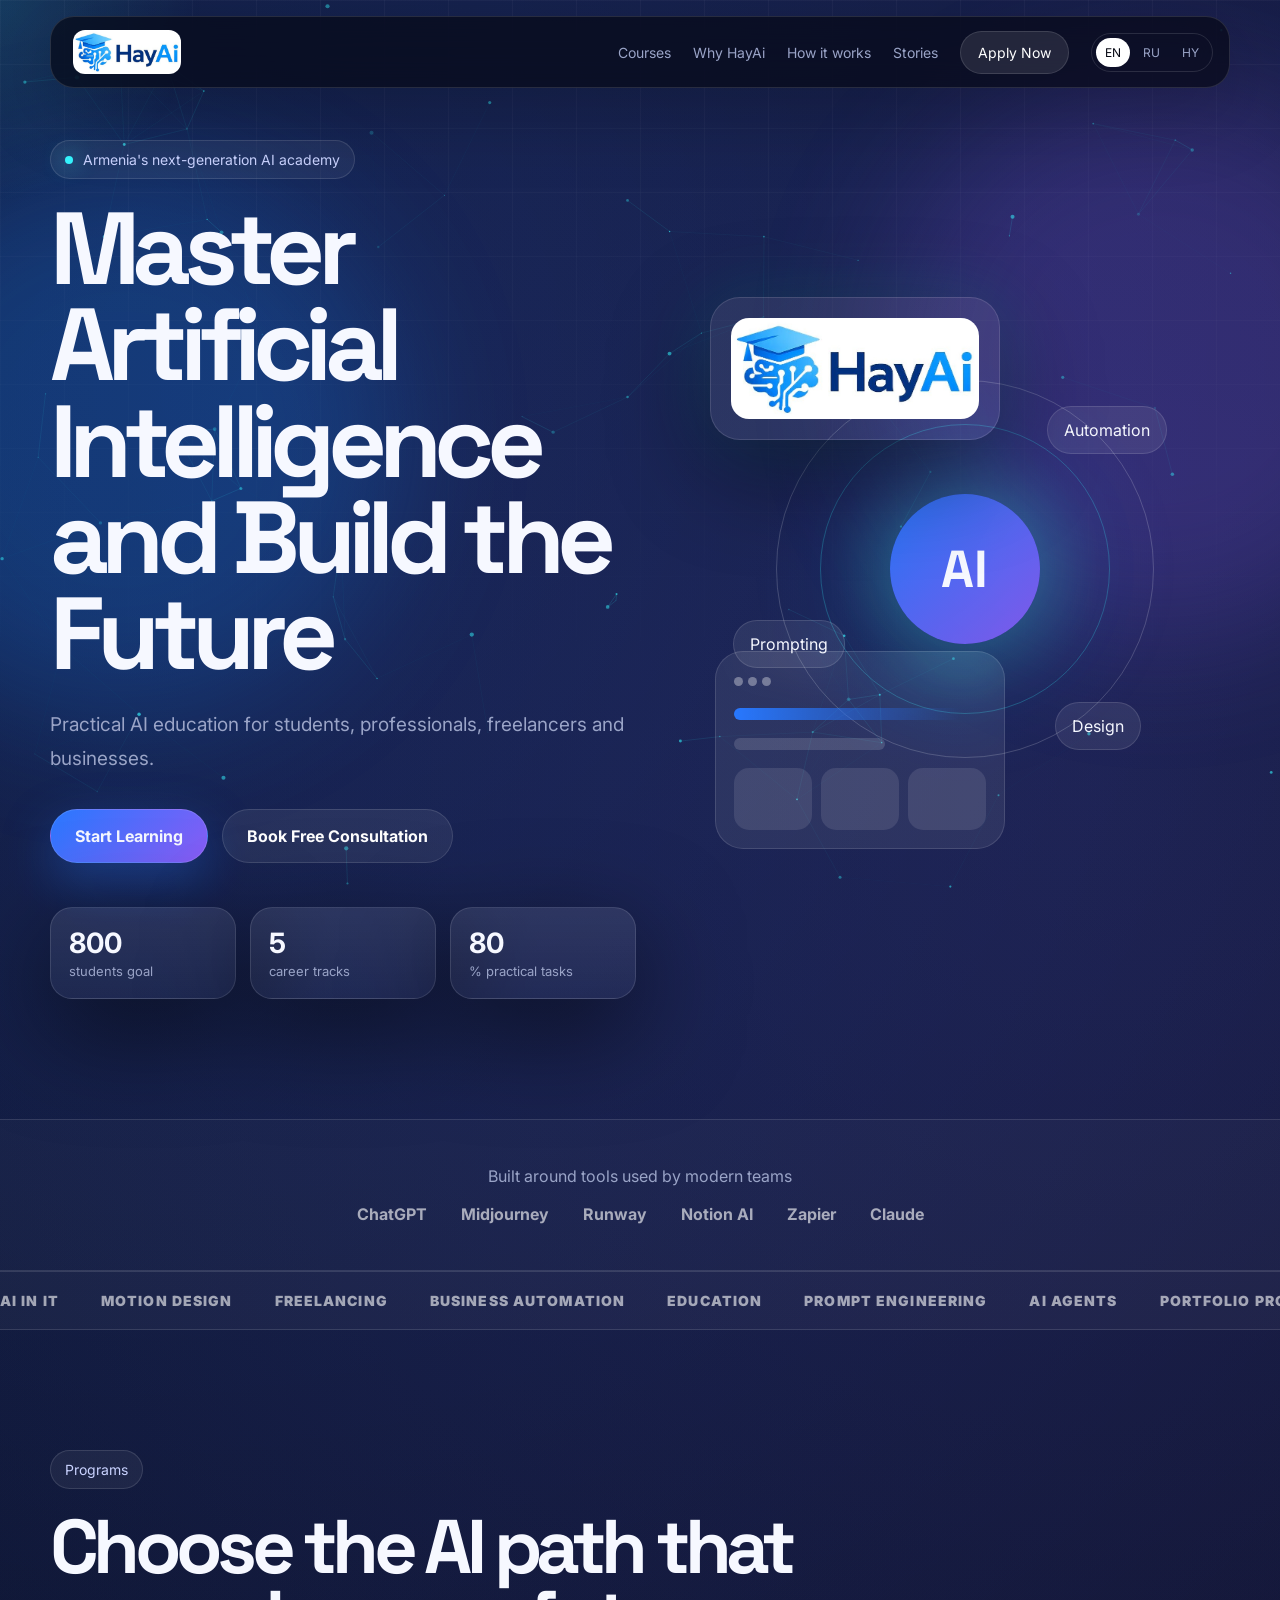
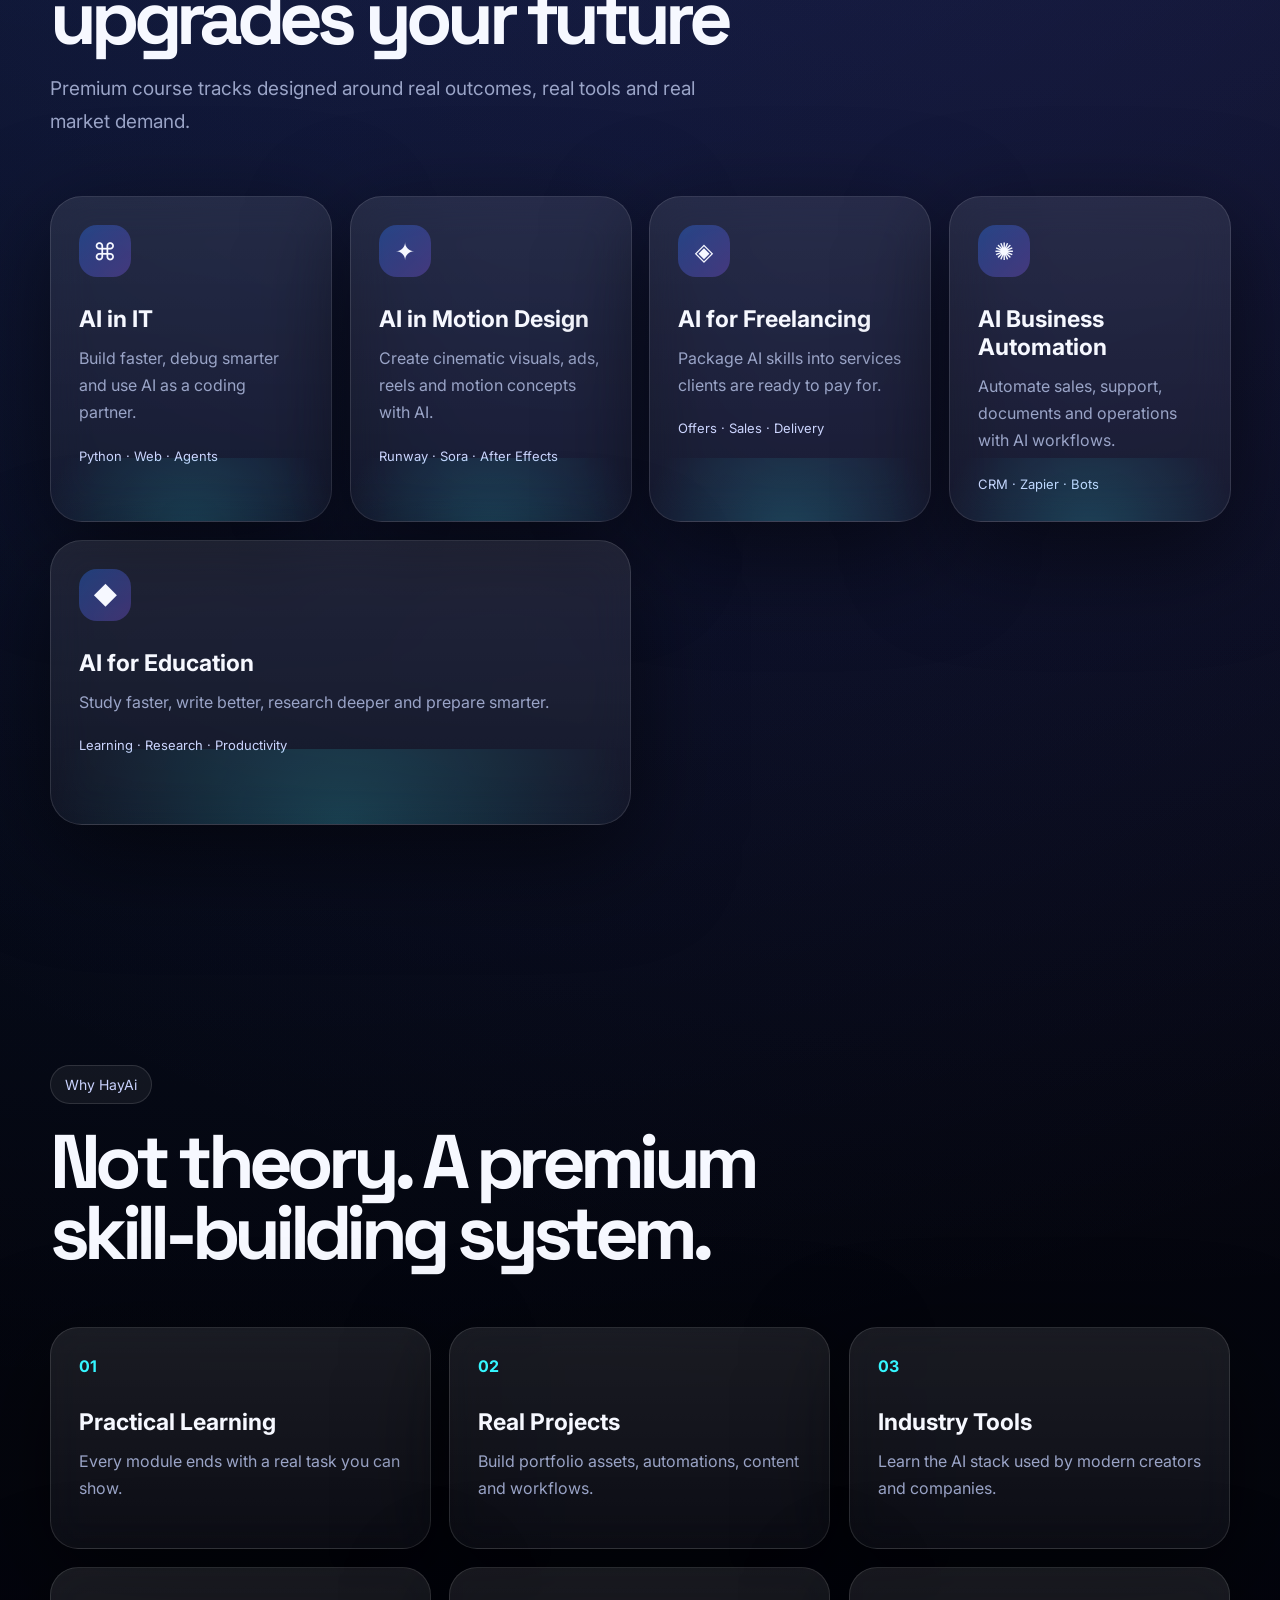
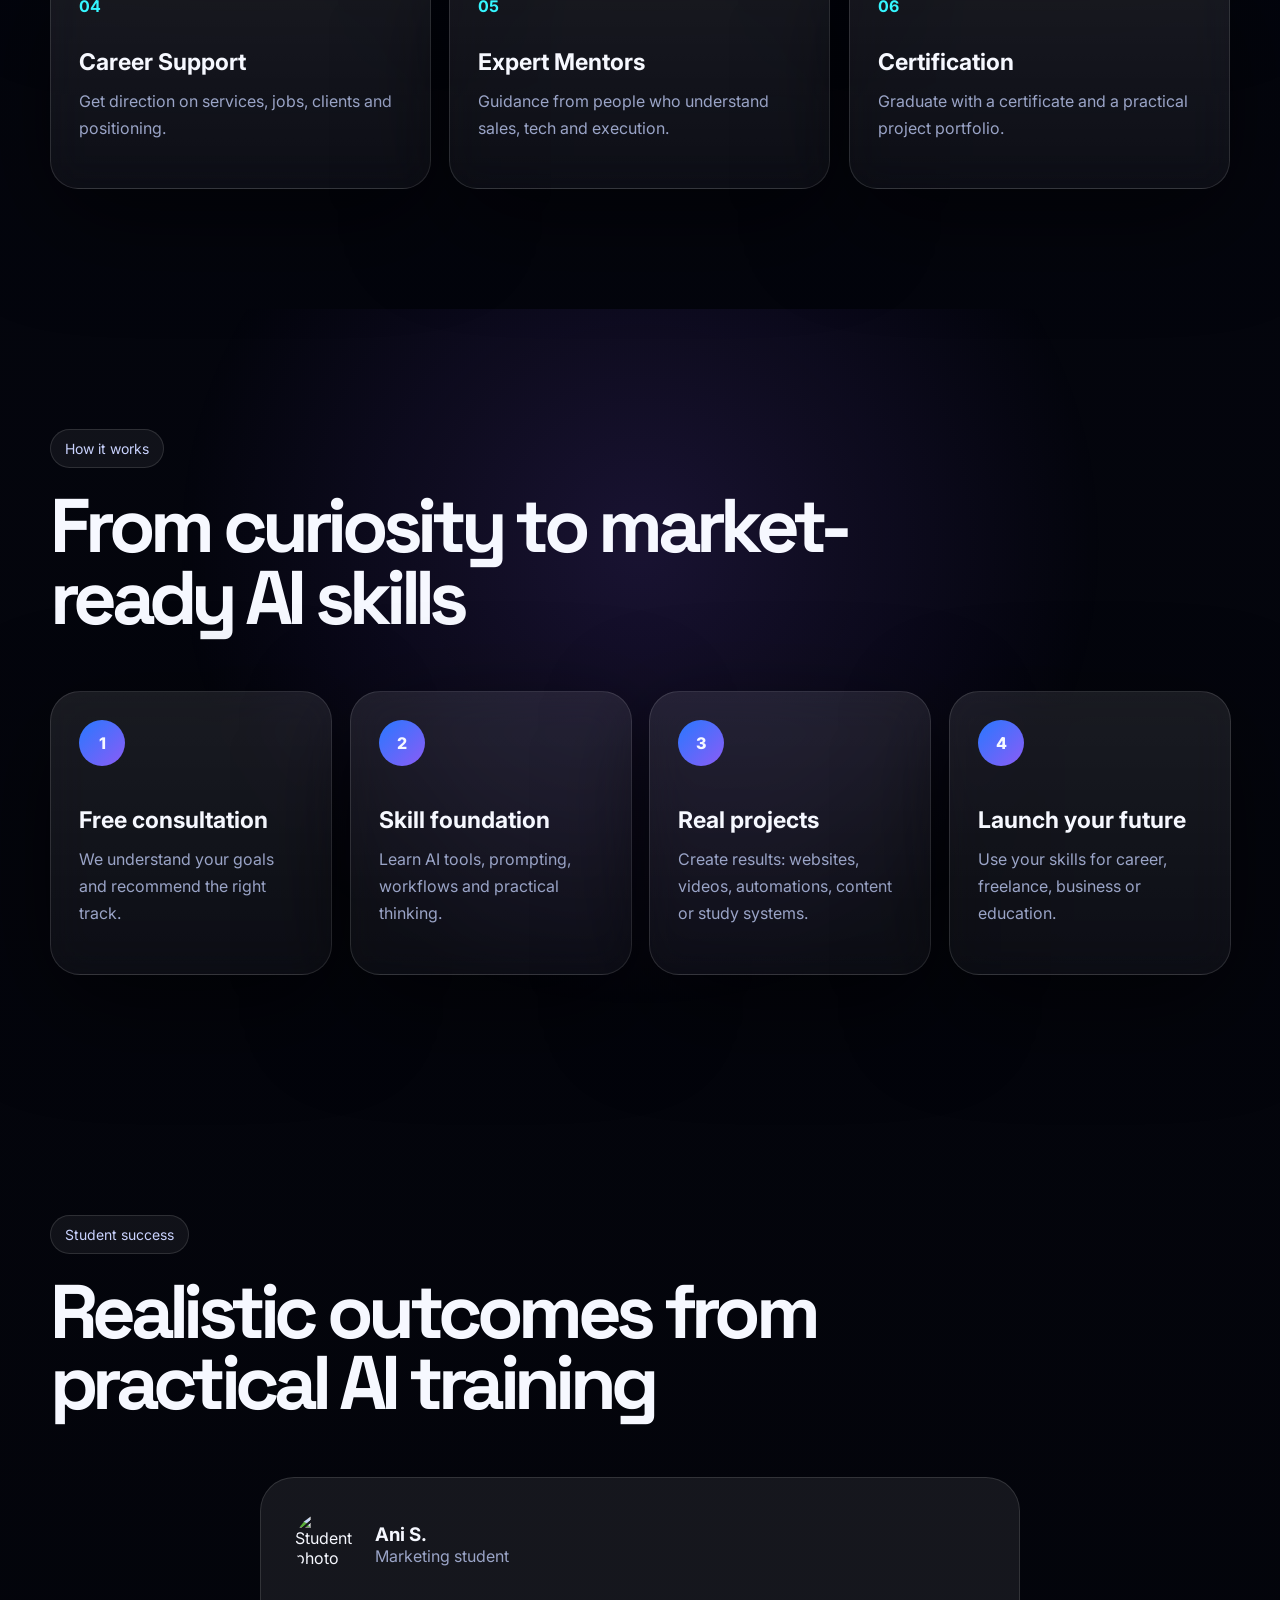
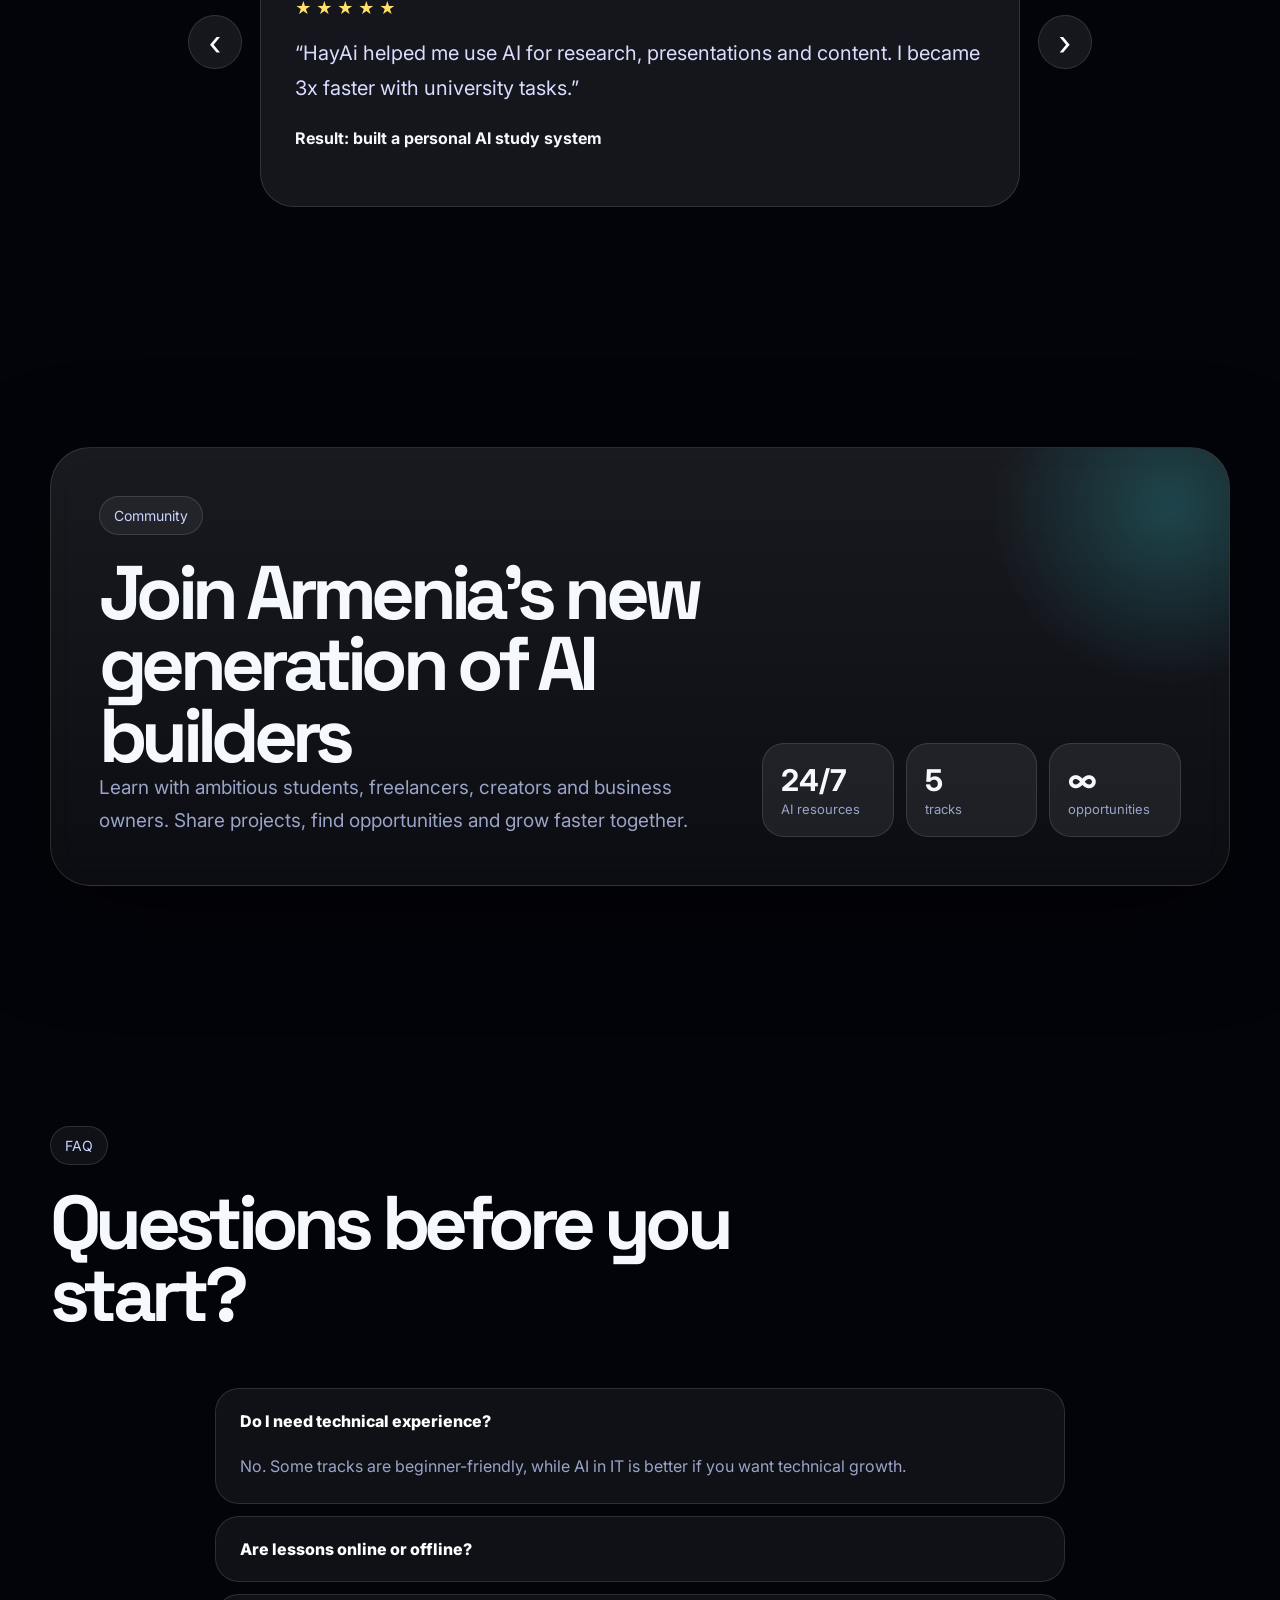
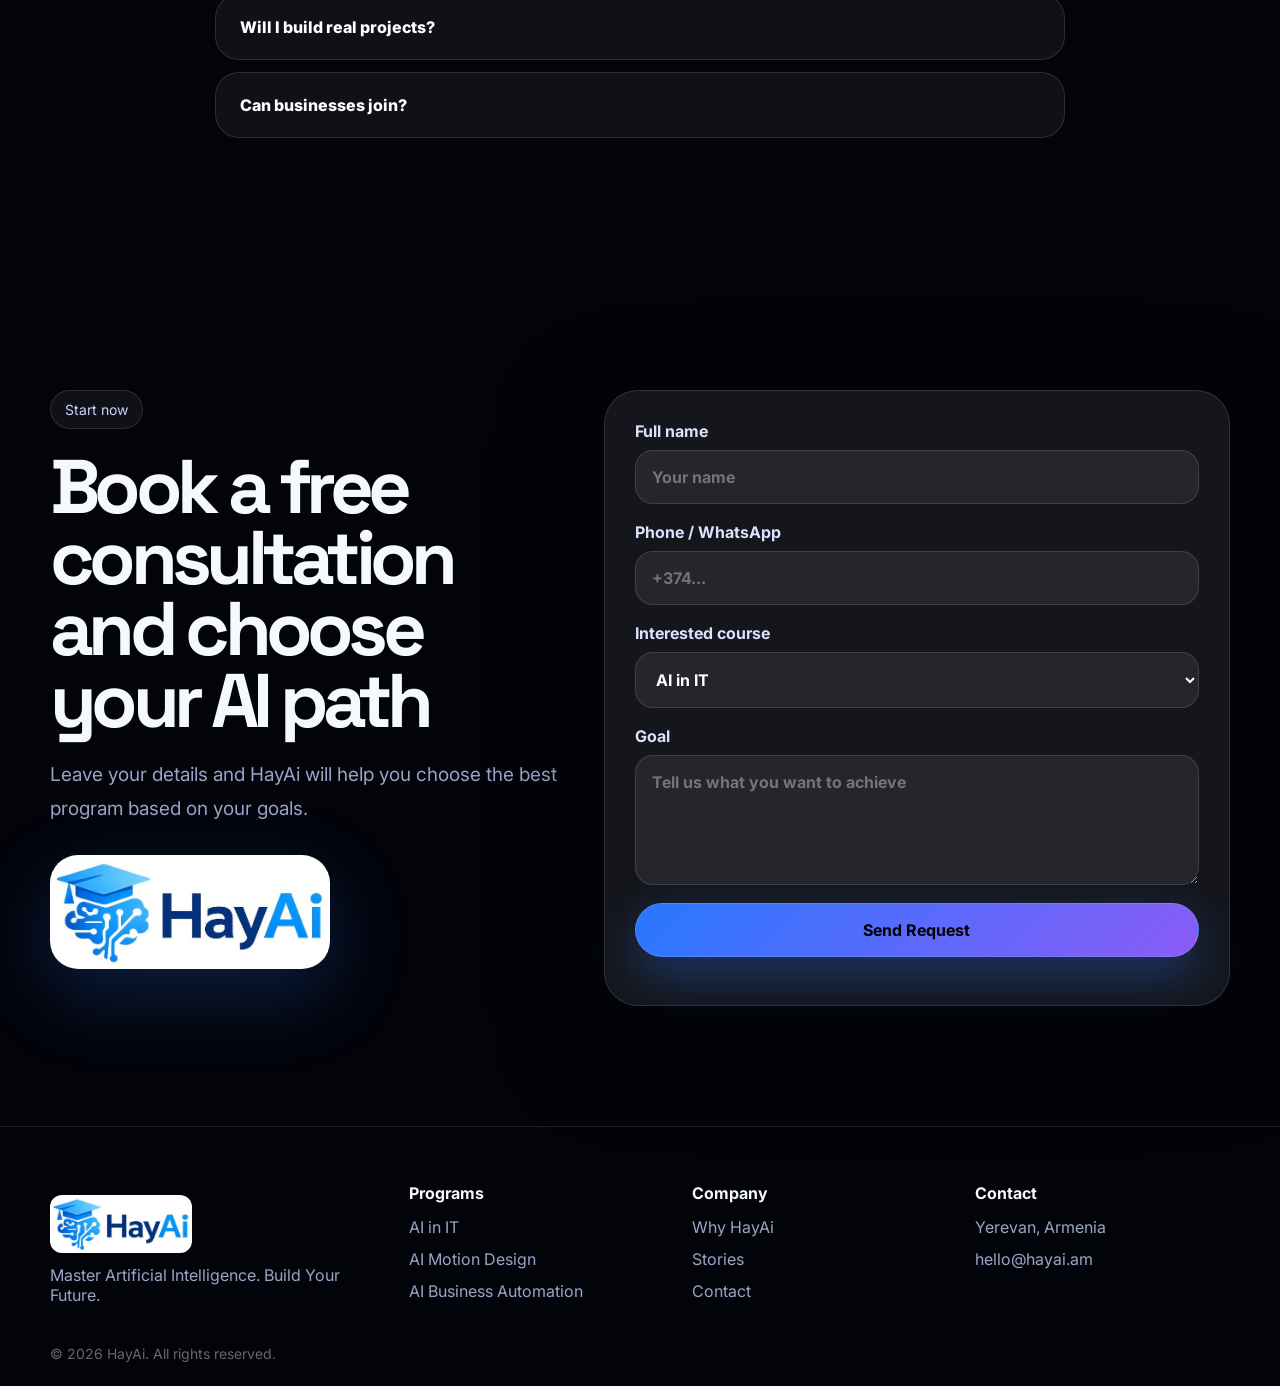
==== index.html @ 9a8b69d5 "Initial commit Created from https://vercel.com/new" ====
<!DOCTYPE html>
<html lang="en">
<head>
  <meta charset="UTF-8" />
  <meta name="viewport" content="width=device-width, initial-scale=1.0" />
  <title>HayAi — Master Artificial Intelligence. Build Your Future.</title>
  <meta name="description" content="HayAi is a premium AI Academy in Armenia teaching practical AI skills for IT, motion design, freelancing, business automation, and education." />
  <meta name="keywords" content="AI Academy Armenia, AI courses, HayAi, artificial intelligence education, AI for business, AI freelancing" />
  <meta name="theme-color" content="#050712" />

  <meta property="og:title" content="HayAi — Master Artificial Intelligence" />
  <meta property="og:description" content="Practical AI education for students, professionals, freelancers and businesses." />
  <meta property="og:type" content="website" />

  <link rel="preconnect" href="https://fonts.googleapis.com">
  <link rel="preconnect" href="https://fonts.gstatic.com" crossorigin>
  <link href="https://fonts.googleapis.com/css2?family=Inter:wght@400;500;600;700;800;900&family=Space+Grotesk:wght@500;600;700&display=swap" rel="stylesheet">
  <link rel="stylesheet" href="style.css" />
</head>

<body>
  <div class="loader" id="loader">
    <img class="loader-logo" src="assets/hayai-logo.jpg" alt="HayAi logo">
    <div class="loader-mark">Initializing AI Academy</div>
    <div class="loader-line"><span></span></div>
  </div>

  <div class="cursor-glow" id="cursorGlow"></div>
  <canvas id="particles"></canvas>
  <div class="aurora aurora-one"></div>
  <div class="aurora aurora-two"></div>

  <header class="site-header">
    <nav class="nav">
      <a href="#hero" class="brand">
        <img class="brand-logo" src="assets/hayai-logo.jpg" alt="HayAi logo">
      </a>

      <button class="nav-toggle" id="navToggle" aria-label="Open navigation">
        <span></span><span></span>
      </button>

      <div class="nav-links" id="navLinks">
        <a href="#courses" data-i18n="navCourses">Courses</a>
        <a href="#why" data-i18n="navWhy">Why HayAi</a>
        <a href="#process" data-i18n="navProcess">How it works</a>
        <a href="#stories" data-i18n="navStories">Stories</a>
        <a href="#contact" class="nav-cta" data-i18n="navApply">Apply Now</a>
        <div class="language-switcher">
          <button data-lang="en" class="active">EN</button>
          <button data-lang="ru">RU</button>
          <button data-lang="hy">HY</button>
        </div>
      </div>
    </nav>
  </header>

  <main>
    <section class="hero section" id="hero">
      <div class="hero-bg"></div>
      <div class="container hero-grid">
        <div class="hero-copy reveal">
          <div class="eyebrow">
            <span class="pulse-dot"></span>
            <span data-i18n="heroEyebrow">Armenia's next-generation AI academy</span>
          </div>
          <h1 data-i18n="heroTitle">Master Artificial Intelligence and Build the Future</h1>
          <p data-i18n="heroText">Practical AI education for students, professionals, freelancers and businesses.</p>
          <div class="hero-actions">
            <a href="#courses" class="btn btn-primary" data-i18n="startLearning">Start Learning</a>
            <a href="#contact" class="btn btn-secondary" data-i18n="bookConsultation">Book Free Consultation</a>
          </div>

          <div class="trust-row">
            <div><strong class="counter" data-target="1200">0</strong><span data-i18n="statStudents">students goal</span></div>
            <div><strong class="counter" data-target="5">0</strong><span data-i18n="statTracks">career tracks</span></div>
            <div><strong class="counter" data-target="94">0</strong><span data-i18n="statPractical">% practical tasks</span></div>
          </div>
        </div>

        <div class="hero-visual reveal" id="heroVisual">
          <div class="logo-hologram parallax" data-depth="0.16"><img src="assets/hayai-logo.jpg" alt="HayAi logo"></div>
          <div class="ai-orb">
            <div class="orb-ring ring-one"></div>
            <div class="orb-ring ring-two"></div>
            <div class="orb-core">AI</div>
            <div class="floating-chip chip-one">Automation</div>
            <div class="floating-chip chip-two">Prompting</div>
            <div class="floating-chip chip-three">Design</div>
          </div>
          <div class="dashboard-card glass">
            <div class="dash-top">
              <span></span><span></span><span></span>
            </div>
            <div class="dash-line wide"></div>
            <div class="dash-line"></div>
            <div class="dash-grid">
              <div></div><div></div><div></div>
            </div>
          </div>
        </div>
      </div>
    </section>

    <section class="logos section-sm">
      <div class="container">
        <p data-i18n="trustedBy">Built around tools used by modern teams</p>
        <div class="logo-strip">
          <span>ChatGPT</span><span>Midjourney</span><span>Runway</span><span>Notion AI</span><span>Zapier</span><span>Claude</span>
        </div>
      </div>
    </section>
    <section class="ticker-section">
      <div class="ticker-track">
        <span>AI in IT</span><span>Motion Design</span><span>Freelancing</span><span>Business Automation</span><span>Education</span><span>Prompt Engineering</span><span>AI Agents</span><span>Portfolio Projects</span>
        <span>AI in IT</span><span>Motion Design</span><span>Freelancing</span><span>Business Automation</span><span>Education</span><span>Prompt Engineering</span><span>AI Agents</span><span>Portfolio Projects</span>
      </div>
    </section>

    <section class="section" id="courses">
      <div class="container">
        <div class="section-heading reveal">
          <span class="section-kicker" data-i18n="coursesKicker">Programs</span>
          <h2 data-i18n="coursesTitle">Choose the AI path that upgrades your future</h2>
          <p data-i18n="coursesText">Premium course tracks designed around real outcomes, real tools and real market demand.</p>
        </div>

        <div class="course-grid">
          <article class="course-card reveal">
            <div class="icon">⌘</div>
            <h3>AI in IT</h3>
            <p data-i18n="courseIt">Build faster, debug smarter and use AI as a coding partner.</p>
            <span>Python · Web · Agents</span>
          </article>
          <article class="course-card reveal">
            <div class="icon">✦</div>
            <h3>AI in Motion Design</h3>
            <p data-i18n="courseMotion">Create cinematic visuals, ads, reels and motion concepts with AI.</p>
            <span>Runway · Sora · After Effects</span>
          </article>
          <article class="course-card reveal">
            <div class="icon">◈</div>
            <h3>AI for Freelancing</h3>
            <p data-i18n="courseFreelance">Package AI skills into services clients are ready to pay for.</p>
            <span>Offers · Sales · Delivery</span>
          </article>
          <article class="course-card reveal">
            <div class="icon">✺</div>
            <h3>AI Business Automation</h3>
            <p data-i18n="courseBusiness">Automate sales, support, documents and operations with AI workflows.</p>
            <span>CRM · Zapier · Bots</span>
          </article>
          <article class="course-card reveal course-wide">
            <div class="icon">◆</div>
            <h3>AI for Education</h3>
            <p data-i18n="courseEducation">Study faster, write better, research deeper and prepare smarter.</p>
            <span>Learning · Research · Productivity</span>
          </article>
        </div>
      </div>
    </section>

    <section class="section why" id="why">
      <div class="container">
        <div class="section-heading reveal">
          <span class="section-kicker" data-i18n="whyKicker">Why HayAi</span>
          <h2 data-i18n="whyTitle">Not theory. A premium skill-building system.</h2>
        </div>

        <div class="feature-grid">
          <div class="feature reveal"><b>01</b><h3 data-i18n="practical">Practical Learning</h3><p data-i18n="practicalText">Every module ends with a real task you can show.</p></div>
          <div class="feature reveal"><b>02</b><h3 data-i18n="projects">Real Projects</h3><p data-i18n="projectsText">Build portfolio assets, automations, content and workflows.</p></div>
          <div class="feature reveal"><b>03</b><h3 data-i18n="tools">Industry Tools</h3><p data-i18n="toolsText">Learn the AI stack used by modern creators and companies.</p></div>
          <div class="feature reveal"><b>04</b><h3 data-i18n="career">Career Support</h3><p data-i18n="careerText">Get direction on services, jobs, clients and positioning.</p></div>
          <div class="feature reveal"><b>05</b><h3 data-i18n="mentors">Expert Mentors</h3><p data-i18n="mentorsText">Guidance from people who understand sales, tech and execution.</p></div>
          <div class="feature reveal"><b>06</b><h3 data-i18n="cert">Certification</h3><p data-i18n="certText">Graduate with a certificate and a practical project portfolio.</p></div>
        </div>
      </div>
    </section>

    <section class="section process" id="process">
      <div class="container">
        <div class="section-heading reveal">
          <span class="section-kicker" data-i18n="processKicker">How it works</span>
          <h2 data-i18n="processTitle">From curiosity to market-ready AI skills</h2>
        </div>

        <div class="timeline">
          <div class="step reveal"><span>1</span><h3 data-i18n="step1">Free consultation</h3><p data-i18n="step1Text">We understand your goals and recommend the right track.</p></div>
          <div class="step reveal"><span>2</span><h3 data-i18n="step2">Skill foundation</h3><p data-i18n="step2Text">Learn AI tools, prompting, workflows and practical thinking.</p></div>
          <div class="step reveal"><span>3</span><h3 data-i18n="step3">Real projects</h3><p data-i18n="step3Text">Create results: websites, videos, automations, content or study systems.</p></div>
          <div class="step reveal"><span>4</span><h3 data-i18n="step4">Launch your future</h3><p data-i18n="step4Text">Use your skills for career, freelance, business or education.</p></div>
        </div>
      </div>
    </section>

    <section class="section stories" id="stories">
      <div class="container">
        <div class="section-heading reveal">
          <span class="section-kicker" data-i18n="storiesKicker">Student success</span>
          <h2 data-i18n="storiesTitle">Realistic outcomes from practical AI training</h2>
        </div>

        <div class="testimonial-slider reveal">
          <button class="slider-btn" id="prevTestimonial">‹</button>
          <div class="testimonial-card glass" id="testimonialCard">
            <div class="person">
              <img id="testimonialImg" src="https://images.unsplash.com/photo-1494790108377-be9c29b29330?auto=format&fit=crop&w=160&q=80" alt="Student photo">
              <div>
                <h3 id="testimonialName">Ani S.</h3>
                <span id="testimonialRole">Marketing student</span>
              </div>
            </div>
            <div class="stars">★★★★★</div>
            <p id="testimonialText">“HayAi helped me use AI for research, presentations and content. I became 3x faster with university tasks.”</p>
            <strong id="testimonialResult">Result: built a personal AI study system</strong>
          </div>
          <button class="slider-btn" id="nextTestimonial">›</button>
        </div>
      </div>
    </section>

    <section class="section community">
      <div class="container community-card reveal">
        <div>
          <span class="section-kicker" data-i18n="communityKicker">Community</span>
          <h2 data-i18n="communityTitle">Join Armenia's new generation of AI builders</h2>
          <p data-i18n="communityText">Learn with ambitious students, freelancers, creators and business owners. Share projects, find opportunities and grow faster together.</p>
        </div>
        <div class="community-stats">
          <div><strong>24/7</strong><span>AI resources</span></div>
          <div><strong>5</strong><span>tracks</span></div>
          <div><strong>∞</strong><span>opportunities</span></div>
        </div>
      </div>
    </section>

    <section class="section faq">
      <div class="container">
        <div class="section-heading reveal">
          <span class="section-kicker">FAQ</span>
          <h2 data-i18n="faqTitle">Questions before you start?</h2>
        </div>

        <div class="accordion reveal">
          <div class="faq-item active">
            <button data-i18n="faq1">Do I need technical experience?</button>
            <p data-i18n="faq1Text">No. Some tracks are beginner-friendly, while AI in IT is better if you want technical growth.</p>
          </div>
          <div class="faq-item">
            <button data-i18n="faq2">Are lessons online or offline?</button>
            <p data-i18n="faq2Text">HayAi can run online sessions, consultations and practical assignments depending on the group format.</p>
          </div>
          <div class="faq-item">
            <button data-i18n="faq3">Will I build real projects?</button>
            <p data-i18n="faq3Text">Yes. The main goal is to graduate with practical assets, not just theory.</p>
          </div>
          <div class="faq-item">
            <button data-i18n="faq4">Can businesses join?</button>
            <p data-i18n="faq4Text">Yes. AI Business Automation is designed for owners and teams that want workflows and productivity gains.</p>
          </div>
        </div>
      </div>
    </section>

    <section class="section contact" id="contact">
      <div class="container contact-grid">
        <div class="contact-copy reveal">
          <span class="section-kicker" data-i18n="contactKicker">Start now</span>
          <h2 data-i18n="contactTitle">Book a free consultation and choose your AI path</h2>
          <p data-i18n="contactText">Leave your details and HayAi will help you choose the best program based on your goals.</p>
          <img class="contact-logo" src="assets/hayai-logo.jpg" alt="HayAi logo">
        </div>

        <form class="lead-form glass reveal" id="leadForm">
          <label>
            <span data-i18n="nameLabel">Full name</span>
            <input type="text" name="name" placeholder="Your name" required />
          </label>
          <label>
            <span data-i18n="phoneLabel">Phone / WhatsApp</span>
            <input type="tel" name="phone" placeholder="+374..." required />
          </label>
          <label>
            <span data-i18n="courseLabel">Interested course</span>
            <select name="course">
              <option>AI in IT</option>
              <option>AI in Motion Design</option>
              <option>AI for Freelancing</option>
              <option>AI Business Automation</option>
              <option>AI for Education</option>
            </select>
          </label>
          <label>
            <span data-i18n="messageLabel">Goal</span>
            <textarea name="message" placeholder="Tell us what you want to achieve"></textarea>
          </label>
          <button type="submit" class="btn btn-primary" data-i18n="sendRequest">Send Request</button>
          <p class="form-note" id="formNote"></p>
        </form>
      </div>
    </section>
  </main>

  <footer class="footer">
    <div class="container footer-grid">
      <div>
        <a href="#hero" class="brand"><img class="brand-logo" src="assets/hayai-logo.jpg" alt="HayAi logo"></a>
        <p data-i18n="footerText">Master Artificial Intelligence. Build Your Future.</p>
      </div>
      <div>
        <h4>Programs</h4>
        <a href="#courses">AI in IT</a>
        <a href="#courses">AI Motion Design</a>
        <a href="#courses">AI Business Automation</a>
      </div>
      <div>
        <h4>Company</h4>
        <a href="#why">Why HayAi</a>
        <a href="#stories">Stories</a>
        <a href="#contact">Contact</a>
      </div>
      <div>
        <h4>Contact</h4>
        <p>Yerevan, Armenia</p>
        <p>hello@hayai.am</p>
      </div>
    </div>
    <div class="container copyright">© 2026 HayAi. All rights reserved.</div>
  </footer>

  <script src="script.js"></script>
</body>
</html>
---- style.css ----
:root {
  --bg: #050712;
  --bg-2: #080b1d;
  --text: #f6f8ff;
  --muted: #9aa4c7;
  --line: rgba(255,255,255,.12);
  --blue: #2878ff;
  --purple: #8b5cf6;
  --cyan: #35f6ff;
  --glass: rgba(255,255,255,.075);
  --shadow: 0 30px 100px rgba(0,0,0,.55);
}

* { box-sizing: border-box; margin: 0; padding: 0; }
html { scroll-behavior: smooth; }
body {
  font-family: Inter, system-ui, sans-serif;
  background:
    radial-gradient(circle at 20% 5%, rgba(40,120,255,.22), transparent 35%),
    radial-gradient(circle at 85% 10%, rgba(139,92,246,.18), transparent 30%),
    linear-gradient(180deg, var(--bg), #03040a 70%);
  color: var(--text);
  overflow-x: hidden;
}

body::before {
  content: "";
  position: fixed;
  inset: 0;
  background-image:
    linear-gradient(rgba(255,255,255,.035) 1px, transparent 1px),
    linear-gradient(90deg, rgba(255,255,255,.035) 1px, transparent 1px);
  background-size: 64px 64px;
  mask-image: linear-gradient(to bottom, black, transparent 85%);
  pointer-events: none;
  z-index: -2;
}

a { color: inherit; text-decoration: none; }
button, input, select, textarea { font: inherit; }
.container { width: min(1180px, calc(100% - 32px)); margin: 0 auto; }
.section { padding: 120px 0; position: relative; }
.section-sm { padding: 46px 0; }

.loader {
  position: fixed;
  inset: 0;
  z-index: 999;
  display: grid;
  place-items: center;
  background: #03040a;
  transition: opacity .6s ease, visibility .6s ease;
}
.loader.hidden { opacity: 0; visibility: hidden; }
.loader-mark {
  font-family: "Space Grotesk", sans-serif;
  font-size: clamp(34px, 7vw, 80px);
  font-weight: 700;
  letter-spacing: -0.07em;
}
.loader-line {
  position: absolute;
  bottom: 30%;
  width: 180px;
  height: 2px;
  background: rgba(255,255,255,.1);
  overflow: hidden;
}
.loader-line span {
  display: block;
  height: 100%;
  width: 45%;
  background: linear-gradient(90deg, var(--blue), var(--cyan));
  animation: load 1.2s infinite ease-in-out;
}
@keyframes load { 0% { transform: translateX(-100%); } 100% { transform: translateX(250%); } }

.cursor-glow {
  position: fixed;
  width: 440px;
  height: 440px;
  border-radius: 50%;
  background: radial-gradient(circle, rgba(53,246,255,.13), transparent 65%);
  pointer-events: none;
  transform: translate(-50%, -50%);
  z-index: -1;
}
#particles {
  position: fixed;
  inset: 0;
  z-index: -1;
  pointer-events: none;
}

.site-header {
  position: fixed;
  top: 16px;
  left: 0;
  right: 0;
  z-index: 100;
}
.nav {
  width: min(1180px, calc(100% - 32px));
  margin: 0 auto;
  height: 72px;
  padding: 0 16px 0 22px;
  display: flex;
  align-items: center;
  justify-content: space-between;
  border: 1px solid var(--line);
  border-radius: 24px;
  background: rgba(5,7,18,.68);
  backdrop-filter: blur(22px);
  box-shadow: 0 20px 80px rgba(0,0,0,.24);
}
.brand {
  display: inline-flex;
  align-items: center;
  gap: 11px;
  font-weight: 800;
  letter-spacing: -.04em;
}
.brand-icon {
  width: 34px;
  height: 34px;
  display: grid;
  place-items: center;
  border-radius: 12px;
  background: linear-gradient(135deg, var(--blue), var(--purple));
  box-shadow: 0 0 28px rgba(40,120,255,.45);
}
.nav-links { display: flex; align-items: center; gap: 22px; color: var(--muted); font-size: 14px; }
.nav-links a:hover { color: white; }
.nav-cta {
  padding: 12px 17px;
  border-radius: 999px;
  background: rgba(255,255,255,.1);
  color: white !important;
  border: 1px solid var(--line);
}
.language-switcher {
  display: flex;
  gap: 4px;
  padding: 4px;
  border: 1px solid var(--line);
  border-radius: 999px;
}
.language-switcher button {
  border: 0;
  color: var(--muted);
  background: transparent;
  padding: 7px 9px;
  border-radius: 999px;
  cursor: pointer;
  font-size: 12px;
}
.language-switcher button.active { background: white; color: #050712; }
.nav-toggle { display: none; background: transparent; border: 0; width: 38px; height: 38px; }
.nav-toggle span { display: block; height: 2px; background: white; margin: 7px 0; }

.hero { min-height: 100vh; display: flex; align-items: center; padding-top: 140px; }
.hero-grid { display: grid; grid-template-columns: 1.05fr .95fr; gap: 64px; align-items: center; }
.eyebrow, .section-kicker {
  display: inline-flex;
  align-items: center;
  gap: 10px;
  padding: 10px 14px;
  border: 1px solid var(--line);
  border-radius: 999px;
  background: rgba(255,255,255,.055);
  color: #cad3ff;
  font-size: 14px;
  margin-bottom: 22px;
}
.pulse-dot {
  width: 8px; height: 8px; border-radius: 50%;
  background: var(--cyan);
  box-shadow: 0 0 22px var(--cyan);
}
h1, h2 {
  font-family: "Space Grotesk", Inter, sans-serif;
  letter-spacing: -.075em;
  line-height: .94;
}
h1 { font-size: clamp(54px, 8vw, 105px); max-width: 880px; }
h2 { font-size: clamp(42px, 6vw, 76px); }
.hero-copy p, .section-heading p, .contact-copy p, .community-card p {
  color: var(--muted);
  font-size: 19px;
  line-height: 1.75;
}
.hero-copy > p { max-width: 620px; margin: 26px 0 34px; }

.btn {
  display: inline-flex;
  justify-content: center;
  align-items: center;
  min-height: 54px;
  padding: 0 24px;
  border-radius: 999px;
  font-weight: 700;
  border: 1px solid var(--line);
  transition: transform .25s ease, box-shadow .25s ease, background .25s ease;
}
.btn:hover { transform: translateY(-3px); }
.btn-primary {
  background: linear-gradient(135deg, var(--blue), var(--purple));
  box-shadow: 0 18px 50px rgba(40,120,255,.35);
}
.btn-secondary { background: rgba(255,255,255,.07); color: white; }
.hero-actions { display: flex; gap: 14px; flex-wrap: wrap; }

.trust-row {
  display: grid;
  grid-template-columns: repeat(3, 1fr);
  gap: 14px;
  margin-top: 44px;
  max-width: 650px;
}
.trust-row div, .feature, .course-card, .step, .community-card, .lead-form {
  border: 1px solid var(--line);
  background: linear-gradient(180deg, rgba(255,255,255,.09), rgba(255,255,255,.04));
  backdrop-filter: blur(20px);
  box-shadow: var(--shadow);
}
.trust-row div { padding: 18px; border-radius: 22px; }
.trust-row strong { font-size: 28px; display: block; }
.trust-row span { color: var(--muted); font-size: 13px; }

.hero-visual { min-height: 580px; position: relative; display: grid; place-items: center; }
.ai-orb {
  width: min(430px, 78vw);
  height: min(430px, 78vw);
  position: relative;
  border-radius: 50%;
  display: grid;
  place-items: center;
  background: radial-gradient(circle, rgba(53,246,255,.13), rgba(40,120,255,.04) 44%, transparent 70%);
}
.orb-core {
  width: 150px; height: 150px; border-radius: 50%;
  display: grid; place-items: center;
  font-family: "Space Grotesk";
  font-size: 52px; font-weight: 700;
  background: linear-gradient(135deg, rgba(40,120,255,.95), rgba(139,92,246,.9));
  box-shadow: 0 0 90px rgba(53,246,255,.35);
}
.orb-ring {
  position: absolute;
  inset: 26px;
  border-radius: 50%;
  border: 1px solid rgba(255,255,255,.18);
  animation: rotate 18s linear infinite;
}
.ring-two { inset: 70px; animation-duration: 11s; animation-direction: reverse; border-color: rgba(53,246,255,.24); }
@keyframes rotate { to { transform: rotate(360deg); } }
.floating-chip {
  position: absolute;
  padding: 13px 16px;
  border-radius: 999px;
  border: 1px solid var(--line);
  background: rgba(255,255,255,.08);
  backdrop-filter: blur(18px);
  animation: float 4s ease-in-out infinite;
}
.chip-one { top: 12%; right: 3%; }
.chip-two { left: -4%; bottom: 27%; animation-delay: .7s; }
.chip-three { right: 9%; bottom: 8%; animation-delay: 1.2s; }
@keyframes float { 50% { transform: translateY(-14px); } }

.glass { border: 1px solid var(--line); background: rgba(255,255,255,.075); backdrop-filter: blur(22px); }
.dashboard-card {
  position: absolute;
  bottom: 10px;
  left: 15px;
  width: 290px;
  border-radius: 28px;
  padding: 18px;
}
.dash-top span { display: inline-block; width: 9px; height: 9px; border-radius: 50%; background: rgba(255,255,255,.35); margin-right: 5px; }
.dash-line { height: 12px; width: 60%; background: rgba(255,255,255,.14); border-radius: 999px; margin: 18px 0; }
.dash-line.wide { width: 90%; background: linear-gradient(90deg, var(--blue), transparent); }
.dash-grid { display: grid; grid-template-columns: repeat(3, 1fr); gap: 9px; }
.dash-grid div { height: 62px; border-radius: 15px; background: rgba(255,255,255,.1); }

.logos { border-block: 1px solid var(--line); background: rgba(255,255,255,.025); }
.logos p { text-align: center; color: var(--muted); margin-bottom: 18px; }
.logo-strip { display: flex; justify-content: center; flex-wrap: wrap; gap: 14px 34px; color: rgba(255,255,255,.62); font-weight: 700; }

.section-heading { max-width: 820px; margin-bottom: 58px; }
.section-heading p { margin-top: 18px; max-width: 650px; }

.course-grid, .feature-grid {
  display: grid;
  grid-template-columns: repeat(4, 1fr);
  gap: 18px;
}
.course-card {
  min-height: 285px;
  border-radius: 32px;
  padding: 28px;
  position: relative;
  overflow: hidden;
  transition: transform .35s ease, border-color .35s ease;
}
.course-card::after {
  content: "";
  position: absolute;
  inset: auto -20% -30% -20%;
  height: 160px;
  background: radial-gradient(circle, rgba(53,246,255,.18), transparent 70%);
}
.course-card:hover { transform: translateY(-10px); border-color: rgba(53,246,255,.4); }
.course-card .icon {
  width: 52px; height: 52px; border-radius: 18px;
  display: grid; place-items: center;
  background: linear-gradient(135deg, rgba(40,120,255,.35), rgba(139,92,246,.32));
  margin-bottom: 28px;
  font-size: 24px;
}
.course-card h3, .feature h3, .step h3 { font-size: 23px; margin-bottom: 12px; }
.course-card p, .feature p, .step p { color: var(--muted); line-height: 1.7; margin-bottom: 18px; }
.course-card span { color: #cdd6ff; font-size: 13px; }
.course-wide { grid-column: span 2; }

.feature-grid { grid-template-columns: repeat(3, 1fr); }
.feature {
  border-radius: 28px;
  padding: 28px;
}
.feature b { color: var(--cyan); display: block; margin-bottom: 32px; }

.process { background: radial-gradient(circle at 50% 30%, rgba(139,92,246,.16), transparent 55%); }
.timeline {
  display: grid;
  grid-template-columns: repeat(4, 1fr);
  gap: 18px;
}
.step { border-radius: 30px; padding: 28px; }
.step span {
  display: grid; place-items: center;
  width: 46px; height: 46px;
  border-radius: 50%;
  background: linear-gradient(135deg, var(--blue), var(--purple));
  margin-bottom: 40px;
  font-weight: 800;
}

.testimonial-slider {
  display: grid;
  grid-template-columns: 54px minmax(0, 760px) 54px;
  justify-content: center;
  gap: 18px;
  align-items: center;
}
.testimonial-card { border-radius: 34px; padding: 34px; min-height: 330px; }
.person { display: flex; align-items: center; gap: 16px; margin-bottom: 22px; }
.person img { width: 64px; height: 64px; border-radius: 50%; object-fit: cover; }
.person span { color: var(--muted); }
.stars { color: #ffe06b; letter-spacing: 4px; margin-bottom: 18px; }
.testimonial-card p { color: #d9deff; font-size: 20px; line-height: 1.75; margin-bottom: 22px; }
.slider-btn {
  height: 54px;
  border-radius: 50%;
  border: 1px solid var(--line);
  background: rgba(255,255,255,.08);
  color: white;
  font-size: 36px;
  cursor: pointer;
}

.community-card {
  border-radius: 40px;
  padding: 48px;
  display: grid;
  grid-template-columns: 1.2fr .8fr;
  gap: 34px;
  overflow: hidden;
  position: relative;
}
.community-card::before {
  content: "";
  position: absolute;
  right: -120px;
  top: -120px;
  width: 360px;
  height: 360px;
  border-radius: 50%;
  background: radial-gradient(circle, rgba(53,246,255,.2), transparent 70%);
}
.community-stats { display: grid; grid-template-columns: repeat(3, 1fr); gap: 12px; align-self: end; }
.community-stats div { padding: 18px; border-radius: 22px; background: rgba(255,255,255,.07); border: 1px solid var(--line); }
.community-stats strong { font-size: 30px; display: block; }
.community-stats span { color: var(--muted); font-size: 13px; }

.accordion { max-width: 850px; margin: 0 auto; }
.faq-item {
  border: 1px solid var(--line);
  background: rgba(255,255,255,.055);
  border-radius: 24px;
  margin-bottom: 12px;
  overflow: hidden;
}
.faq-item button {
  width: 100%;
  text-align: left;
  padding: 22px 24px;
  background: transparent;
  border: 0;
  color: white;
  font-weight: 800;
  cursor: pointer;
}
.faq-item p {
  max-height: 0;
  overflow: hidden;
  color: var(--muted);
  padding: 0 24px;
  transition: max-height .35s ease, padding .35s ease;
  line-height: 1.7;
}
.faq-item.active p { max-height: 160px; padding: 0 24px 22px; }

.contact-grid {
  display: grid;
  grid-template-columns: .9fr 1.1fr;
  gap: 42px;
  align-items: start;
}
.contact-copy { position: sticky; top: 120px; }
.contact-copy p { margin-top: 22px; }
.lead-form {
  border-radius: 34px;
  padding: 30px;
  display: grid;
  gap: 18px;
}
.lead-form label { display: grid; gap: 9px; color: #dbe2ff; font-weight: 700; }
.lead-form input, .lead-form select, .lead-form textarea {
  width: 100%;
  border: 1px solid var(--line);
  border-radius: 18px;
  background: rgba(255,255,255,.07);
  color: white;
  padding: 16px;
  outline: none;
}
.lead-form textarea { min-height: 130px; resize: vertical; }
.lead-form input:focus, .lead-form select:focus, .lead-form textarea:focus {
  border-color: rgba(53,246,255,.65);
  box-shadow: 0 0 0 4px rgba(53,246,255,.08);
}
.form-note { color: var(--cyan); font-size: 14px; }

.footer {
  border-top: 1px solid var(--line);
  padding: 56px 0 24px;
  background: #03040a;
}
.footer-grid {
  display: grid;
  grid-template-columns: 1.3fr repeat(3, 1fr);
  gap: 28px;
}
.footer p, .footer a { color: var(--muted); display: block; margin-top: 12px; }
.footer h4 { margin-bottom: 14px; }
.copyright { margin-top: 40px; color: rgba(255,255,255,.4); font-size: 14px; }

.reveal {
  opacity: 0;
  transform: translateY(28px);
  transition: opacity .8s ease, transform .8s ease;
}
.reveal.visible { opacity: 1; transform: translateY(0); }

@media (max-width: 980px) {
  .nav-toggle { display: block; }
  .nav-links {
    position: absolute;
    top: 84px;
    left: 16px;
    right: 16px;
    display: none;
    flex-direction: column;
    align-items: stretch;
    padding: 20px;
    border: 1px solid var(--line);
    border-radius: 24px;
    background: rgba(5,7,18,.96);
  }
  .nav-links.open { display: flex; }
  .hero-grid, .contact-grid, .community-card { grid-template-columns: 1fr; }
  .hero-visual { min-height: 430px; }
  .course-grid, .feature-grid, .timeline { grid-template-columns: 1fr 1fr; }
  .footer-grid { grid-template-columns: 1fr 1fr; }
  .contact-copy { position: static; }
}

@media (max-width: 640px) {
  .section { padding: 82px 0; }
  .hero { padding-top: 130px; }
  h1 { font-size: 52px; }
  h2 { font-size: 40px; }
  .hero-copy p, .section-heading p { font-size: 16px; }
  .trust-row, .course-grid, .feature-grid, .timeline, .community-stats, .testimonial-slider, .footer-grid { grid-template-columns: 1fr; }
  .course-wide { grid-column: span 1; }
  .testimonial-slider { gap: 12px; }
  .slider-btn { width: 100%; border-radius: 18px; }
  .dashboard-card { display: none; }
  .community-card { padding: 28px; }
}


/* HayAi dynamic upgrade */
.aurora{position:fixed;width:560px;height:560px;border-radius:50%;filter:blur(70px);opacity:.22;z-index:-3;pointer-events:none;animation:auroraMove 13s ease-in-out infinite alternate}.aurora-one{background:#168bff;left:-160px;top:160px}.aurora-two{background:#8b5cf6;right:-160px;top:80px;animation-delay:2s}@keyframes auroraMove{to{transform:translate(120px,110px) scale(1.25) rotate(35deg)}}
.loader-logo{width:230px;max-width:72vw;border-radius:26px;filter:drop-shadow(0 0 55px rgba(40,120,255,.55));animation:logoPulse 1.6s infinite alternate}.loader-mark{font-size:13px!important;letter-spacing:.16em;text-transform:uppercase;color:var(--muted);position:absolute;bottom:35%}@keyframes logoPulse{to{transform:scale(1.045);filter:drop-shadow(0 0 80px rgba(53,246,255,.7))}}
.brand-logo{height:44px;width:auto;border-radius:12px;display:block}.footer .brand-logo{height:58px}.brand-icon{display:none!important}
.logo-hologram{position:absolute;left:2%;top:3%;width:290px;border:1px solid var(--line);border-radius:30px;background:rgba(255,255,255,.08);backdrop-filter:blur(22px);padding:20px;box-shadow:0 30px 100px rgba(0,0,0,.48),0 0 70px rgba(53,246,255,.14);animation:holoFloat 5s ease-in-out infinite;z-index:4}.logo-hologram img{width:100%;display:block;border-radius:18px}@keyframes holoFloat{50%{transform:translateY(-18px) rotate(-1.5deg)}}
.ticker-section{overflow:hidden;border-block:1px solid var(--line);background:rgba(255,255,255,.035);padding:20px 0}.ticker-track{display:flex;gap:42px;width:max-content;white-space:nowrap;animation:tickerMove 28s linear infinite}.ticker-track span{font-size:14px;font-weight:900;text-transform:uppercase;letter-spacing:.08em;color:rgba(255,255,255,.6)}@keyframes tickerMove{to{transform:translateX(-50%)}}
.course-card,.feature,.step,.testimonial-card,.lead-form,.btn{will-change:transform}.course-card{transform-style:preserve-3d}.course-card::before{content:"";position:absolute;inset:0;background:radial-gradient(circle at var(--mx,50%) var(--my,50%),rgba(53,246,255,.22),transparent 34%);opacity:0;transition:.25s;pointer-events:none}.course-card:hover::before{opacity:1}.course-card:hover{box-shadow:0 35px 120px rgba(40,120,255,.18),var(--shadow)}
.hero-visual{perspective:1000px}.ai-orb{animation:orbFloat 5s ease-in-out infinite}.dashboard-card{animation:cardFloat 4.2s ease-in-out infinite}@keyframes orbFloat{50%{transform:translateY(-14px) scale(1.02)}}@keyframes cardFloat{50%{transform:translateY(-16px) rotate(1deg)}}
.contact-logo{width:280px;max-width:100%;margin-top:30px;border-radius:28px;box-shadow:0 25px 80px rgba(40,120,255,.24)}
.reveal{filter:blur(8px);transform:translateY(34px) scale(.98)}.reveal.visible{filter:blur(0);transform:translateY(0) scale(1)}
@media(max-width:640px){.brand-logo{height:36px}.logo-hologram{width:230px;left:0;top:0}.loader-logo{width:190px}}
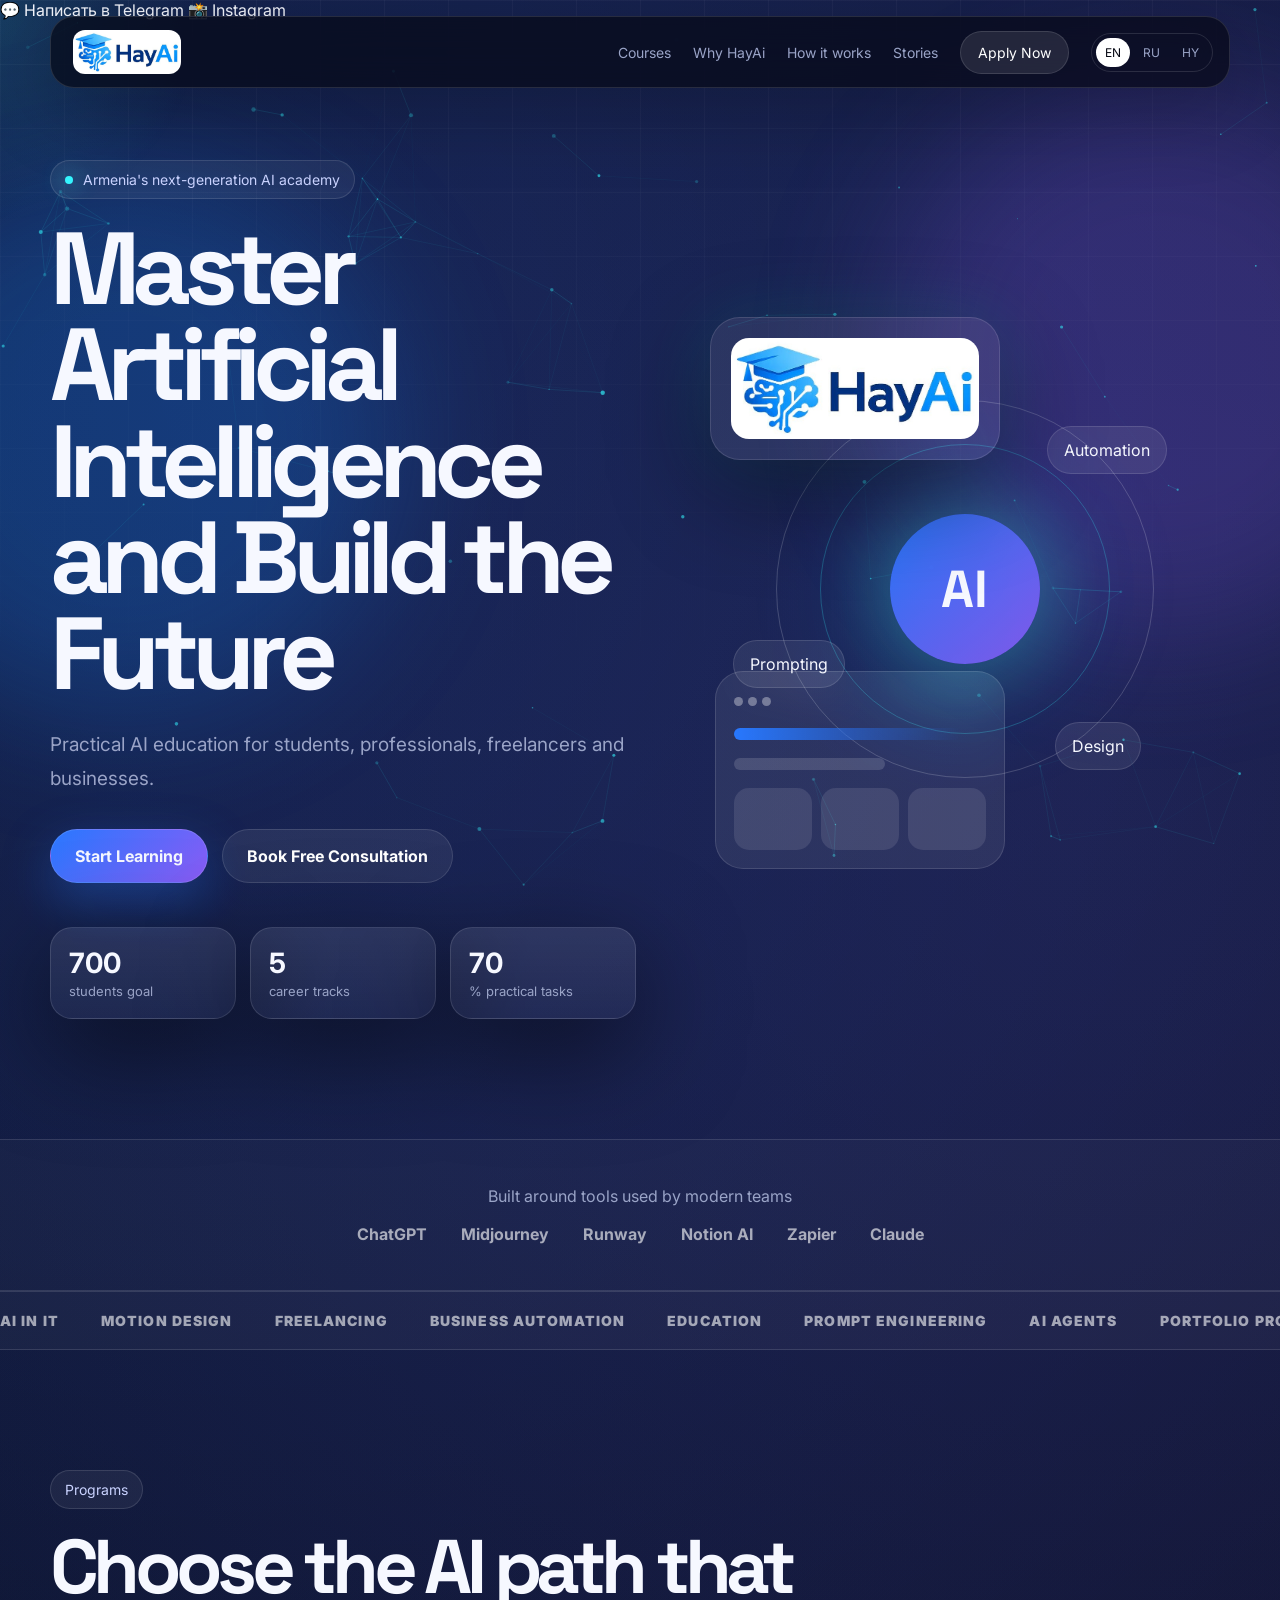
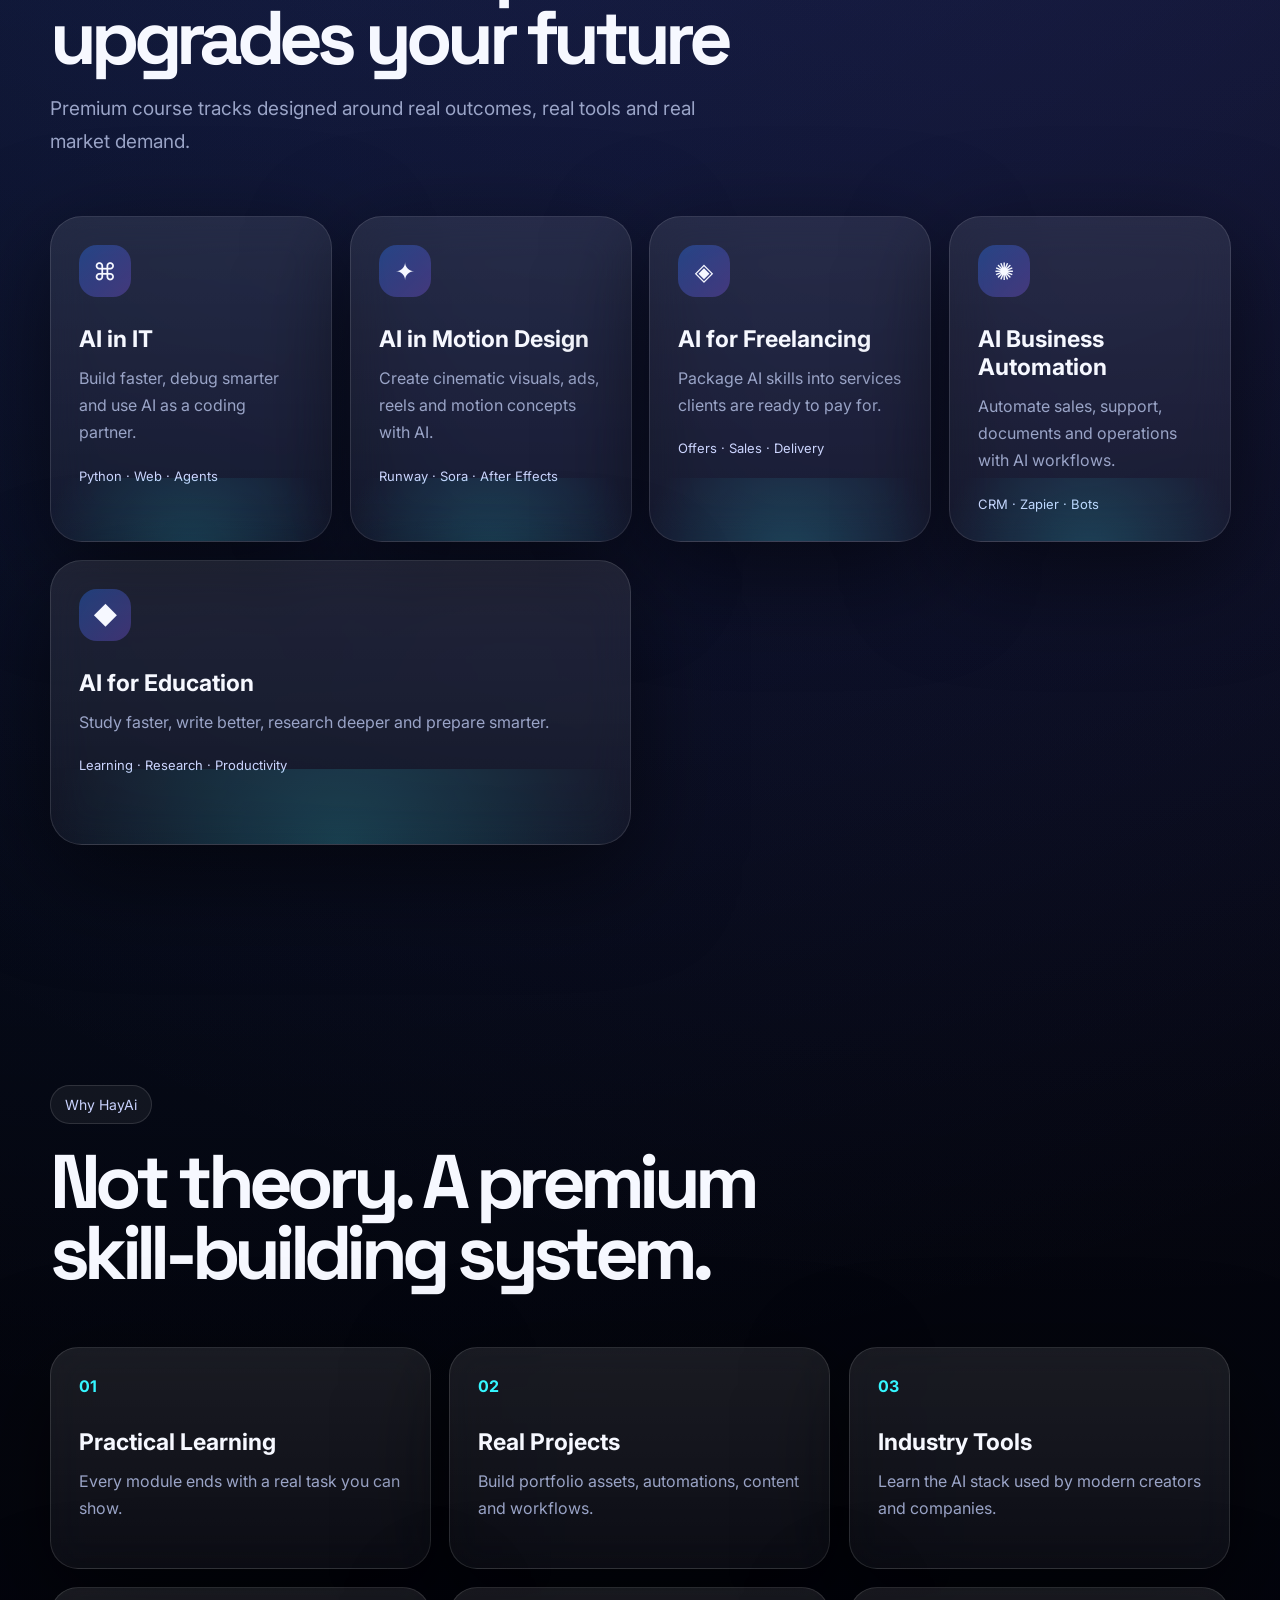
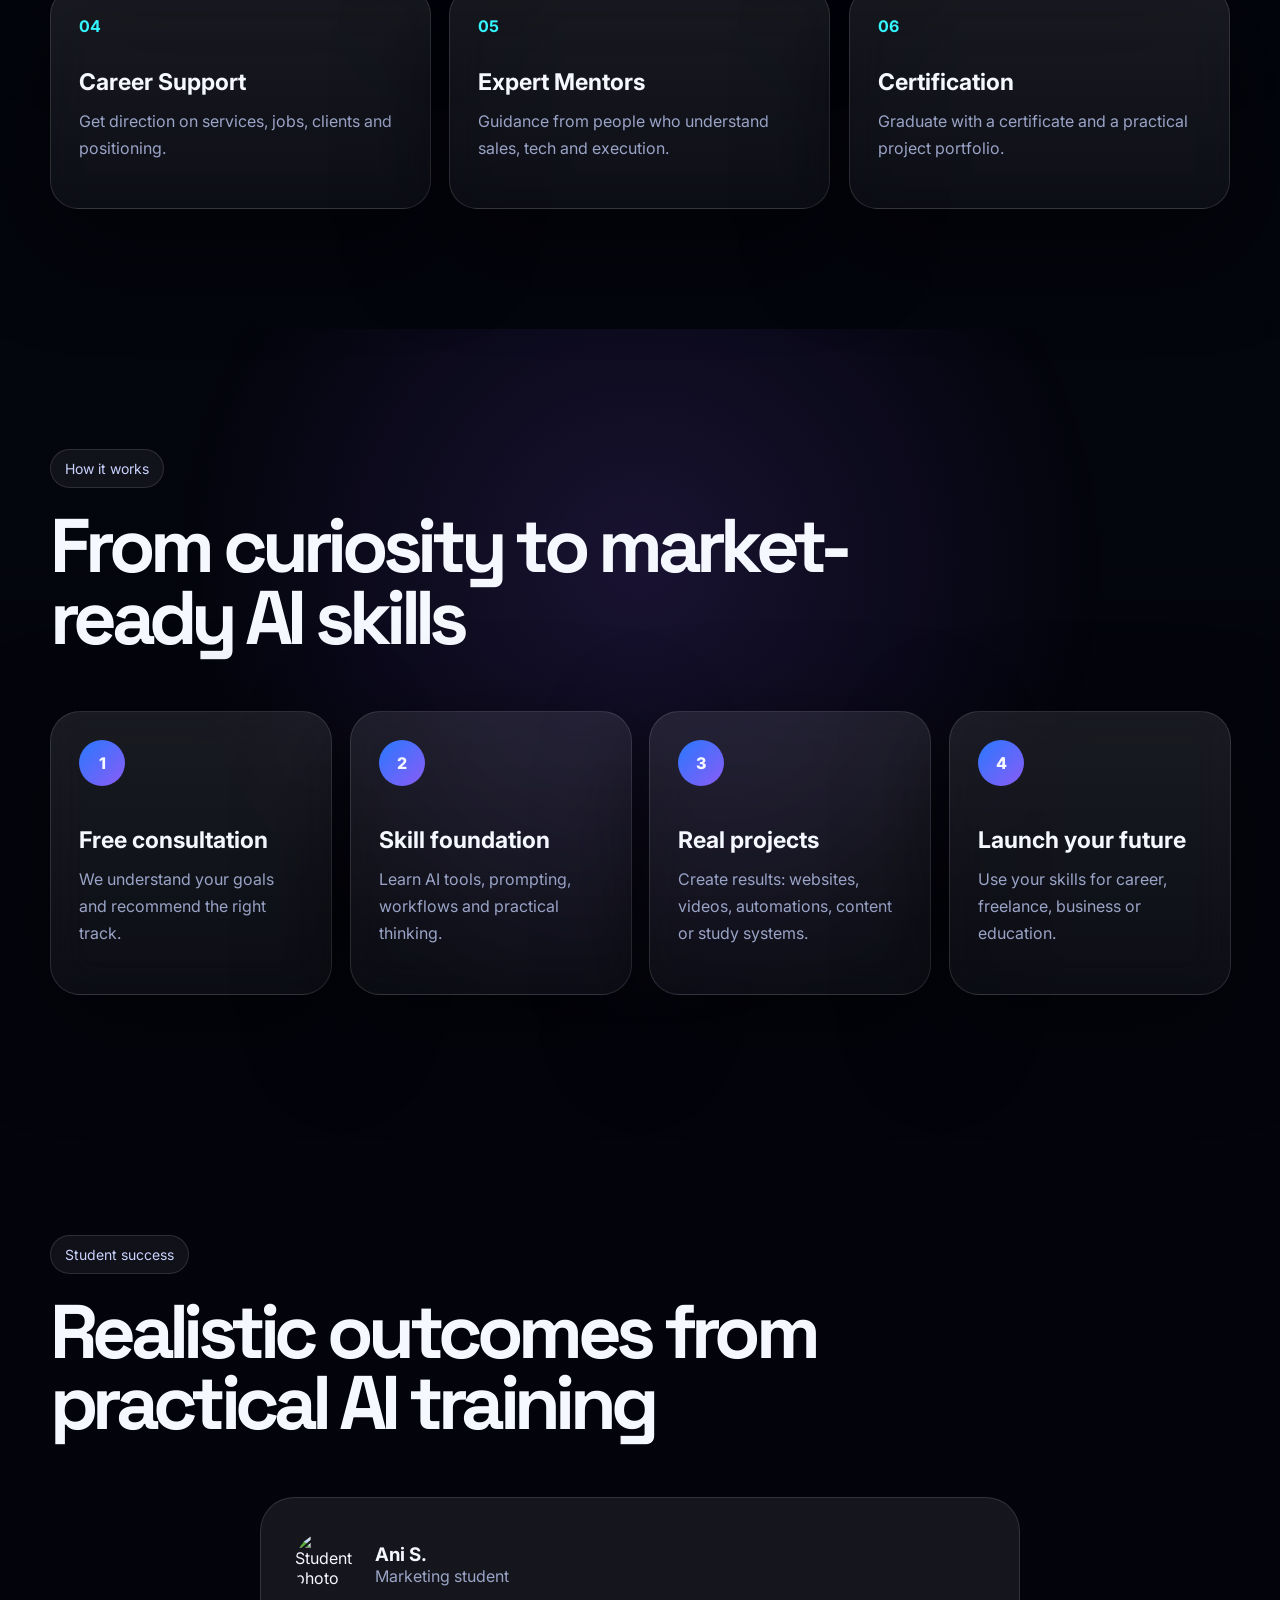
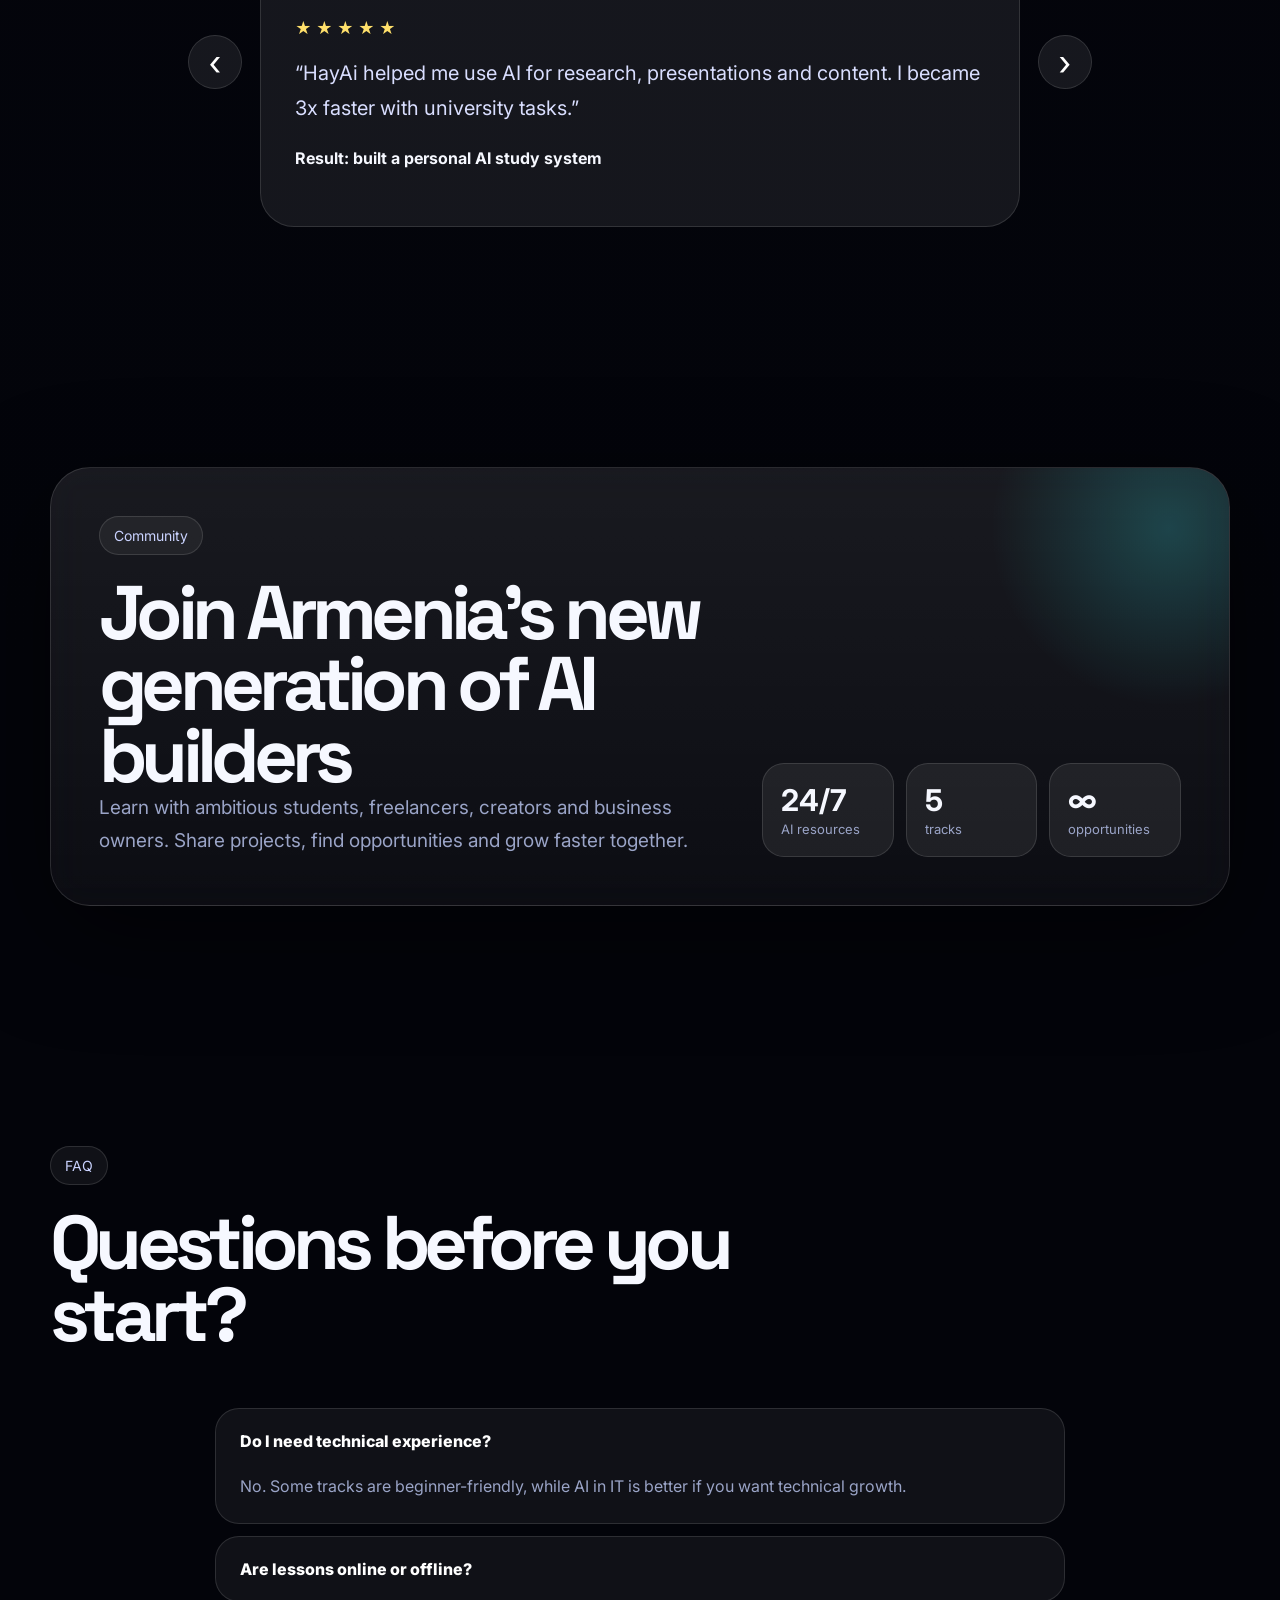
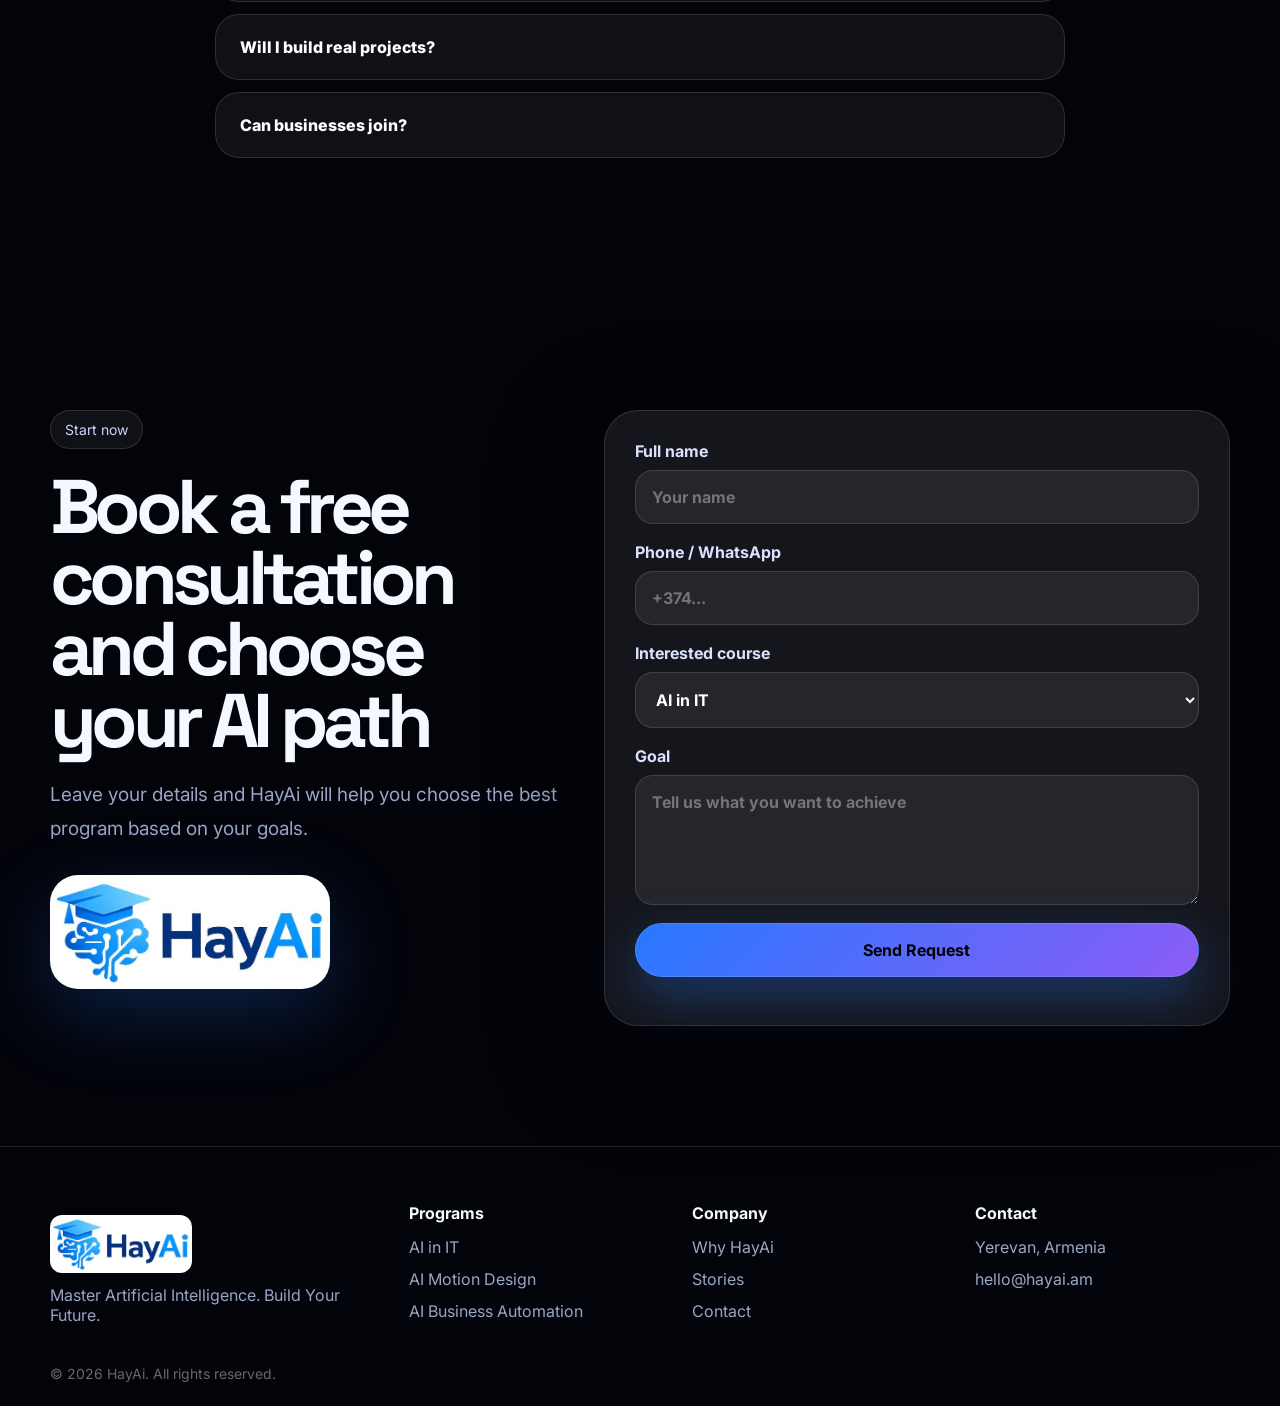
==== commit d8f676c2: "Add files via upload" ====
--- a/index.html
+++ b/index.html
@@ -17,7 +17,12 @@
   <link href="https://fonts.googleapis.com/css2?family=Inter:wght@400;500;600;700;800;900&family=Space+Grotesk:wght@500;600;700&display=swap" rel="stylesheet">
   <link rel="stylesheet" href="style.css" />
 </head>
-
+<a href="https://t.me/HayAi_Academy" class="telegram-contact" target="_blank">
+  💬 Написать в Telegram
+</a>
+<a href="https://www.instagram.com/hayai.group" class="instagram-contact" target="_blank">
+  📸 Instagram
+</a>
 <body>
   <div class="loader" id="loader">
     <img class="loader-logo" src="assets/hayai-logo.jpg" alt="HayAi logo">
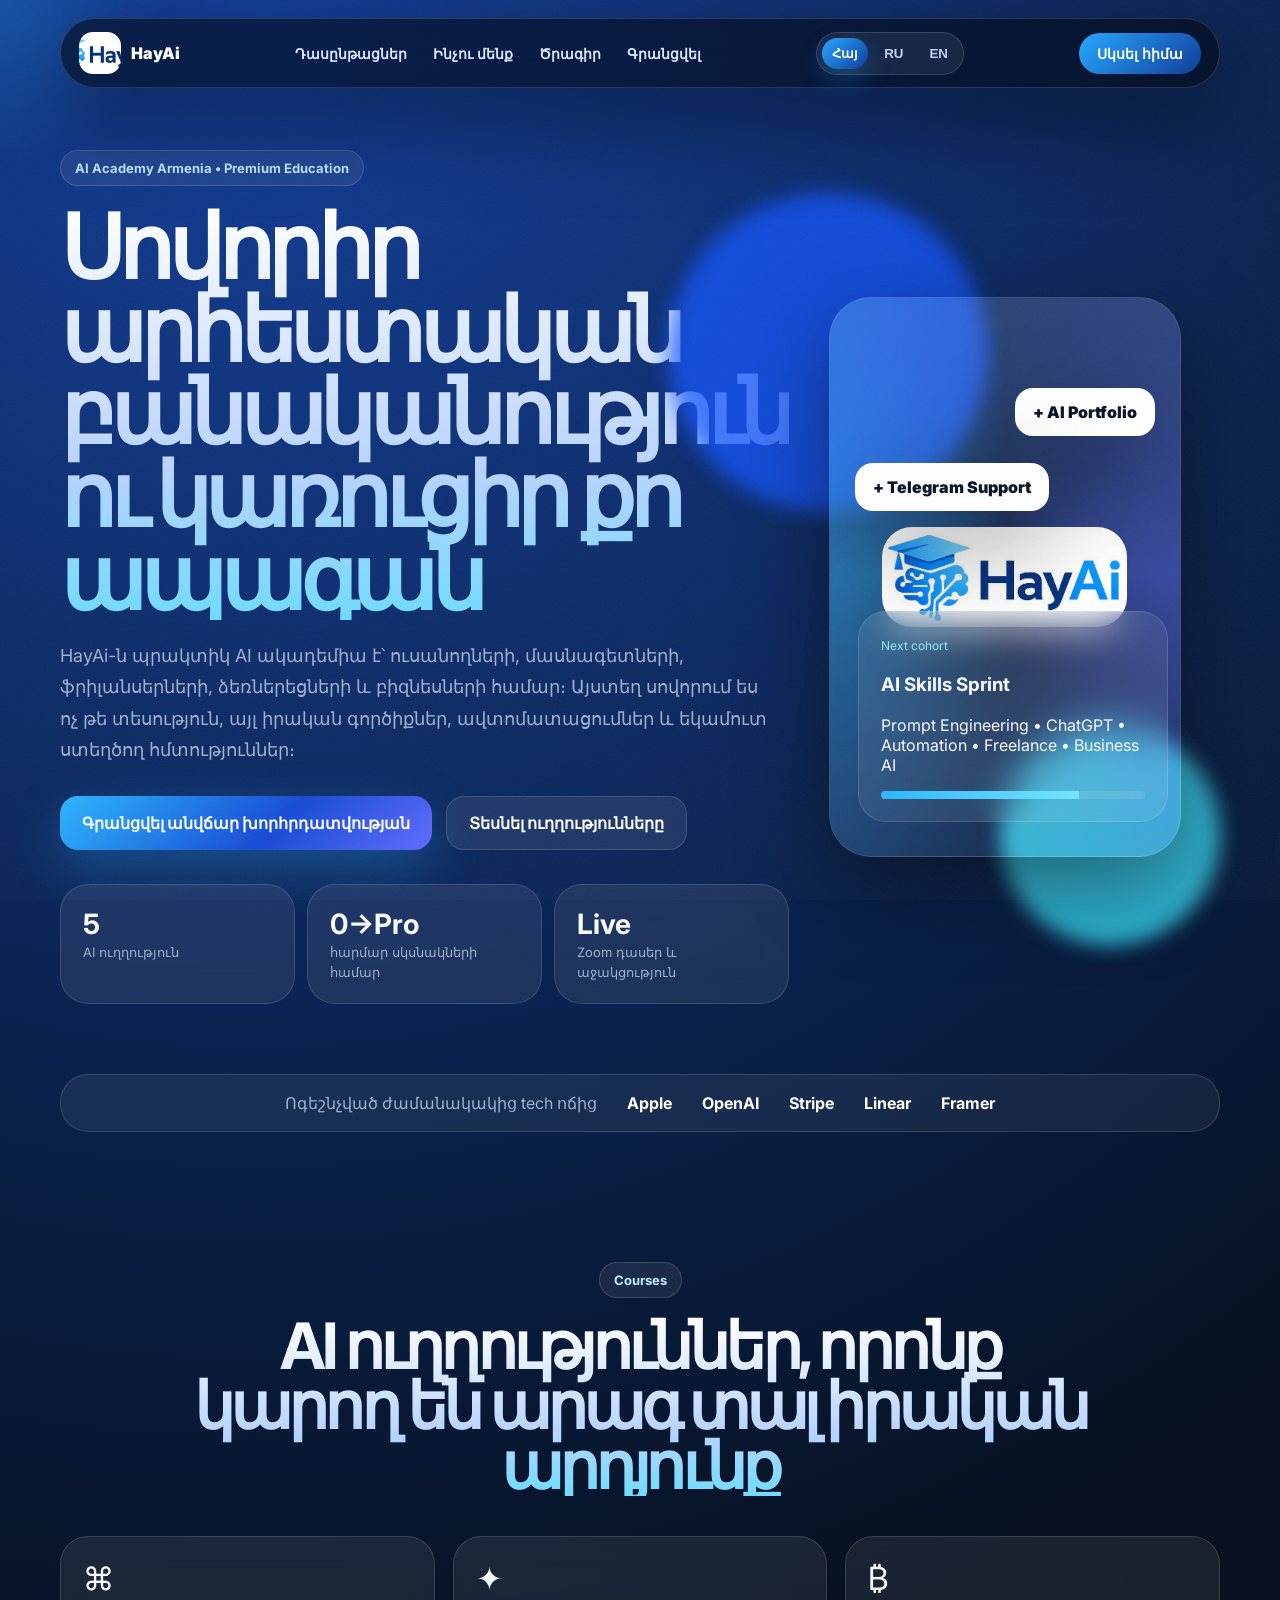
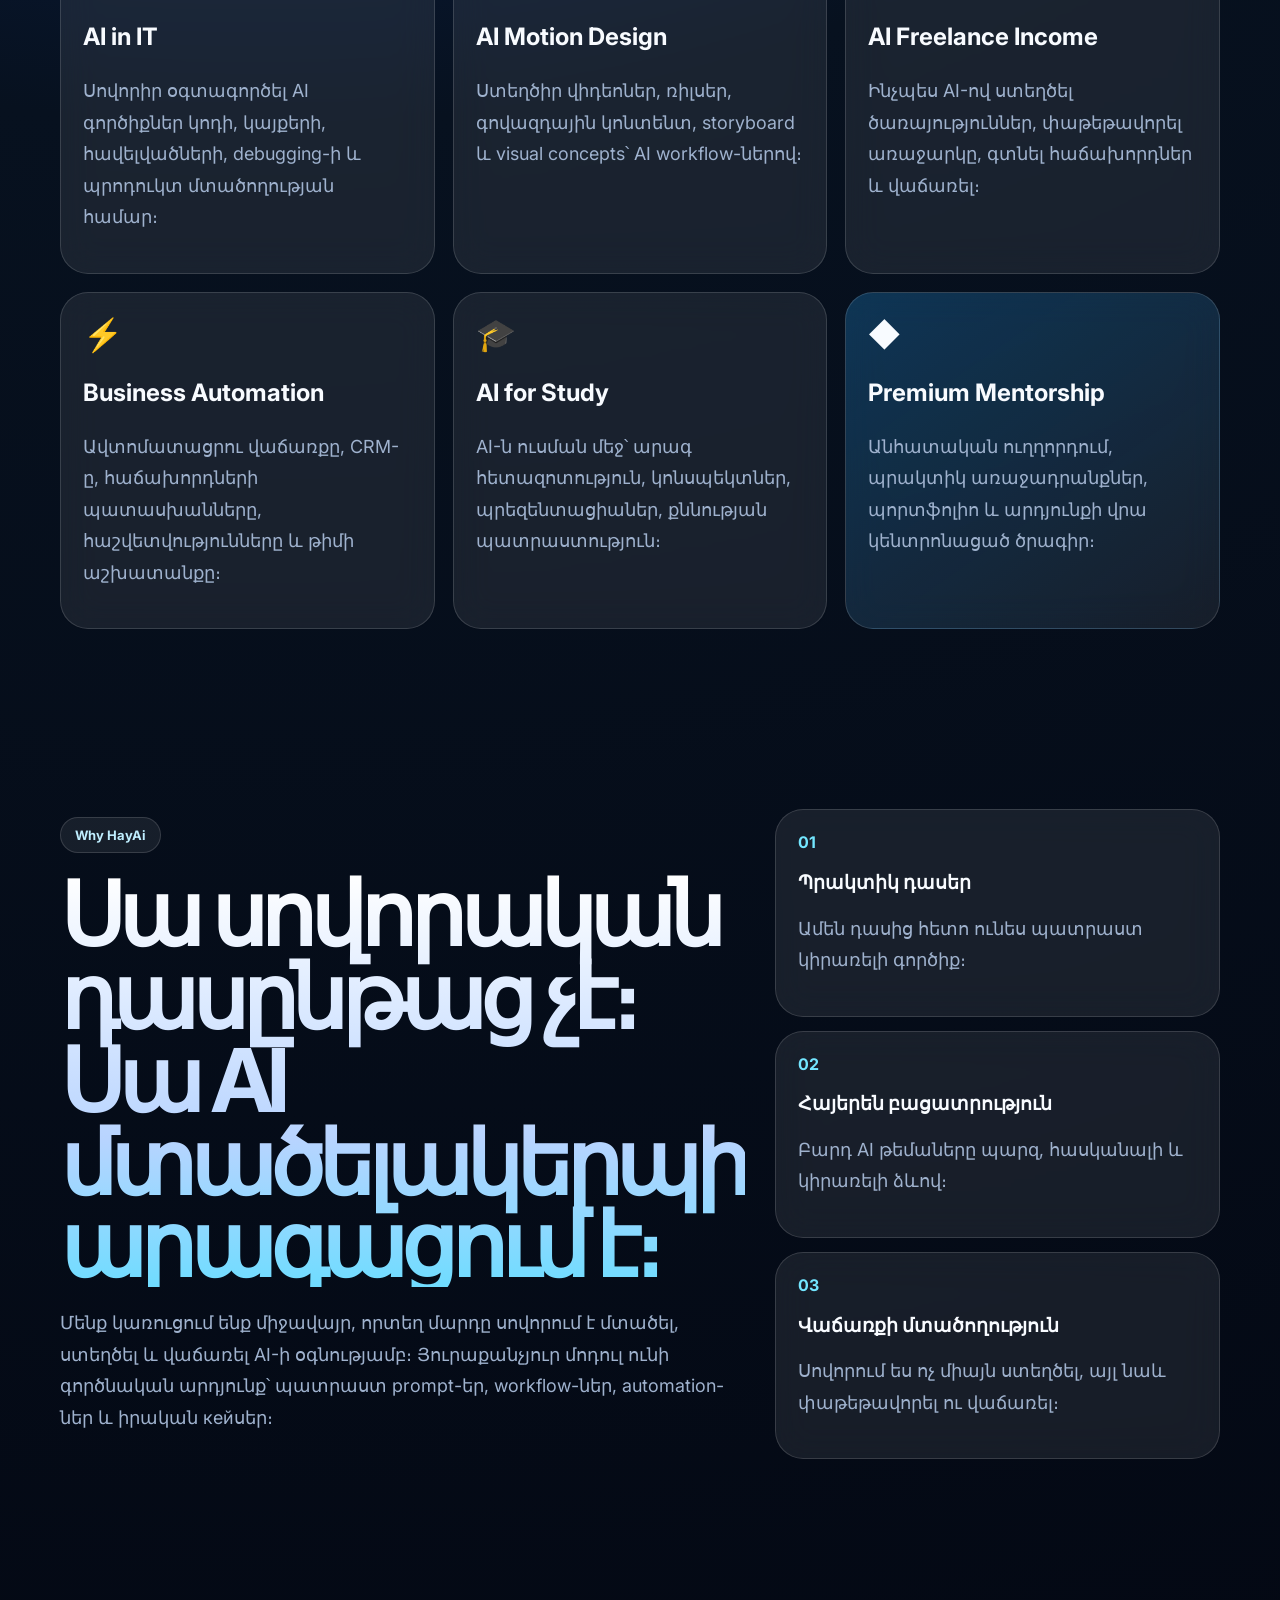
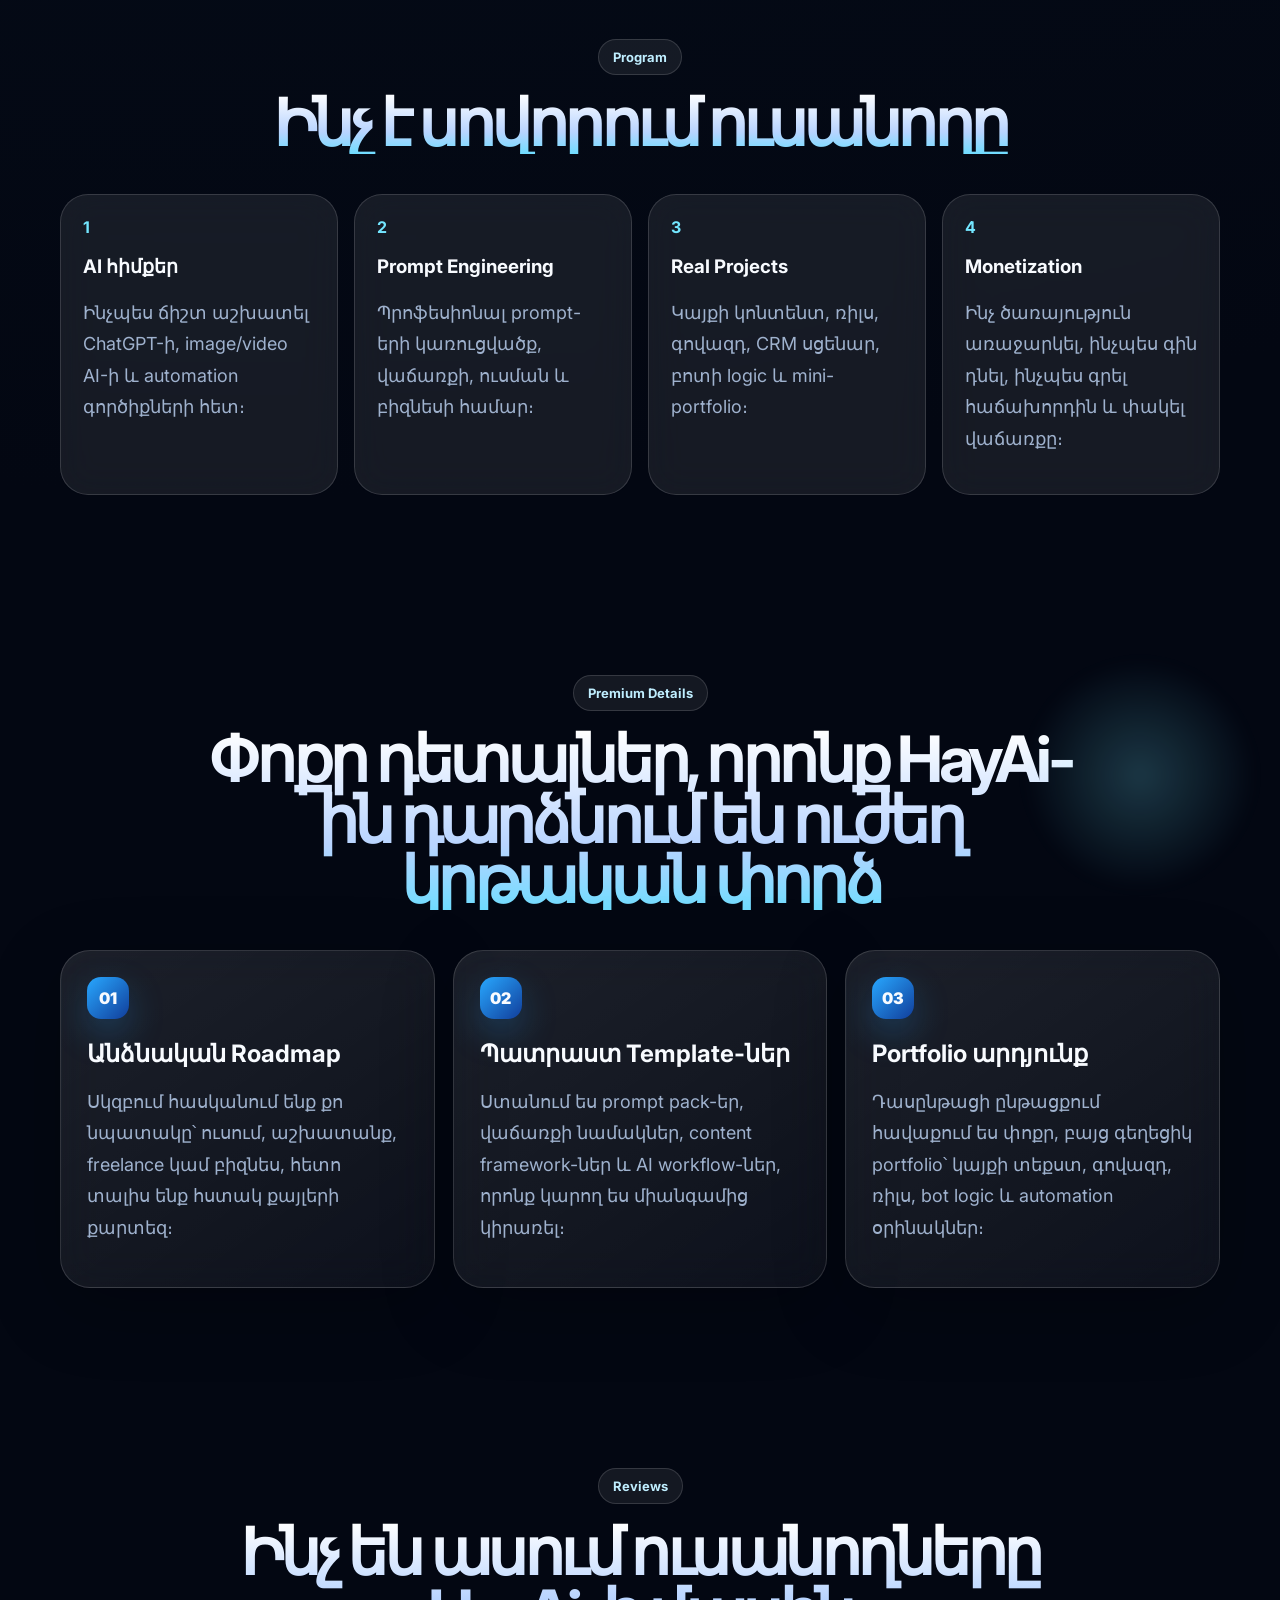
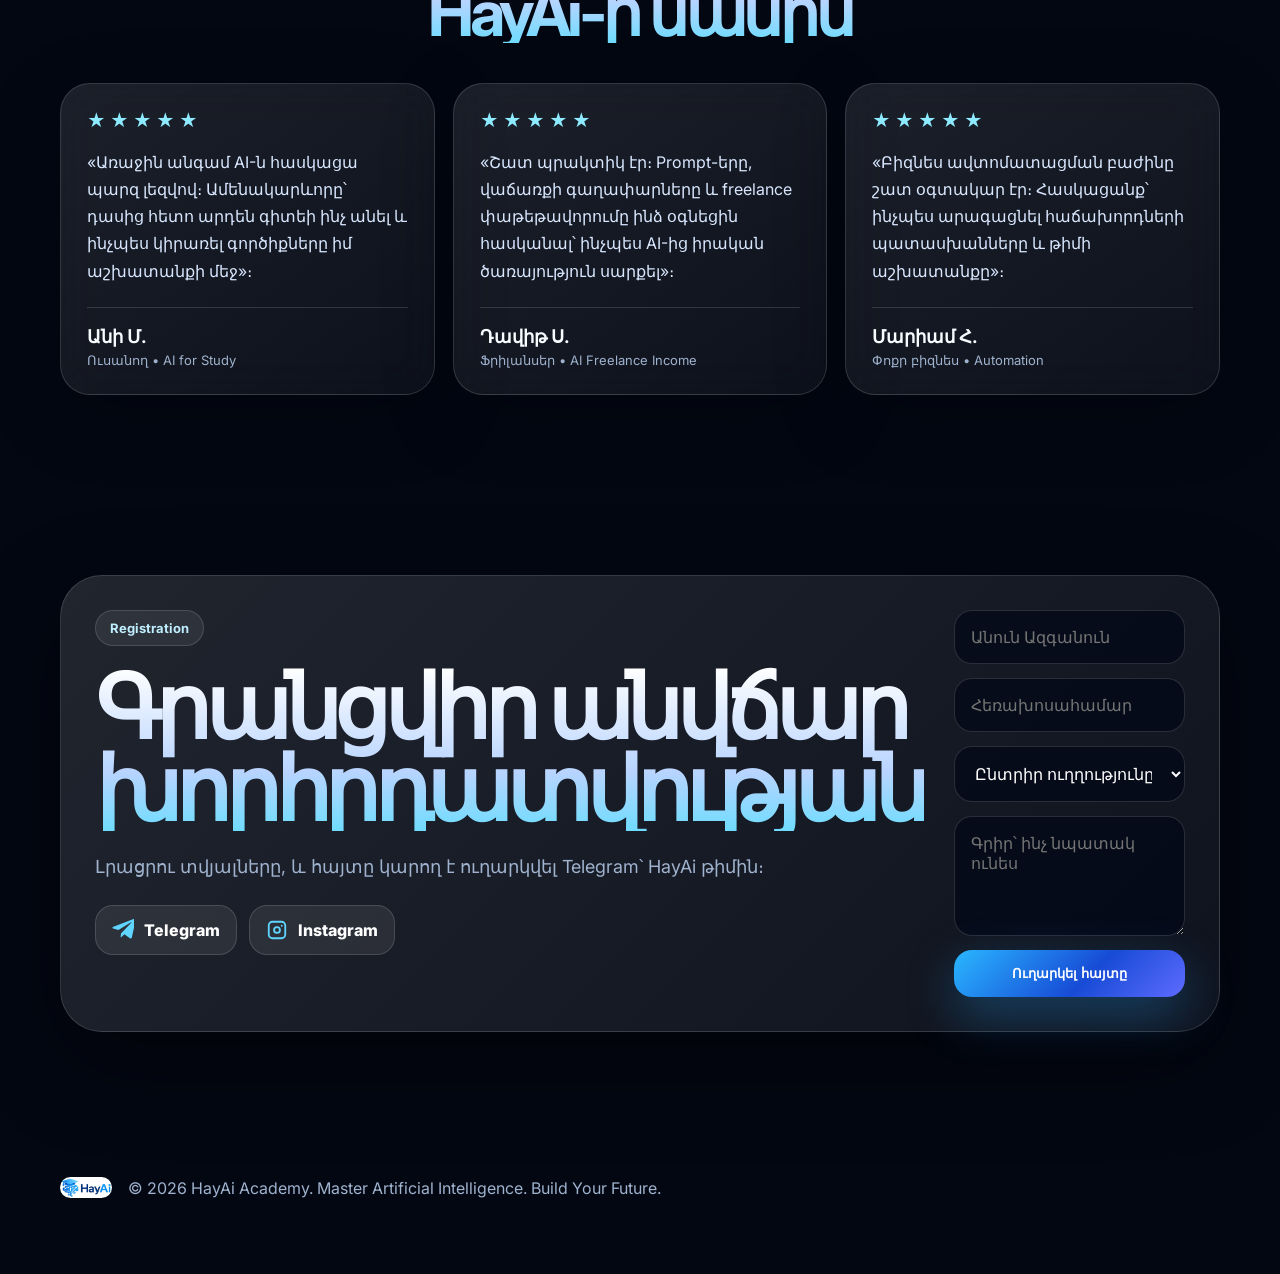
==== commit 676506fb: "Add files via upload" ====
--- a/index.html
+++ b/index.html
@@ -1,339 +1,145 @@
 <!DOCTYPE html>
-<html lang="en">
+<html lang="hy">
 <head>
   <meta charset="UTF-8" />
   <meta name="viewport" content="width=device-width, initial-scale=1.0" />
-  <title>HayAi — Master Artificial Intelligence. Build Your Future.</title>
-  <meta name="description" content="HayAi is a premium AI Academy in Armenia teaching practical AI skills for IT, motion design, freelancing, business automation, and education." />
-  <meta name="keywords" content="AI Academy Armenia, AI courses, HayAi, artificial intelligence education, AI for business, AI freelancing" />
-  <meta name="theme-color" content="#050712" />
-
-  <meta property="og:title" content="HayAi — Master Artificial Intelligence" />
-  <meta property="og:description" content="Practical AI education for students, professionals, freelancers and businesses." />
-  <meta property="og:type" content="website" />
-
+  <title>HayAi Academy — AI կրթություն Հայաստանում</title>
+  <meta name="description" content="HayAi Academy — պրակտիկ AI դասընթացներ ուսանողների, մասնագետների, ֆրիլանսերների և բիզնեսների համար Հայաստանում։" />
   <link rel="preconnect" href="https://fonts.googleapis.com">
   <link rel="preconnect" href="https://fonts.gstatic.com" crossorigin>
-  <link href="https://fonts.googleapis.com/css2?family=Inter:wght@400;500;600;700;800;900&family=Space+Grotesk:wght@500;600;700&display=swap" rel="stylesheet">
-  <link rel="stylesheet" href="style.css" />
+  <link href="https://fonts.googleapis.com/css2?family=Inter:wght@400;500;600;700;800;900&display=swap" rel="stylesheet">
+  <link rel="stylesheet" href="styles.css" />
 </head>
-<a href="https://t.me/HayAi_Academy" class="telegram-contact" target="_blank">
-  💬 Написать в Telegram
-</a>
-<a href="https://www.instagram.com/hayai.group" class="instagram-contact" target="_blank">
-  📸 Instagram
-</a>
 <body>
-  <div class="loader" id="loader">
-    <img class="loader-logo" src="assets/hayai-logo.jpg" alt="HayAi logo">
-    <div class="loader-mark">Initializing AI Academy</div>
-    <div class="loader-line"><span></span></div>
-  </div>
+  <div class="noise"></div>
+  <div class="cursor-glow"></div>
 
-  <div class="cursor-glow" id="cursorGlow"></div>
-  <canvas id="particles"></canvas>
-  <div class="aurora aurora-one"></div>
-  <div class="aurora aurora-two"></div>
+  <header class="nav">
+    <a href="#top" class="brand"><img src="assets/hayai-logo.jpg" alt="HayAi logo"><span>HayAi</span></a>
+    <nav>
+      <a href="#courses" data-i18n="navCourses">Դասընթացներ</a>
+      <a href="#why" data-i18n="navWhy">Ինչու մենք</a>
+      <a href="#program" data-i18n="navProgram">Ծրագիր</a>
+      <a href="#register" data-i18n="navRegister">Գրանցվել</a>
+    </nav>
+    <div class="lang-switch" aria-label="Language switcher">
+      <button class="lang-btn active" data-lang="hy">Հայ</button>
+      <button class="lang-btn" data-lang="ru">RU</button>
+      <button class="lang-btn" data-lang="en">EN</button>
+    </div>
+    <a class="nav-cta" href="#register" data-i18n="navCta">Սկսել հիմա</a>
+  </header>
 
-  <header class="site-header">
-    <nav class="nav">
-      <a href="#hero" class="brand">
-        <img class="brand-logo" src="assets/hayai-logo.jpg" alt="HayAi logo">
-      </a>
-
-      <button class="nav-toggle" id="navToggle" aria-label="Open navigation">
-        <span></span><span></span>
-      </button>
-
-      <div class="nav-links" id="navLinks">
-        <a href="#courses" data-i18n="navCourses">Courses</a>
-        <a href="#why" data-i18n="navWhy">Why HayAi</a>
-        <a href="#process" data-i18n="navProcess">How it works</a>
-        <a href="#stories" data-i18n="navStories">Stories</a>
-        <a href="#contact" class="nav-cta" data-i18n="navApply">Apply Now</a>
-        <div class="language-switcher">
-          <button data-lang="en" class="active">EN</button>
-          <button data-lang="ru">RU</button>
-          <button data-lang="hy">HY</button>
+  <main id="top">
+    <section class="hero">
+      <div class="orb orb-1"></div><div class="orb orb-2"></div>
+      <div class="hero-content reveal">
+        <div class="eyebrow" data-i18n="eyebrow">AI Academy Armenia • Premium Education</div>
+        <h1 data-i18n="heroTitle">Սովորիր արհեստական բանականություն ու կառուցիր քո ապագան</h1>
+        <p class="hero-text" data-i18n="heroText">HayAi-ն պրակտիկ AI ակադեմիա է՝ ուսանողների, մասնագետների, ֆրիլանսերների, ձեռներեցների և բիզնեսների համար։ Այստեղ սովորում ես ոչ թե տեսություն, այլ իրական գործիքներ, ավտոմատացումներ և եկամուտ ստեղծող հմտություններ։</p>
+        <div class="hero-actions">
+          <a class="btn primary magnetic" href="#register" data-i18n="heroPrimary">Գրանցվել անվճար խորհրդատվության</a>
+          <a class="btn ghost" href="#courses" data-i18n="heroGhost">Տեսնել ուղղությունները</a>
+        </div>
+        <div class="stats">
+          <div><b>5</b><span data-i18n="stat1">AI ուղղություն</span></div>
+          <div><b>0→Pro</b><span data-i18n="stat2">հարմար սկսնակների համար</span></div>
+          <div><b>Live</b><span data-i18n="stat3">Zoom դասեր և աջակցություն</span></div>
         </div>
       </div>
-    </nav>
-  </header>
-
-  <main>
-    <section class="hero section" id="hero">
-      <div class="hero-bg"></div>
-      <div class="container hero-grid">
-        <div class="hero-copy reveal">
-          <div class="eyebrow">
-            <span class="pulse-dot"></span>
-            <span data-i18n="heroEyebrow">Armenia's next-generation AI academy</span>
-          </div>
-          <h1 data-i18n="heroTitle">Master Artificial Intelligence and Build the Future</h1>
-          <p data-i18n="heroText">Practical AI education for students, professionals, freelancers and businesses.</p>
-          <div class="hero-actions">
-            <a href="#courses" class="btn btn-primary" data-i18n="startLearning">Start Learning</a>
-            <a href="#contact" class="btn btn-secondary" data-i18n="bookConsultation">Book Free Consultation</a>
-          </div>
-
-          <div class="trust-row">
-            <div><strong class="counter" data-target="1200">0</strong><span data-i18n="statStudents">students goal</span></div>
-            <div><strong class="counter" data-target="5">0</strong><span data-i18n="statTracks">career tracks</span></div>
-            <div><strong class="counter" data-target="94">0</strong><span data-i18n="statPractical">% practical tasks</span></div>
-          </div>
+      <div class="hero-card reveal delay">
+        <img src="assets/hayai-logo.jpg" alt="HayAi logo" class="hero-logo">
+        <div class="glass-card floating">
+          <span class="chip">Next cohort</span>
+          <h3 data-i18n="sprintTitle">AI Skills Sprint</h3>
+          <p data-i18n="sprintText">Prompt Engineering • ChatGPT • Automation • Freelance • Business AI</p>
+          <div class="progress"><span></span></div>
         </div>
-
-        <div class="hero-visual reveal" id="heroVisual">
-          <div class="logo-hologram parallax" data-depth="0.16"><img src="assets/hayai-logo.jpg" alt="HayAi logo"></div>
-          <div class="ai-orb">
-            <div class="orb-ring ring-one"></div>
-            <div class="orb-ring ring-two"></div>
-            <div class="orb-core">AI</div>
-            <div class="floating-chip chip-one">Automation</div>
-            <div class="floating-chip chip-two">Prompting</div>
-            <div class="floating-chip chip-three">Design</div>
-          </div>
-          <div class="dashboard-card glass">
-            <div class="dash-top">
-              <span></span><span></span><span></span>
-            </div>
-            <div class="dash-line wide"></div>
-            <div class="dash-line"></div>
-            <div class="dash-grid">
-              <div></div><div></div><div></div>
-            </div>
-          </div>
-        </div>
+        <div class="mini-card one" data-i18n="mini1">+ AI Portfolio</div>
+        <div class="mini-card two" data-i18n="mini2">+ Telegram Support</div>
       </div>
     </section>
 
-    <section class="logos section-sm">
-      <div class="container">
-        <p data-i18n="trustedBy">Built around tools used by modern teams</p>
-        <div class="logo-strip">
-          <span>ChatGPT</span><span>Midjourney</span><span>Runway</span><span>Notion AI</span><span>Zapier</span><span>Claude</span>
-        </div>
-      </div>
+    <section class="logos reveal">
+      <span data-i18n="logosText">Ոգեշնչված ժամանակակից tech ոճից</span><b>Apple</b><b>OpenAI</b><b>Stripe</b><b>Linear</b><b>Framer</b>
     </section>
-    <section class="ticker-section">
-      <div class="ticker-track">
-        <span>AI in IT</span><span>Motion Design</span><span>Freelancing</span><span>Business Automation</span><span>Education</span><span>Prompt Engineering</span><span>AI Agents</span><span>Portfolio Projects</span>
-        <span>AI in IT</span><span>Motion Design</span><span>Freelancing</span><span>Business Automation</span><span>Education</span><span>Prompt Engineering</span><span>AI Agents</span><span>Portfolio Projects</span>
+
+    <section id="courses" class="section">
+      <div class="section-title reveal"><span>Courses</span><h2 data-i18n="coursesTitle">AI ուղղություններ, որոնք կարող են արագ տալ իրական արդյունք</h2></div>
+      <div class="course-grid">
+        <article class="course reveal"><i>⌘</i><h3>AI in IT</h3><p data-i18n="course1">Սովորիր օգտագործել AI գործիքներ կոդի, կայքերի, հավելվածների, debugging-ի և պրոդուկտ մտածողության համար։</p></article>
+        <article class="course reveal"><i>✦</i><h3>AI Motion Design</h3><p data-i18n="course2">Ստեղծիր վիդեոներ, ռիլսեր, գովազդային կոնտենտ, storyboard և visual concepts՝ AI workflow-ներով։</p></article>
+        <article class="course reveal"><i>₿</i><h3>AI Freelance Income</h3><p data-i18n="course3">Ինչպես AI-ով ստեղծել ծառայություններ, փաթեթավորել առաջարկը, գտնել հաճախորդներ և վաճառել։</p></article>
+        <article class="course reveal"><i>⚡</i><h3>Business Automation</h3><p data-i18n="course4">Ավտոմատացրու վաճառքը, CRM-ը, հաճախորդների պատասխանները, հաշվետվությունները և թիմի աշխատանքը։</p></article>
+        <article class="course reveal"><i>🎓</i><h3>AI for Study</h3><p data-i18n="course5">AI-ն ուսման մեջ՝ արագ հետազոտություն, կոնսպեկտներ, պրեզենտացիաներ, քննության պատրաստություն։</p></article>
+        <article class="course premium reveal"><i>◆</i><h3>Premium Mentorship</h3><p data-i18n="course6">Անհատական ուղղորդում, պրակտիկ առաջադրանքներ, պորտֆոլիո և արդյունքի վրա կենտրոնացած ծրագիր։</p></article>
       </div>
     </section>
 
-    <section class="section" id="courses">
-      <div class="container">
-        <div class="section-heading reveal">
-          <span class="section-kicker" data-i18n="coursesKicker">Programs</span>
-          <h2 data-i18n="coursesTitle">Choose the AI path that upgrades your future</h2>
-          <p data-i18n="coursesText">Premium course tracks designed around real outcomes, real tools and real market demand.</p>
-        </div>
-
-        <div class="course-grid">
-          <article class="course-card reveal">
-            <div class="icon">⌘</div>
-            <h3>AI in IT</h3>
-            <p data-i18n="courseIt">Build faster, debug smarter and use AI as a coding partner.</p>
-            <span>Python · Web · Agents</span>
-          </article>
-          <article class="course-card reveal">
-            <div class="icon">✦</div>
-            <h3>AI in Motion Design</h3>
-            <p data-i18n="courseMotion">Create cinematic visuals, ads, reels and motion concepts with AI.</p>
-            <span>Runway · Sora · After Effects</span>
-          </article>
-          <article class="course-card reveal">
-            <div class="icon">◈</div>
-            <h3>AI for Freelancing</h3>
-            <p data-i18n="courseFreelance">Package AI skills into services clients are ready to pay for.</p>
-            <span>Offers · Sales · Delivery</span>
-          </article>
-          <article class="course-card reveal">
-            <div class="icon">✺</div>
-            <h3>AI Business Automation</h3>
-            <p data-i18n="courseBusiness">Automate sales, support, documents and operations with AI workflows.</p>
-            <span>CRM · Zapier · Bots</span>
-          </article>
-          <article class="course-card reveal course-wide">
-            <div class="icon">◆</div>
-            <h3>AI for Education</h3>
-            <p data-i18n="courseEducation">Study faster, write better, research deeper and prepare smarter.</p>
-            <span>Learning · Research · Productivity</span>
-          </article>
-        </div>
+    <section id="why" class="section split">
+      <div class="reveal"><span class="tag">Why HayAi</span><h2 data-i18n="whyTitle">Սա սովորական դասընթաց չէ։ Սա AI մտածելակերպի արագացում է։</h2><p data-i18n="whyText">Մենք կառուցում ենք միջավայր, որտեղ մարդը սովորում է մտածել, ստեղծել և վաճառել AI-ի օգնությամբ։ Յուրաքանչյուր մոդուլ ունի գործնական արդյունք՝ պատրաստ prompt-եր, workflow-ներ, automation-ներ և իրական кейսեր։</p></div>
+      <div class="features reveal">
+        <div><b>01</b><h3 data-i18n="feat1Title">Պրակտիկ դասեր</h3><p data-i18n="feat1Text">Ամեն դասից հետո ունես պատրաստ կիրառելի գործիք։</p></div>
+        <div><b>02</b><h3 data-i18n="feat2Title">Հայերեն բացատրություն</h3><p data-i18n="feat2Text">Բարդ AI թեմաները պարզ, հասկանալի և կիրառելի ձևով։</p></div>
+        <div><b>03</b><h3 data-i18n="feat3Title">Վաճառքի մտածողություն</h3><p data-i18n="feat3Text">Սովորում ես ոչ միայն ստեղծել, այլ նաև փաթեթավորել ու վաճառել։</p></div>
       </div>
     </section>
 
-    <section class="section why" id="why">
-      <div class="container">
-        <div class="section-heading reveal">
-          <span class="section-kicker" data-i18n="whyKicker">Why HayAi</span>
-          <h2 data-i18n="whyTitle">Not theory. A premium skill-building system.</h2>
-        </div>
-
-        <div class="feature-grid">
-          <div class="feature reveal"><b>01</b><h3 data-i18n="practical">Practical Learning</h3><p data-i18n="practicalText">Every module ends with a real task you can show.</p></div>
-          <div class="feature reveal"><b>02</b><h3 data-i18n="projects">Real Projects</h3><p data-i18n="projectsText">Build portfolio assets, automations, content and workflows.</p></div>
-          <div class="feature reveal"><b>03</b><h3 data-i18n="tools">Industry Tools</h3><p data-i18n="toolsText">Learn the AI stack used by modern creators and companies.</p></div>
-          <div class="feature reveal"><b>04</b><h3 data-i18n="career">Career Support</h3><p data-i18n="careerText">Get direction on services, jobs, clients and positioning.</p></div>
-          <div class="feature reveal"><b>05</b><h3 data-i18n="mentors">Expert Mentors</h3><p data-i18n="mentorsText">Guidance from people who understand sales, tech and execution.</p></div>
-          <div class="feature reveal"><b>06</b><h3 data-i18n="cert">Certification</h3><p data-i18n="certText">Graduate with a certificate and a practical project portfolio.</p></div>
-        </div>
+    <section id="program" class="section timeline">
+      <div class="section-title reveal"><span>Program</span><h2 data-i18n="programTitle">Ինչ է սովորում ուսանողը</h2></div>
+      <div class="steps">
+        <div class="step reveal"><b>1</b><h3 data-i18n="step1Title">AI հիմքեր</h3><p data-i18n="step1Text">Ինչպես ճիշտ աշխատել ChatGPT-ի, image/video AI-ի և automation գործիքների հետ։</p></div>
+        <div class="step reveal"><b>2</b><h3>Prompt Engineering</h3><p data-i18n="step2Text">Պրոֆեսիոնալ prompt-երի կառուցվածք, վաճառքի, ուսման և բիզնեսի համար։</p></div>
+        <div class="step reveal"><b>3</b><h3 data-i18n="step3Title">Real Projects</h3><p data-i18n="step3Text">Կայքի կոնտենտ, ռիլս, գովազդ, CRM սցենար, բոտի logic և mini-portfolio։</p></div>
+        <div class="step reveal"><b>4</b><h3 data-i18n="step4Title">Monetization</h3><p data-i18n="step4Text">Ինչ ծառայություն առաջարկել, ինչպես գին դնել, ինչպես գրել հաճախորդին և փակել վաճառքը։</p></div>
       </div>
     </section>
 
-    <section class="section process" id="process">
-      <div class="container">
-        <div class="section-heading reveal">
-          <span class="section-kicker" data-i18n="processKicker">How it works</span>
-          <h2 data-i18n="processTitle">From curiosity to market-ready AI skills</h2>
-        </div>
 
-        <div class="timeline">
-          <div class="step reveal"><span>1</span><h3 data-i18n="step1">Free consultation</h3><p data-i18n="step1Text">We understand your goals and recommend the right track.</p></div>
-          <div class="step reveal"><span>2</span><h3 data-i18n="step2">Skill foundation</h3><p data-i18n="step2Text">Learn AI tools, prompting, workflows and practical thinking.</p></div>
-          <div class="step reveal"><span>3</span><h3 data-i18n="step3">Real projects</h3><p data-i18n="step3Text">Create results: websites, videos, automations, content or study systems.</p></div>
-          <div class="step reveal"><span>4</span><h3 data-i18n="step4">Launch your future</h3><p data-i18n="step4Text">Use your skills for career, freelance, business or education.</p></div>
-        </div>
+    <section class="section details">
+      <div class="section-title reveal"><span>Premium Details</span><h2 data-i18n="detailsTitle">Փոքր դետալներ, որոնք HayAi-ին դարձնում են ուժեղ կրթական փորձ</h2></div>
+      <div class="detail-grid">
+        <div class="detail-card reveal"><span>01</span><h3 data-i18n="detail1Title">Անձնական Roadmap</h3><p data-i18n="detail1Text">Սկզբում հասկանում ենք քո նպատակը՝ ուսում, աշխատանք, freelance կամ բիզնես, հետո տալիս ենք հստակ քայլերի քարտեզ։</p></div>
+        <div class="detail-card reveal"><span>02</span><h3 data-i18n="detail2Title">Պատրաստ Template-ներ</h3><p data-i18n="detail2Text">Ստանում ես prompt pack-եր, վաճառքի նամակներ, content framework-ներ և AI workflow-ներ, որոնք կարող ես միանգամից կիրառել։</p></div>
+        <div class="detail-card reveal"><span>03</span><h3 data-i18n="detail3Title">Portfolio արդյունք</h3><p data-i18n="detail3Text">Դասընթացի ընթացքում հավաքում ես փոքր, բայց գեղեցիկ portfolio՝ կայքի տեքստ, գովազդ, ռիլս, bot logic և automation օրինակներ։</p></div>
       </div>
     </section>
 
-    <section class="section stories" id="stories">
-      <div class="container">
-        <div class="section-heading reveal">
-          <span class="section-kicker" data-i18n="storiesKicker">Student success</span>
-          <h2 data-i18n="storiesTitle">Realistic outcomes from practical AI training</h2>
-        </div>
-
-        <div class="testimonial-slider reveal">
-          <button class="slider-btn" id="prevTestimonial">‹</button>
-          <div class="testimonial-card glass" id="testimonialCard">
-            <div class="person">
-              <img id="testimonialImg" src="https://images.unsplash.com/photo-1494790108377-be9c29b29330?auto=format&fit=crop&w=160&q=80" alt="Student photo">
-              <div>
-                <h3 id="testimonialName">Ani S.</h3>
-                <span id="testimonialRole">Marketing student</span>
-              </div>
-            </div>
-            <div class="stars">★★★★★</div>
-            <p id="testimonialText">“HayAi helped me use AI for research, presentations and content. I became 3x faster with university tasks.”</p>
-            <strong id="testimonialResult">Result: built a personal AI study system</strong>
-          </div>
-          <button class="slider-btn" id="nextTestimonial">›</button>
-        </div>
+    <section class="section testimonials">
+      <div class="section-title reveal"><span>Reviews</span><h2 data-i18n="reviewsTitle">Ինչ են ասում ուսանողները HayAi-ի մասին</h2></div>
+      <div class="review-grid">
+        <article class="review reveal"><div class="stars">★★★★★</div><p data-i18n="review1Text">«Առաջին անգամ AI-ն հասկացա պարզ լեզվով։ Ամենակարևորը՝ դասից հետո արդեն գիտեի ինչ անել և ինչպես կիրառել գործիքները իմ աշխատանքի մեջ»։</p><div class="person"><b data-i18n="review1Name">Անի Մ.</b><span data-i18n="review1Role">Ուսանող • AI for Study</span></div></article>
+        <article class="review reveal"><div class="stars">★★★★★</div><p data-i18n="review2Text">«Շատ պրակտիկ էր։ Prompt-երը, վաճառքի գաղափարները և freelance փաթեթավորումը ինձ օգնեցին հասկանալ՝ ինչպես AI-ից իրական ծառայություն սարքել»։</p><div class="person"><b data-i18n="review2Name">Դավիթ Ս.</b><span data-i18n="review2Role">Ֆրիլանսեր • AI Freelance Income</span></div></article>
+        <article class="review reveal"><div class="stars">★★★★★</div><p data-i18n="review3Text">«Բիզնես ավտոմատացման բաժինը շատ օգտակար էր։ Հասկացանք՝ ինչպես արագացնել հաճախորդների պատասխանները և թիմի աշխատանքը»։</p><div class="person"><b data-i18n="review3Name">Մարիամ Հ.</b><span data-i18n="review3Role">Փոքր բիզնես • Automation</span></div></article>
       </div>
     </section>
-
-    <section class="section community">
-      <div class="container community-card reveal">
+    <section id="register" class="section register">
+      <div class="register-card reveal">
         <div>
-          <span class="section-kicker" data-i18n="communityKicker">Community</span>
-          <h2 data-i18n="communityTitle">Join Armenia's new generation of AI builders</h2>
-          <p data-i18n="communityText">Learn with ambitious students, freelancers, creators and business owners. Share projects, find opportunities and grow faster together.</p>
-        </div>
-        <div class="community-stats">
-          <div><strong>24/7</strong><span>AI resources</span></div>
-          <div><strong>5</strong><span>tracks</span></div>
-          <div><strong>∞</strong><span>opportunities</span></div>
-        </div>
-      </div>
-    </section>
-
-    <section class="section faq">
-      <div class="container">
-        <div class="section-heading reveal">
-          <span class="section-kicker">FAQ</span>
-          <h2 data-i18n="faqTitle">Questions before you start?</h2>
-        </div>
-
-        <div class="accordion reveal">
-          <div class="faq-item active">
-            <button data-i18n="faq1">Do I need technical experience?</button>
-            <p data-i18n="faq1Text">No. Some tracks are beginner-friendly, while AI in IT is better if you want technical growth.</p>
-          </div>
-          <div class="faq-item">
-            <button data-i18n="faq2">Are lessons online or offline?</button>
-            <p data-i18n="faq2Text">HayAi can run online sessions, consultations and practical assignments depending on the group format.</p>
-          </div>
-          <div class="faq-item">
-            <button data-i18n="faq3">Will I build real projects?</button>
-            <p data-i18n="faq3Text">Yes. The main goal is to graduate with practical assets, not just theory.</p>
-          </div>
-          <div class="faq-item">
-            <button data-i18n="faq4">Can businesses join?</button>
-            <p data-i18n="faq4Text">Yes. AI Business Automation is designed for owners and teams that want workflows and productivity gains.</p>
+          <span class="tag">Registration</span>
+          <h2 data-i18n="regTitle">Գրանցվիր անվճար խորհրդատվության</h2>
+          <p data-i18n="regText">Լրացրու տվյալները, և հայտը կարող է ուղարկվել Telegram՝ HayAi թիմին։</p>
+          <div class="socials">
+            <a href="https://t.me/HayAi_Academy" target="_blank" aria-label="Telegram"><svg viewBox="0 0 24 24"><path d="M9.8 15.7 9.4 20c.6 0 .9-.3 1.2-.6l2.9-2.8 6 4.4c1.1.6 1.9.3 2.2-1l4-18.4c.4-1.6-.6-2.2-1.7-1.8L1.6 8.4C.1 9 .1 9.9 1.3 10.3l5.7 1.8L20.3 3.8c.6-.4 1.2-.2.7.2L9.8 15.7Z"/></svg>Telegram</a>
+            <a href="https://www.instagram.com/hayai.group/?utm_source=ig_web_button_share_sheet" target="_blank" aria-label="Instagram"><svg viewBox="0 0 24 24"><path d="M7 2h10a5 5 0 0 1 5 5v10a5 5 0 0 1-5 5H7a5 5 0 0 1-5-5V7a5 5 0 0 1 5-5Zm0 2a3 3 0 0 0-3 3v10a3 3 0 0 0 3 3h10a3 3 0 0 0 3-3V7a3 3 0 0 0-3-3H7Zm5 3.8A4.2 4.2 0 1 1 12 16.2 4.2 4.2 0 0 1 12 7.8Zm0 2A2.2 2.2 0 1 0 12 14.2 2.2 2.2 0 0 0 12 9.8ZM17.2 6.4a1 1 0 1 1-1 1 1 1 0 0 1 1-1Z"/></svg>Instagram</a>
           </div>
         </div>
-      </div>
-    </section>
-
-    <section class="section contact" id="contact">
-      <div class="container contact-grid">
-        <div class="contact-copy reveal">
-          <span class="section-kicker" data-i18n="contactKicker">Start now</span>
-          <h2 data-i18n="contactTitle">Book a free consultation and choose your AI path</h2>
-          <p data-i18n="contactText">Leave your details and HayAi will help you choose the best program based on your goals.</p>
-          <img class="contact-logo" src="assets/hayai-logo.jpg" alt="HayAi logo">
-        </div>
-
-        <form class="lead-form glass reveal" id="leadForm">
-          <label>
-            <span data-i18n="nameLabel">Full name</span>
-            <input type="text" name="name" placeholder="Your name" required />
-          </label>
-          <label>
-            <span data-i18n="phoneLabel">Phone / WhatsApp</span>
-            <input type="tel" name="phone" placeholder="+374..." required />
-          </label>
-          <label>
-            <span data-i18n="courseLabel">Interested course</span>
-            <select name="course">
-              <option>AI in IT</option>
-              <option>AI in Motion Design</option>
-              <option>AI for Freelancing</option>
-              <option>AI Business Automation</option>
-              <option>AI for Education</option>
-            </select>
-          </label>
-          <label>
-            <span data-i18n="messageLabel">Goal</span>
-            <textarea name="message" placeholder="Tell us what you want to achieve"></textarea>
-          </label>
-          <button type="submit" class="btn btn-primary" data-i18n="sendRequest">Send Request</button>
-          <p class="form-note" id="formNote"></p>
+        <form id="leadForm" class="form">
+          <input name="name" data-i18n-placeholder="phName" placeholder="Անուն Ազգանուն" required>
+          <input name="phone" data-i18n-placeholder="phPhone" placeholder="Հեռախոսահամար" required>
+          <select name="course" required>
+            <option value="" data-i18n="selectCourse">Ընտրիր ուղղությունը</option>
+            <option>AI in IT</option><option>AI Motion Design</option><option>AI Freelance Income</option><option>Business Automation</option><option>AI for Study</option>
+          </select>
+          <textarea name="message" data-i18n-placeholder="phMessage" placeholder="Գրիր՝ ինչ նպատակ ունես"></textarea>
+          <button class="btn primary" type="submit" data-i18n="submitBtn">Ուղարկել հայտը</button>
+      
         </form>
       </div>
     </section>
   </main>
 
-  <footer class="footer">
-    <div class="container footer-grid">
-      <div>
-        <a href="#hero" class="brand"><img class="brand-logo" src="assets/hayai-logo.jpg" alt="HayAi logo"></a>
-        <p data-i18n="footerText">Master Artificial Intelligence. Build Your Future.</p>
-      </div>
-      <div>
-        <h4>Programs</h4>
-        <a href="#courses">AI in IT</a>
-        <a href="#courses">AI Motion Design</a>
-        <a href="#courses">AI Business Automation</a>
-      </div>
-      <div>
-        <h4>Company</h4>
-        <a href="#why">Why HayAi</a>
-        <a href="#stories">Stories</a>
-        <a href="#contact">Contact</a>
-      </div>
-      <div>
-        <h4>Contact</h4>
-        <p>Yerevan, Armenia</p>
-        <p>hello@hayai.am</p>
-      </div>
-    </div>
-    <div class="container copyright">© 2026 HayAi. All rights reserved.</div>
-  </footer>
-
+  <footer><img src="assets/hayai-logo.jpg" alt="HayAi logo"><p>© 2026 HayAi Academy. Master Artificial Intelligence. Build Your Future.</p></footer>
   <script src="script.js"></script>
 </body>
 </html>
--- a/styles.css
+++ b/styles.css
@@ -0,0 +1,5 @@
+:root{--bg:#030712;--card:rgba(255,255,255,.08);--line:rgba(255,255,255,.14);--text:#f8fbff;--muted:#9fb2ce;--blue:#28a8ff;--deep:#113e9b;--cyan:#73e6ff;--shadow:0 30px 90px rgba(0,0,0,.45)}*{box-sizing:border-box}html{scroll-behavior:smooth}body{margin:0;background:radial-gradient(circle at 20% 0%,#113e9b 0,#07111f 28%,#030712 60%);font-family:Inter,Arial,sans-serif;color:var(--text);overflow-x:hidden}.noise{position:fixed;inset:0;pointer-events:none;opacity:.05;background-image:url("data:image/svg+xml,%3Csvg xmlns='http://www.w3.org/2000/svg' width='140' height='140'%3E%3Cfilter id='n'%3E%3CfeTurbulence type='fractalNoise' baseFrequency='.8' numOctaves='3'/%3E%3C/filter%3E%3Crect width='100%25' height='100%25' filter='url(%23n)'/%3E%3C/svg%3E");z-index:20}.cursor-glow{position:fixed;width:360px;height:360px;border-radius:50%;background:radial-gradient(circle,rgba(40,168,255,.24),transparent 65%);pointer-events:none;z-index:0;transform:translate(-50%,-50%)}.nav{position:fixed;top:18px;left:50%;transform:translateX(-50%);width:min(1160px,calc(100% - 32px));height:70px;display:flex;align-items:center;justify-content:space-between;padding:0 18px;background:rgba(3,7,18,.58);backdrop-filter:blur(24px);border:1px solid var(--line);border-radius:999px;z-index:50;box-shadow:var(--shadow)}.brand{display:flex;align-items:center;gap:10px;text-decoration:none;color:white;font-weight:900}.brand img{width:42px;height:42px;border-radius:14px;object-fit:cover}nav{display:flex;gap:26px}nav a,.nav-cta{color:#d9e8ff;text-decoration:none;font-weight:600;font-size:14px}.nav-cta{padding:12px 18px;border-radius:999px;background:linear-gradient(135deg,var(--blue),var(--deep));color:white}.hero{min-height:100vh;display:grid;grid-template-columns:1.1fr .9fr;gap:40px;align-items:center;width:min(1160px,calc(100% - 32px));margin:0 auto;padding:150px 0 70px;position:relative}.orb{position:absolute;border-radius:50%;filter:blur(10px);opacity:.75;animation:pulse 5s infinite alternate}.orb-1{width:320px;height:320px;background:#1557ff;right:20%;top:18%}.orb-2{width:220px;height:220px;background:#3be5ff;right:0;bottom:12%}@keyframes pulse{to{transform:translateY(-30px) scale(1.08)}}.eyebrow,.tag,.section-title span{display:inline-flex;padding:9px 14px;border:1px solid var(--line);border-radius:999px;background:rgba(255,255,255,.07);color:#bfeeff;font-weight:700;font-size:13px}.hero h1,.section h2{font-size:clamp(40px,7vw,88px);line-height:.94;letter-spacing:-.07em;margin:20px 0;background:linear-gradient(180deg,#fff,#b8d4ff 64%,#6fdcff);-webkit-background-clip:text;color:transparent}.hero-text,.section p{color:var(--muted);font-size:18px;line-height:1.75;max-width:720px}.hero-actions{display:flex;gap:14px;flex-wrap:wrap;margin-top:30px}.btn{border:0;text-decoration:none;color:white;padding:16px 22px;border-radius:18px;font-weight:800;display:inline-flex;align-items:center;justify-content:center;cursor:pointer}.primary{background:linear-gradient(135deg,#2ab7ff,#174bd6 58%,#5e6bff);box-shadow:0 18px 50px rgba(40,168,255,.32)}.ghost{background:rgba(255,255,255,.08);border:1px solid var(--line)}.stats{display:grid;grid-template-columns:repeat(3,1fr);gap:12px;margin-top:34px}.stats div,.course,.features div,.step,.glass-card{border:1px solid var(--line);background:var(--card);backdrop-filter:blur(18px);border-radius:28px;padding:22px}.stats b{display:block;font-size:28px}.stats span{color:var(--muted);font-size:13px}.hero-card{position:relative;min-height:560px;border-radius:42px;background:linear-gradient(150deg,rgba(255,255,255,.14),rgba(255,255,255,.04));border:1px solid var(--line);box-shadow:var(--shadow);overflow:hidden;display:flex;align-items:center;justify-content:center}.hero-card:before{content:"";position:absolute;inset:-2px;background:conic-gradient(from 180deg,transparent,#2ab7ff,transparent,#5e6bff,transparent);animation:spin 8s linear infinite;opacity:.45}.hero-card>*{position:relative;z-index:1}@keyframes spin{to{transform:rotate(360deg)}}.hero-logo{width:70%;border-radius:30px;box-shadow:0 40px 100px rgba(0,0,0,.35)}.floating{position:absolute;left:28px;bottom:34px;width:310px;animation:float 4s ease-in-out infinite}.chip{font-size:12px;color:#8deaff}.progress{height:8px;background:rgba(255,255,255,.1);border-radius:999px;overflow:hidden}.progress span{display:block;height:100%;width:75%;background:linear-gradient(90deg,#2ab7ff,#73e6ff)}.mini-card{position:absolute;background:#fff;color:#081226;border-radius:18px;padding:14px 18px;font-weight:900;box-shadow:var(--shadow);animation:float 4.5s ease-in-out infinite}.one{top:90px;right:25px}.two{top:165px;left:25px}@keyframes float{50%{transform:translateY(-18px)}}.logos{width:min(1160px,calc(100% - 32px));margin:0 auto 40px;padding:18px 22px;border:1px solid var(--line);border-radius:28px;background:rgba(255,255,255,.06);display:flex;gap:30px;align-items:center;justify-content:center;flex-wrap:wrap;color:var(--muted)}.logos b{color:white}.section{width:min(1160px,calc(100% - 32px));margin:0 auto;padding:90px 0}.section-title{text-align:center;margin-bottom:40px}.section-title h2{font-size:clamp(36px,5vw,64px);max-width:900px;margin:18px auto}.course-grid{display:grid;grid-template-columns:repeat(3,1fr);gap:18px}.course{transition:.35s;position:relative;overflow:hidden}.course:hover{transform:translateY(-10px);border-color:rgba(115,230,255,.55)}.course i{font-style:normal;font-size:32px}.course h3{font-size:24px}.premium{background:linear-gradient(145deg,rgba(40,168,255,.25),rgba(255,255,255,.07))}.split{display:grid;grid-template-columns:.9fr 1.1fr;gap:30px;align-items:center}.features{display:grid;gap:14px}.features b,.step b{color:#73e6ff}.steps{display:grid;grid-template-columns:repeat(4,1fr);gap:16px}.register-card{display:grid;grid-template-columns:.85fr 1.15fr;gap:30px;padding:34px;border:1px solid var(--line);border-radius:42px;background:linear-gradient(135deg,rgba(255,255,255,.12),rgba(255,255,255,.05));box-shadow:var(--shadow)}.socials{display:flex;gap:12px;flex-wrap:wrap;margin-top:22px}.socials a{display:flex;align-items:center;gap:10px;color:white;text-decoration:none;border:1px solid var(--line);background:rgba(255,255,255,.08);border-radius:18px;padding:13px 16px;font-weight:800}.socials svg{width:22px;height:22px;fill:#5fd5ff}.form{display:grid;gap:14px}.form input,.form select,.form textarea{width:100%;background:rgba(2,8,23,.72);border:1px solid var(--line);border-radius:18px;color:white;padding:16px;font:inherit;outline:none}.form textarea{min-height:120px;resize:vertical}.status{font-size:13px!important;color:#8deaff!important;margin:0!important}footer{width:min(1160px,calc(100% - 32px));margin:0 auto;padding:40px 0 60px;display:flex;align-items:center;gap:16px;color:var(--muted)}footer img{width:52px;border-radius:16px}.reveal{opacity:0;transform:translateY(30px);transition:1s cubic-bezier(.2,.8,.2,1)}.reveal.show{opacity:1;transform:none}.delay{transition-delay:.18s}@media(max-width:900px){nav{display:none}.hero,.split,.register-card{grid-template-columns:1fr}.course-grid,.steps,.stats{grid-template-columns:1fr}.hero-card{min-height:420px}.floating{width:260px}.nav{height:64px}.hero{padding-top:120px}.section{padding:55px 0}}
+
+.lang-switch{display:flex;gap:6px;padding:5px;border:1px solid var(--line);border-radius:999px;background:rgba(255,255,255,.07)}.lang-btn{border:0;border-radius:999px;padding:8px 10px;background:transparent;color:#bcd3f5;font-weight:900;cursor:pointer;transition:.25s}.lang-btn.active,.lang-btn:hover{background:linear-gradient(135deg,var(--blue),var(--deep));color:white;box-shadow:0 10px 25px rgba(40,168,255,.25)}@media(max-width:900px){.lang-switch{margin-left:auto}.nav-cta{display:none}.lang-btn{padding:7px 9px;font-size:12px}}
+
+.details{position:relative}.details:before{content:"";position:absolute;inset:70px -40px auto auto;width:240px;height:240px;border-radius:50%;background:radial-gradient(circle,rgba(115,230,255,.22),transparent 68%);filter:blur(8px)}.detail-grid{display:grid;grid-template-columns:repeat(3,1fr);gap:18px}.detail-card,.review{position:relative;overflow:hidden;border:1px solid var(--line);background:linear-gradient(145deg,rgba(255,255,255,.1),rgba(255,255,255,.045));backdrop-filter:blur(20px);border-radius:30px;padding:26px;box-shadow:0 20px 70px rgba(0,0,0,.25)}.detail-card:before,.review:before{content:"";position:absolute;inset:0;background:linear-gradient(120deg,transparent,rgba(115,230,255,.12),transparent);transform:translateX(-100%);transition:1s}.detail-card:hover:before,.review:hover:before{transform:translateX(100%)}.detail-card span{display:inline-flex;width:42px;height:42px;align-items:center;justify-content:center;border-radius:14px;background:linear-gradient(135deg,var(--blue),var(--deep));font-weight:900;box-shadow:0 14px 35px rgba(40,168,255,.25)}.detail-card h3{font-size:24px;margin:20px 0 10px}.review-grid{display:grid;grid-template-columns:repeat(3,1fr);gap:18px}.stars{letter-spacing:4px;color:#8deaff;font-size:18px;margin-bottom:18px}.review p{font-size:16px;line-height:1.7;color:#d9e8ff}.person{display:flex;flex-direction:column;gap:5px;margin-top:22px;padding-top:18px;border-top:1px solid var(--line)}.person b{font-size:18px}.person span{color:var(--muted);font-size:13px}@media(max-width:900px){.detail-grid,.review-grid{grid-template-columns:1fr}}
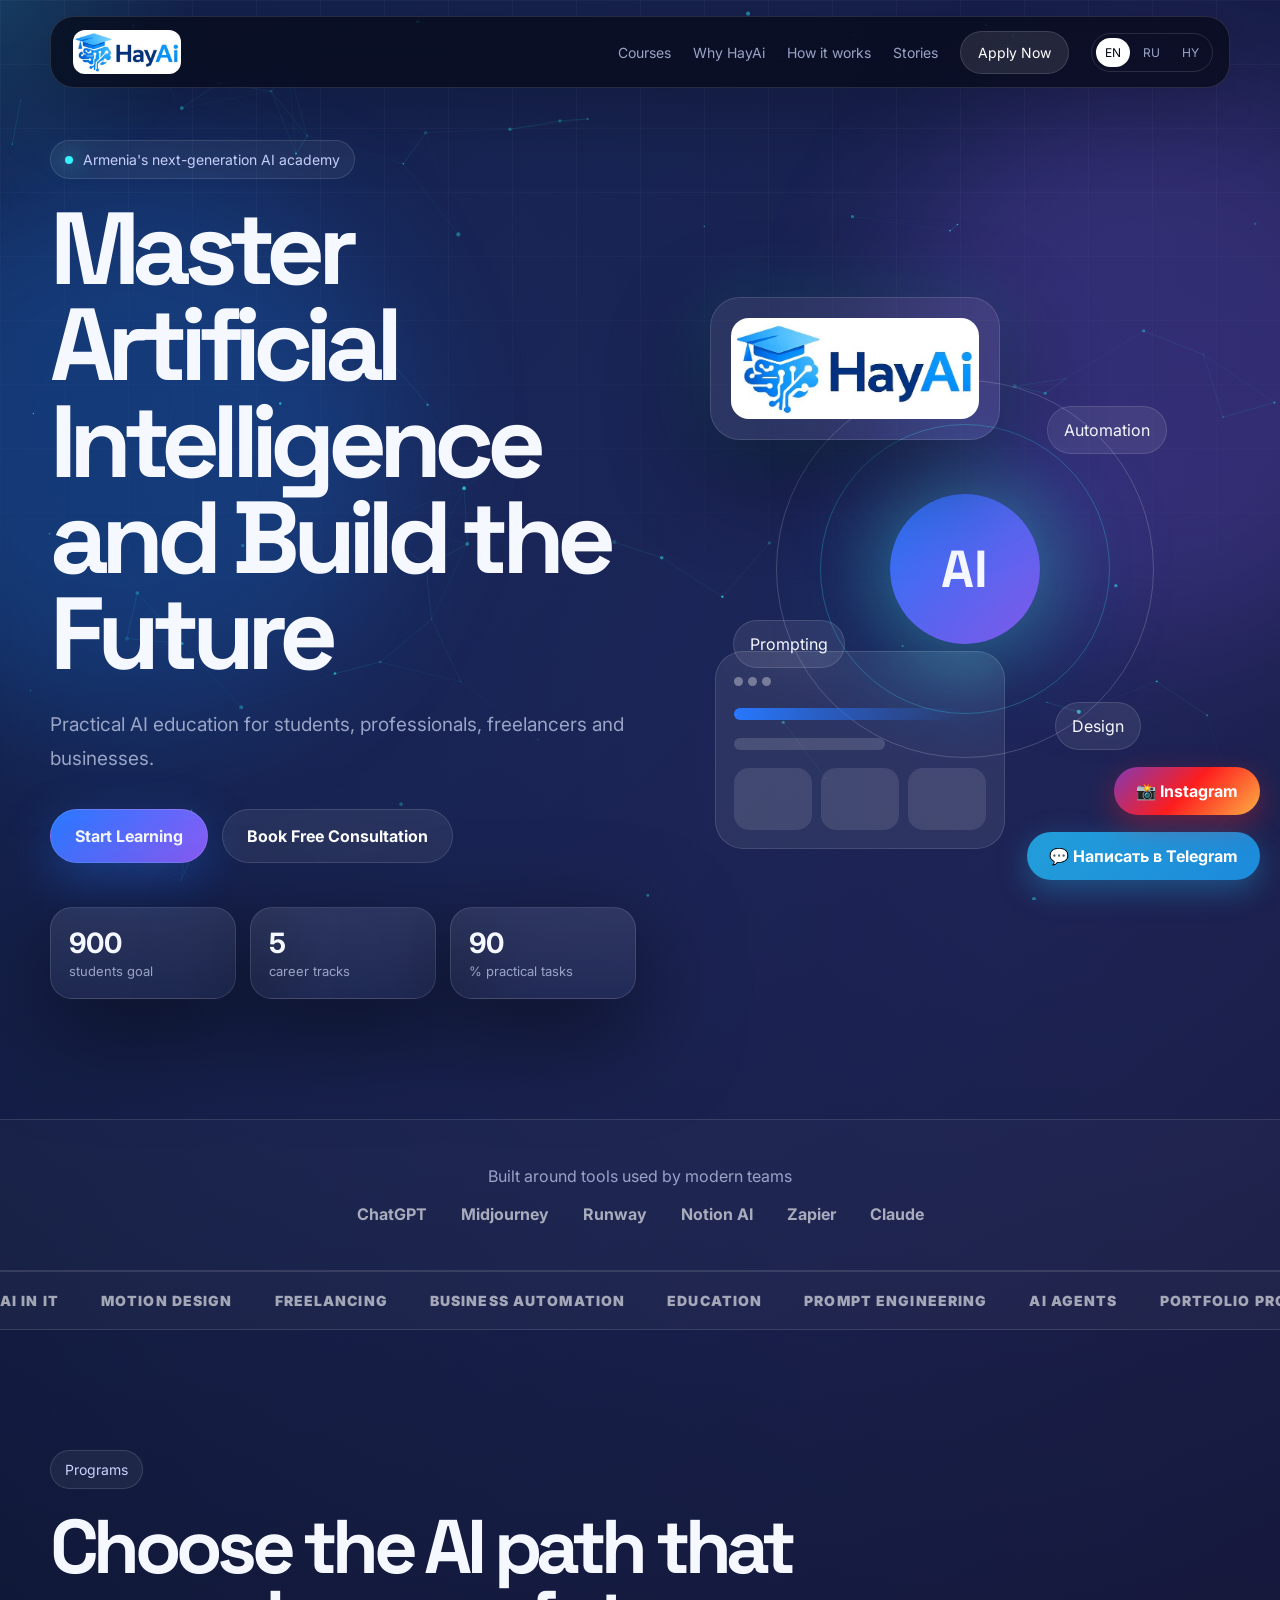
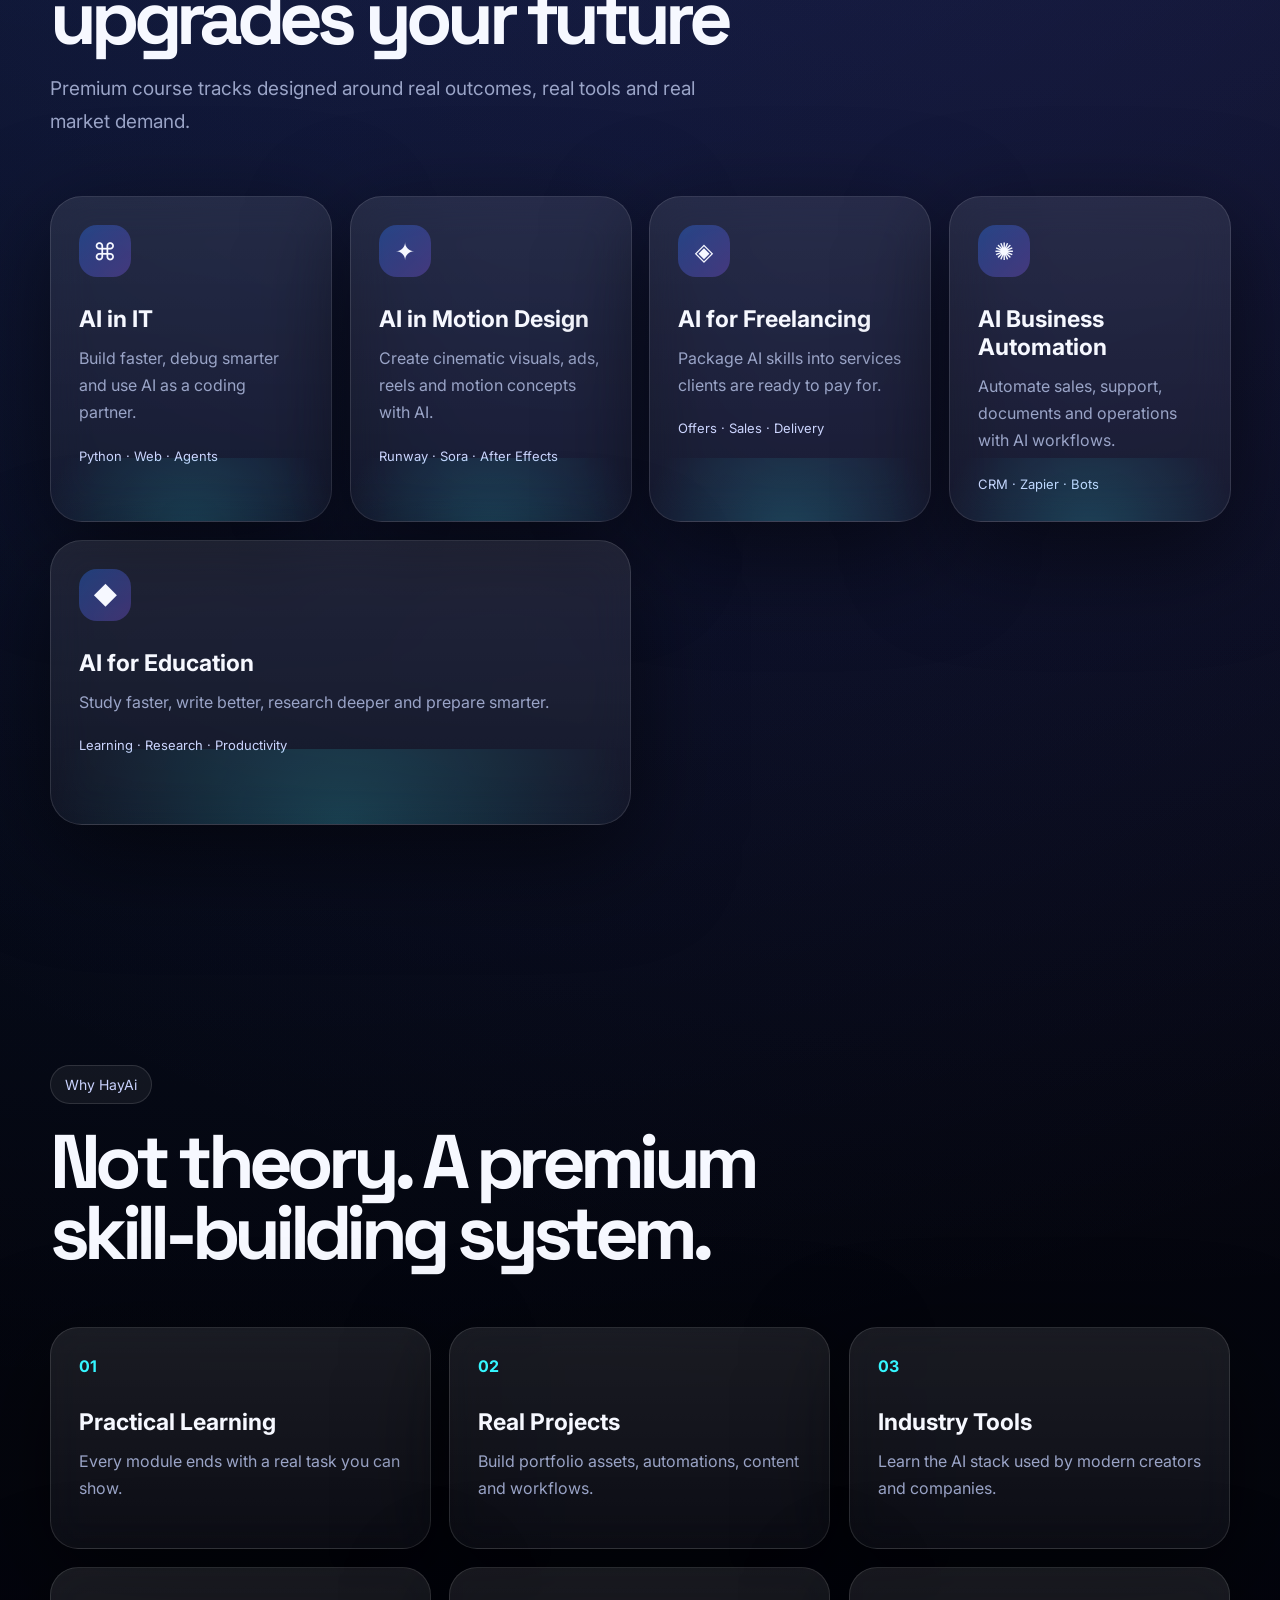
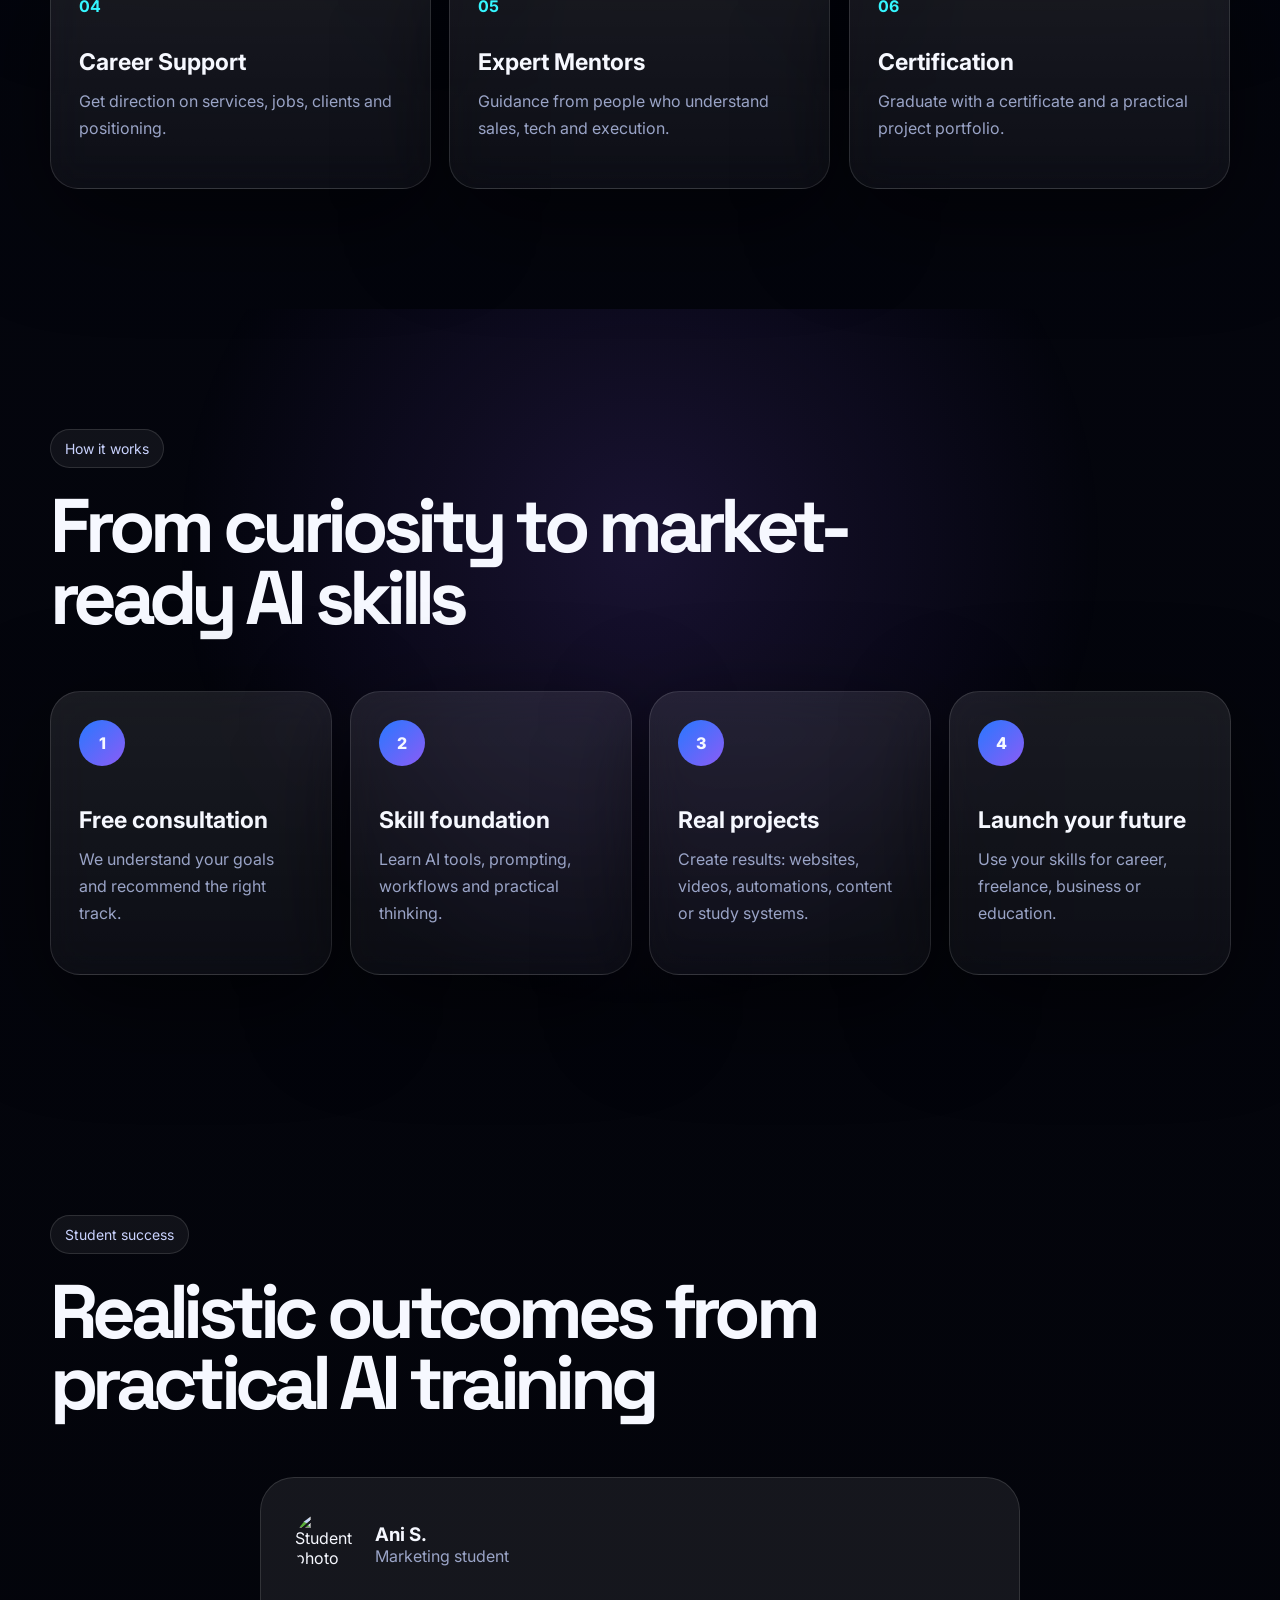
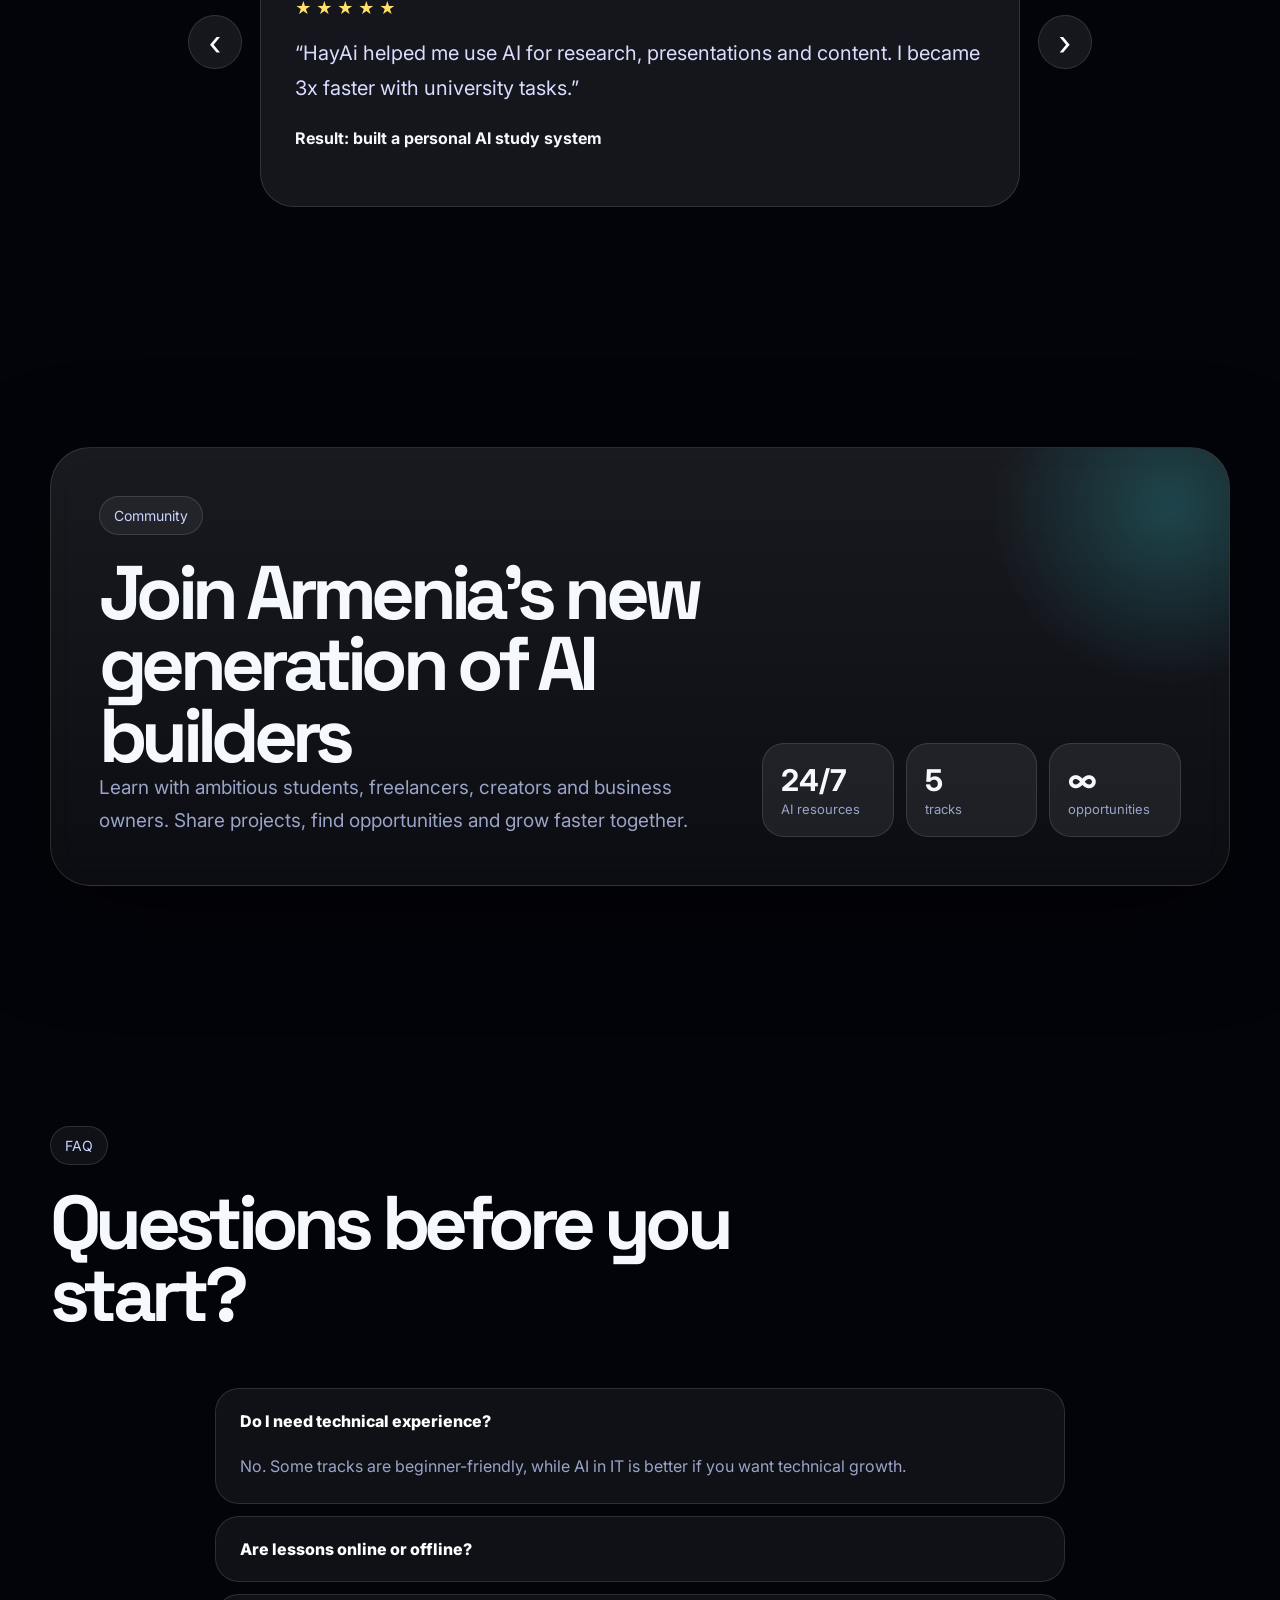
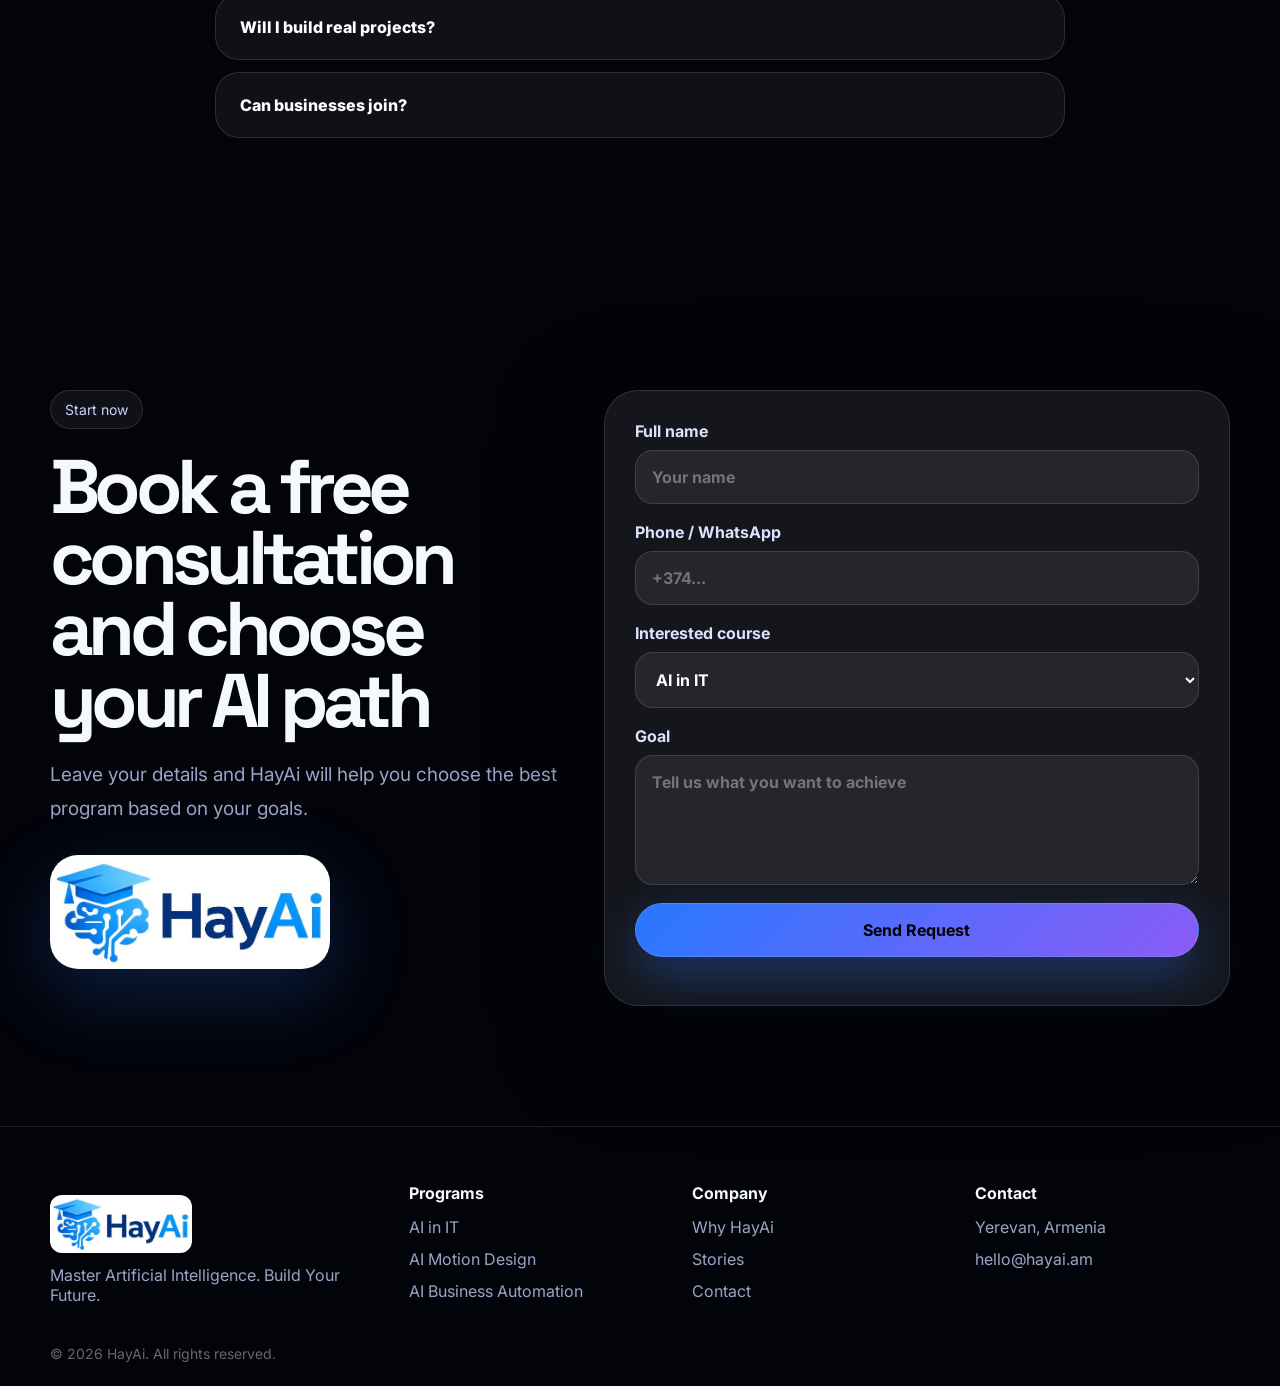
==== commit c8117a85: "Add files via upload" ====
--- a/index.html
+++ b/index.html
@@ -1,145 +1,339 @@
 <!DOCTYPE html>
-<html lang="hy">
+<html lang="en">
 <head>
   <meta charset="UTF-8" />
   <meta name="viewport" content="width=device-width, initial-scale=1.0" />
-  <title>HayAi Academy — AI կրթություն Հայաստանում</title>
-  <meta name="description" content="HayAi Academy — պրակտիկ AI դասընթացներ ուսանողների, մասնագետների, ֆրիլանսերների և բիզնեսների համար Հայաստանում։" />
+  <title>HayAi — Master Artificial Intelligence. Build Your Future.</title>
+  <meta name="description" content="HayAi is a premium AI Academy in Armenia teaching practical AI skills for IT, motion design, freelancing, business automation, and education." />
+  <meta name="keywords" content="AI Academy Armenia, AI courses, HayAi, artificial intelligence education, AI for business, AI freelancing" />
+  <meta name="theme-color" content="#050712" />
+
+  <meta property="og:title" content="HayAi — Master Artificial Intelligence" />
+  <meta property="og:description" content="Practical AI education for students, professionals, freelancers and businesses." />
+  <meta property="og:type" content="website" />
+
   <link rel="preconnect" href="https://fonts.googleapis.com">
   <link rel="preconnect" href="https://fonts.gstatic.com" crossorigin>
-  <link href="https://fonts.googleapis.com/css2?family=Inter:wght@400;500;600;700;800;900&display=swap" rel="stylesheet">
-  <link rel="stylesheet" href="styles.css" />
+  <link href="https://fonts.googleapis.com/css2?family=Inter:wght@400;500;600;700;800;900&family=Space+Grotesk:wght@500;600;700&display=swap" rel="stylesheet">
+  <link rel="stylesheet" href="style.css" />
 </head>
+<a href="https://t.me/HayAi_Academy" class="telegram-contact" target="_blank">
+  💬 Написать в Telegram
+</a>
+<a href="https://www.instagram.com/hayai.group" class="instagram-contact" target="_blank">
+  📸 Instagram
+</a>
 <body>
-  <div class="noise"></div>
-  <div class="cursor-glow"></div>
-
-  <header class="nav">
-    <a href="#top" class="brand"><img src="assets/hayai-logo.jpg" alt="HayAi logo"><span>HayAi</span></a>
-    <nav>
-      <a href="#courses" data-i18n="navCourses">Դասընթացներ</a>
-      <a href="#why" data-i18n="navWhy">Ինչու մենք</a>
-      <a href="#program" data-i18n="navProgram">Ծրագիր</a>
-      <a href="#register" data-i18n="navRegister">Գրանցվել</a>
+  <div class="loader" id="loader">
+    <img class="loader-logo" src="assets/hayai-logo.jpg" alt="HayAi logo">
+    <div class="loader-mark">Initializing AI Academy</div>
+    <div class="loader-line"><span></span></div>
+  </div>
+
+  <div class="cursor-glow" id="cursorGlow"></div>
+  <canvas id="particles"></canvas>
+  <div class="aurora aurora-one"></div>
+  <div class="aurora aurora-two"></div>
+
+  <header class="site-header">
+    <nav class="nav">
+      <a href="#hero" class="brand">
+        <img class="brand-logo" src="assets/hayai-logo.jpg" alt="HayAi logo">
+      </a>
+
+      <button class="nav-toggle" id="navToggle" aria-label="Open navigation">
+        <span></span><span></span>
+      </button>
+
+      <div class="nav-links" id="navLinks">
+        <a href="#courses" data-i18n="navCourses">Courses</a>
+        <a href="#why" data-i18n="navWhy">Why HayAi</a>
+        <a href="#process" data-i18n="navProcess">How it works</a>
+        <a href="#stories" data-i18n="navStories">Stories</a>
+        <a href="#contact" class="nav-cta" data-i18n="navApply">Apply Now</a>
+        <div class="language-switcher">
+          <button data-lang="en" class="active">EN</button>
+          <button data-lang="ru">RU</button>
+          <button data-lang="hy">HY</button>
+        </div>
+      </div>
     </nav>
-    <div class="lang-switch" aria-label="Language switcher">
-      <button class="lang-btn active" data-lang="hy">Հայ</button>
-      <button class="lang-btn" data-lang="ru">RU</button>
-      <button class="lang-btn" data-lang="en">EN</button>
+  </header>
+
+  <main>
+    <section class="hero section" id="hero">
+      <div class="hero-bg"></div>
+      <div class="container hero-grid">
+        <div class="hero-copy reveal">
+          <div class="eyebrow">
+            <span class="pulse-dot"></span>
+            <span data-i18n="heroEyebrow">Armenia's next-generation AI academy</span>
+          </div>
+          <h1 data-i18n="heroTitle">Master Artificial Intelligence and Build the Future</h1>
+          <p data-i18n="heroText">Practical AI education for students, professionals, freelancers and businesses.</p>
+          <div class="hero-actions">
+            <a href="#courses" class="btn btn-primary" data-i18n="startLearning">Start Learning</a>
+            <a href="#contact" class="btn btn-secondary" data-i18n="bookConsultation">Book Free Consultation</a>
+          </div>
+
+          <div class="trust-row">
+            <div><strong class="counter" data-target="1200">0</strong><span data-i18n="statStudents">students goal</span></div>
+            <div><strong class="counter" data-target="5">0</strong><span data-i18n="statTracks">career tracks</span></div>
+            <div><strong class="counter" data-target="94">0</strong><span data-i18n="statPractical">% practical tasks</span></div>
+          </div>
+        </div>
+
+        <div class="hero-visual reveal" id="heroVisual">
+          <div class="logo-hologram parallax" data-depth="0.16"><img src="assets/hayai-logo.jpg" alt="HayAi logo"></div>
+          <div class="ai-orb">
+            <div class="orb-ring ring-one"></div>
+            <div class="orb-ring ring-two"></div>
+            <div class="orb-core">AI</div>
+            <div class="floating-chip chip-one">Automation</div>
+            <div class="floating-chip chip-two">Prompting</div>
+            <div class="floating-chip chip-three">Design</div>
+          </div>
+          <div class="dashboard-card glass">
+            <div class="dash-top">
+              <span></span><span></span><span></span>
+            </div>
+            <div class="dash-line wide"></div>
+            <div class="dash-line"></div>
+            <div class="dash-grid">
+              <div></div><div></div><div></div>
+            </div>
+          </div>
+        </div>
+      </div>
+    </section>
+
+    <section class="logos section-sm">
+      <div class="container">
+        <p data-i18n="trustedBy">Built around tools used by modern teams</p>
+        <div class="logo-strip">
+          <span>ChatGPT</span><span>Midjourney</span><span>Runway</span><span>Notion AI</span><span>Zapier</span><span>Claude</span>
+        </div>
+      </div>
+    </section>
+    <section class="ticker-section">
+      <div class="ticker-track">
+        <span>AI in IT</span><span>Motion Design</span><span>Freelancing</span><span>Business Automation</span><span>Education</span><span>Prompt Engineering</span><span>AI Agents</span><span>Portfolio Projects</span>
+        <span>AI in IT</span><span>Motion Design</span><span>Freelancing</span><span>Business Automation</span><span>Education</span><span>Prompt Engineering</span><span>AI Agents</span><span>Portfolio Projects</span>
+      </div>
+    </section>
+
+    <section class="section" id="courses">
+      <div class="container">
+        <div class="section-heading reveal">
+          <span class="section-kicker" data-i18n="coursesKicker">Programs</span>
+          <h2 data-i18n="coursesTitle">Choose the AI path that upgrades your future</h2>
+          <p data-i18n="coursesText">Premium course tracks designed around real outcomes, real tools and real market demand.</p>
+        </div>
+
+        <div class="course-grid">
+          <article class="course-card reveal">
+            <div class="icon">⌘</div>
+            <h3>AI in IT</h3>
+            <p data-i18n="courseIt">Build faster, debug smarter and use AI as a coding partner.</p>
+            <span>Python · Web · Agents</span>
+          </article>
+          <article class="course-card reveal">
+            <div class="icon">✦</div>
+            <h3>AI in Motion Design</h3>
+            <p data-i18n="courseMotion">Create cinematic visuals, ads, reels and motion concepts with AI.</p>
+            <span>Runway · Sora · After Effects</span>
+          </article>
+          <article class="course-card reveal">
+            <div class="icon">◈</div>
+            <h3>AI for Freelancing</h3>
+            <p data-i18n="courseFreelance">Package AI skills into services clients are ready to pay for.</p>
+            <span>Offers · Sales · Delivery</span>
+          </article>
+          <article class="course-card reveal">
+            <div class="icon">✺</div>
+            <h3>AI Business Automation</h3>
+            <p data-i18n="courseBusiness">Automate sales, support, documents and operations with AI workflows.</p>
+            <span>CRM · Zapier · Bots</span>
+          </article>
+          <article class="course-card reveal course-wide">
+            <div class="icon">◆</div>
+            <h3>AI for Education</h3>
+            <p data-i18n="courseEducation">Study faster, write better, research deeper and prepare smarter.</p>
+            <span>Learning · Research · Productivity</span>
+          </article>
+        </div>
+      </div>
+    </section>
+
+    <section class="section why" id="why">
+      <div class="container">
+        <div class="section-heading reveal">
+          <span class="section-kicker" data-i18n="whyKicker">Why HayAi</span>
+          <h2 data-i18n="whyTitle">Not theory. A premium skill-building system.</h2>
+        </div>
+
+        <div class="feature-grid">
+          <div class="feature reveal"><b>01</b><h3 data-i18n="practical">Practical Learning</h3><p data-i18n="practicalText">Every module ends with a real task you can show.</p></div>
+          <div class="feature reveal"><b>02</b><h3 data-i18n="projects">Real Projects</h3><p data-i18n="projectsText">Build portfolio assets, automations, content and workflows.</p></div>
+          <div class="feature reveal"><b>03</b><h3 data-i18n="tools">Industry Tools</h3><p data-i18n="toolsText">Learn the AI stack used by modern creators and companies.</p></div>
+          <div class="feature reveal"><b>04</b><h3 data-i18n="career">Career Support</h3><p data-i18n="careerText">Get direction on services, jobs, clients and positioning.</p></div>
+          <div class="feature reveal"><b>05</b><h3 data-i18n="mentors">Expert Mentors</h3><p data-i18n="mentorsText">Guidance from people who understand sales, tech and execution.</p></div>
+          <div class="feature reveal"><b>06</b><h3 data-i18n="cert">Certification</h3><p data-i18n="certText">Graduate with a certificate and a practical project portfolio.</p></div>
+        </div>
+      </div>
+    </section>
+
+    <section class="section process" id="process">
+      <div class="container">
+        <div class="section-heading reveal">
+          <span class="section-kicker" data-i18n="processKicker">How it works</span>
+          <h2 data-i18n="processTitle">From curiosity to market-ready AI skills</h2>
+        </div>
+
+        <div class="timeline">
+          <div class="step reveal"><span>1</span><h3 data-i18n="step1">Free consultation</h3><p data-i18n="step1Text">We understand your goals and recommend the right track.</p></div>
+          <div class="step reveal"><span>2</span><h3 data-i18n="step2">Skill foundation</h3><p data-i18n="step2Text">Learn AI tools, prompting, workflows and practical thinking.</p></div>
+          <div class="step reveal"><span>3</span><h3 data-i18n="step3">Real projects</h3><p data-i18n="step3Text">Create results: websites, videos, automations, content or study systems.</p></div>
+          <div class="step reveal"><span>4</span><h3 data-i18n="step4">Launch your future</h3><p data-i18n="step4Text">Use your skills for career, freelance, business or education.</p></div>
+        </div>
+      </div>
+    </section>
+
+    <section class="section stories" id="stories">
+      <div class="container">
+        <div class="section-heading reveal">
+          <span class="section-kicker" data-i18n="storiesKicker">Student success</span>
+          <h2 data-i18n="storiesTitle">Realistic outcomes from practical AI training</h2>
+        </div>
+
+        <div class="testimonial-slider reveal">
+          <button class="slider-btn" id="prevTestimonial">‹</button>
+          <div class="testimonial-card glass" id="testimonialCard">
+            <div class="person">
+              <img id="testimonialImg" src="https://images.unsplash.com/photo-1494790108377-be9c29b29330?auto=format&fit=crop&w=160&q=80" alt="Student photo">
+              <div>
+                <h3 id="testimonialName">Ani S.</h3>
+                <span id="testimonialRole">Marketing student</span>
+              </div>
+            </div>
+            <div class="stars">★★★★★</div>
+            <p id="testimonialText">“HayAi helped me use AI for research, presentations and content. I became 3x faster with university tasks.”</p>
+            <strong id="testimonialResult">Result: built a personal AI study system</strong>
+          </div>
+          <button class="slider-btn" id="nextTestimonial">›</button>
+        </div>
+      </div>
+    </section>
+
+    <section class="section community">
+      <div class="container community-card reveal">
+        <div>
+          <span class="section-kicker" data-i18n="communityKicker">Community</span>
+          <h2 data-i18n="communityTitle">Join Armenia's new generation of AI builders</h2>
+          <p data-i18n="communityText">Learn with ambitious students, freelancers, creators and business owners. Share projects, find opportunities and grow faster together.</p>
+        </div>
+        <div class="community-stats">
+          <div><strong>24/7</strong><span>AI resources</span></div>
+          <div><strong>5</strong><span>tracks</span></div>
+          <div><strong>∞</strong><span>opportunities</span></div>
+        </div>
+      </div>
+    </section>
+
+    <section class="section faq">
+      <div class="container">
+        <div class="section-heading reveal">
+          <span class="section-kicker">FAQ</span>
+          <h2 data-i18n="faqTitle">Questions before you start?</h2>
+        </div>
+
+        <div class="accordion reveal">
+          <div class="faq-item active">
+            <button data-i18n="faq1">Do I need technical experience?</button>
+            <p data-i18n="faq1Text">No. Some tracks are beginner-friendly, while AI in IT is better if you want technical growth.</p>
+          </div>
+          <div class="faq-item">
+            <button data-i18n="faq2">Are lessons online or offline?</button>
+            <p data-i18n="faq2Text">HayAi can run online sessions, consultations and practical assignments depending on the group format.</p>
+          </div>
+          <div class="faq-item">
+            <button data-i18n="faq3">Will I build real projects?</button>
+            <p data-i18n="faq3Text">Yes. The main goal is to graduate with practical assets, not just theory.</p>
+          </div>
+          <div class="faq-item">
+            <button data-i18n="faq4">Can businesses join?</button>
+            <p data-i18n="faq4Text">Yes. AI Business Automation is designed for owners and teams that want workflows and productivity gains.</p>
+          </div>
+        </div>
+      </div>
+    </section>
+
+    <section class="section contact" id="contact">
+      <div class="container contact-grid">
+        <div class="contact-copy reveal">
+          <span class="section-kicker" data-i18n="contactKicker">Start now</span>
+          <h2 data-i18n="contactTitle">Book a free consultation and choose your AI path</h2>
+          <p data-i18n="contactText">Leave your details and HayAi will help you choose the best program based on your goals.</p>
+          <img class="contact-logo" src="assets/hayai-logo.jpg" alt="HayAi logo">
+        </div>
+
+        <form class="lead-form glass reveal" id="leadForm">
+          <label>
+            <span data-i18n="nameLabel">Full name</span>
+            <input type="text" name="name" placeholder="Your name" required />
+          </label>
+          <label>
+            <span data-i18n="phoneLabel">Phone / WhatsApp</span>
+            <input type="tel" name="phone" placeholder="+374..." required />
+          </label>
+          <label>
+            <span data-i18n="courseLabel">Interested course</span>
+            <select name="course">
+              <option>AI in IT</option>
+              <option>AI in Motion Design</option>
+              <option>AI for Freelancing</option>
+              <option>AI Business Automation</option>
+              <option>AI for Education</option>
+            </select>
+          </label>
+          <label>
+            <span data-i18n="messageLabel">Goal</span>
+            <textarea name="message" placeholder="Tell us what you want to achieve"></textarea>
+          </label>
+          <button type="submit" class="btn btn-primary" data-i18n="sendRequest">Send Request</button>
+          <p class="form-note" id="formNote"></p>
+        </form>
+      </div>
+    </section>
+  </main>
+
+  <footer class="footer">
+    <div class="container footer-grid">
+      <div>
+        <a href="#hero" class="brand"><img class="brand-logo" src="assets/hayai-logo.jpg" alt="HayAi logo"></a>
+        <p data-i18n="footerText">Master Artificial Intelligence. Build Your Future.</p>
+      </div>
+      <div>
+        <h4>Programs</h4>
+        <a href="#courses">AI in IT</a>
+        <a href="#courses">AI Motion Design</a>
+        <a href="#courses">AI Business Automation</a>
+      </div>
+      <div>
+        <h4>Company</h4>
+        <a href="#why">Why HayAi</a>
+        <a href="#stories">Stories</a>
+        <a href="#contact">Contact</a>
+      </div>
+      <div>
+        <h4>Contact</h4>
+        <p>Yerevan, Armenia</p>
+        <p>hello@hayai.am</p>
+      </div>
     </div>
-    <a class="nav-cta" href="#register" data-i18n="navCta">Սկսել հիմա</a>
-  </header>
-
-  <main id="top">
-    <section class="hero">
-      <div class="orb orb-1"></div><div class="orb orb-2"></div>
-      <div class="hero-content reveal">
-        <div class="eyebrow" data-i18n="eyebrow">AI Academy Armenia • Premium Education</div>
-        <h1 data-i18n="heroTitle">Սովորիր արհեստական բանականություն ու կառուցիր քո ապագան</h1>
-        <p class="hero-text" data-i18n="heroText">HayAi-ն պրակտիկ AI ակադեմիա է՝ ուսանողների, մասնագետների, ֆրիլանսերների, ձեռներեցների և բիզնեսների համար։ Այստեղ սովորում ես ոչ թե տեսություն, այլ իրական գործիքներ, ավտոմատացումներ և եկամուտ ստեղծող հմտություններ։</p>
-        <div class="hero-actions">
-          <a class="btn primary magnetic" href="#register" data-i18n="heroPrimary">Գրանցվել անվճար խորհրդատվության</a>
-          <a class="btn ghost" href="#courses" data-i18n="heroGhost">Տեսնել ուղղությունները</a>
-        </div>
-        <div class="stats">
-          <div><b>5</b><span data-i18n="stat1">AI ուղղություն</span></div>
-          <div><b>0→Pro</b><span data-i18n="stat2">հարմար սկսնակների համար</span></div>
-          <div><b>Live</b><span data-i18n="stat3">Zoom դասեր և աջակցություն</span></div>
-        </div>
-      </div>
-      <div class="hero-card reveal delay">
-        <img src="assets/hayai-logo.jpg" alt="HayAi logo" class="hero-logo">
-        <div class="glass-card floating">
-          <span class="chip">Next cohort</span>
-          <h3 data-i18n="sprintTitle">AI Skills Sprint</h3>
-          <p data-i18n="sprintText">Prompt Engineering • ChatGPT • Automation • Freelance • Business AI</p>
-          <div class="progress"><span></span></div>
-        </div>
-        <div class="mini-card one" data-i18n="mini1">+ AI Portfolio</div>
-        <div class="mini-card two" data-i18n="mini2">+ Telegram Support</div>
-      </div>
-    </section>
-
-    <section class="logos reveal">
-      <span data-i18n="logosText">Ոգեշնչված ժամանակակից tech ոճից</span><b>Apple</b><b>OpenAI</b><b>Stripe</b><b>Linear</b><b>Framer</b>
-    </section>
-
-    <section id="courses" class="section">
-      <div class="section-title reveal"><span>Courses</span><h2 data-i18n="coursesTitle">AI ուղղություններ, որոնք կարող են արագ տալ իրական արդյունք</h2></div>
-      <div class="course-grid">
-        <article class="course reveal"><i>⌘</i><h3>AI in IT</h3><p data-i18n="course1">Սովորիր օգտագործել AI գործիքներ կոդի, կայքերի, հավելվածների, debugging-ի և պրոդուկտ մտածողության համար։</p></article>
-        <article class="course reveal"><i>✦</i><h3>AI Motion Design</h3><p data-i18n="course2">Ստեղծիր վիդեոներ, ռիլսեր, գովազդային կոնտենտ, storyboard և visual concepts՝ AI workflow-ներով։</p></article>
-        <article class="course reveal"><i>₿</i><h3>AI Freelance Income</h3><p data-i18n="course3">Ինչպես AI-ով ստեղծել ծառայություններ, փաթեթավորել առաջարկը, գտնել հաճախորդներ և վաճառել։</p></article>
-        <article class="course reveal"><i>⚡</i><h3>Business Automation</h3><p data-i18n="course4">Ավտոմատացրու վաճառքը, CRM-ը, հաճախորդների պատասխանները, հաշվետվությունները և թիմի աշխատանքը։</p></article>
-        <article class="course reveal"><i>🎓</i><h3>AI for Study</h3><p data-i18n="course5">AI-ն ուսման մեջ՝ արագ հետազոտություն, կոնսպեկտներ, պրեզենտացիաներ, քննության պատրաստություն։</p></article>
-        <article class="course premium reveal"><i>◆</i><h3>Premium Mentorship</h3><p data-i18n="course6">Անհատական ուղղորդում, պրակտիկ առաջադրանքներ, պորտֆոլիո և արդյունքի վրա կենտրոնացած ծրագիր։</p></article>
-      </div>
-    </section>
-
-    <section id="why" class="section split">
-      <div class="reveal"><span class="tag">Why HayAi</span><h2 data-i18n="whyTitle">Սա սովորական դասընթաց չէ։ Սա AI մտածելակերպի արագացում է։</h2><p data-i18n="whyText">Մենք կառուցում ենք միջավայր, որտեղ մարդը սովորում է մտածել, ստեղծել և վաճառել AI-ի օգնությամբ։ Յուրաքանչյուր մոդուլ ունի գործնական արդյունք՝ պատրաստ prompt-եր, workflow-ներ, automation-ներ և իրական кейսեր։</p></div>
-      <div class="features reveal">
-        <div><b>01</b><h3 data-i18n="feat1Title">Պրակտիկ դասեր</h3><p data-i18n="feat1Text">Ամեն դասից հետո ունես պատրաստ կիրառելի գործիք։</p></div>
-        <div><b>02</b><h3 data-i18n="feat2Title">Հայերեն բացատրություն</h3><p data-i18n="feat2Text">Բարդ AI թեմաները պարզ, հասկանալի և կիրառելի ձևով։</p></div>
-        <div><b>03</b><h3 data-i18n="feat3Title">Վաճառքի մտածողություն</h3><p data-i18n="feat3Text">Սովորում ես ոչ միայն ստեղծել, այլ նաև փաթեթավորել ու վաճառել։</p></div>
-      </div>
-    </section>
-
-    <section id="program" class="section timeline">
-      <div class="section-title reveal"><span>Program</span><h2 data-i18n="programTitle">Ինչ է սովորում ուսանողը</h2></div>
-      <div class="steps">
-        <div class="step reveal"><b>1</b><h3 data-i18n="step1Title">AI հիմքեր</h3><p data-i18n="step1Text">Ինչպես ճիշտ աշխատել ChatGPT-ի, image/video AI-ի և automation գործիքների հետ։</p></div>
-        <div class="step reveal"><b>2</b><h3>Prompt Engineering</h3><p data-i18n="step2Text">Պրոֆեսիոնալ prompt-երի կառուցվածք, վաճառքի, ուսման և բիզնեսի համար։</p></div>
-        <div class="step reveal"><b>3</b><h3 data-i18n="step3Title">Real Projects</h3><p data-i18n="step3Text">Կայքի կոնտենտ, ռիլս, գովազդ, CRM սցենար, բոտի logic և mini-portfolio։</p></div>
-        <div class="step reveal"><b>4</b><h3 data-i18n="step4Title">Monetization</h3><p data-i18n="step4Text">Ինչ ծառայություն առաջարկել, ինչպես գին դնել, ինչպես գրել հաճախորդին և փակել վաճառքը։</p></div>
-      </div>
-    </section>
-
-
-    <section class="section details">
-      <div class="section-title reveal"><span>Premium Details</span><h2 data-i18n="detailsTitle">Փոքր դետալներ, որոնք HayAi-ին դարձնում են ուժեղ կրթական փորձ</h2></div>
-      <div class="detail-grid">
-        <div class="detail-card reveal"><span>01</span><h3 data-i18n="detail1Title">Անձնական Roadmap</h3><p data-i18n="detail1Text">Սկզբում հասկանում ենք քո նպատակը՝ ուսում, աշխատանք, freelance կամ բիզնես, հետո տալիս ենք հստակ քայլերի քարտեզ։</p></div>
-        <div class="detail-card reveal"><span>02</span><h3 data-i18n="detail2Title">Պատրաստ Template-ներ</h3><p data-i18n="detail2Text">Ստանում ես prompt pack-եր, վաճառքի նամակներ, content framework-ներ և AI workflow-ներ, որոնք կարող ես միանգամից կիրառել։</p></div>
-        <div class="detail-card reveal"><span>03</span><h3 data-i18n="detail3Title">Portfolio արդյունք</h3><p data-i18n="detail3Text">Դասընթացի ընթացքում հավաքում ես փոքր, բայց գեղեցիկ portfolio՝ կայքի տեքստ, գովազդ, ռիլս, bot logic և automation օրինակներ։</p></div>
-      </div>
-    </section>
-
-    <section class="section testimonials">
-      <div class="section-title reveal"><span>Reviews</span><h2 data-i18n="reviewsTitle">Ինչ են ասում ուսանողները HayAi-ի մասին</h2></div>
-      <div class="review-grid">
-        <article class="review reveal"><div class="stars">★★★★★</div><p data-i18n="review1Text">«Առաջին անգամ AI-ն հասկացա պարզ լեզվով։ Ամենակարևորը՝ դասից հետո արդեն գիտեի ինչ անել և ինչպես կիրառել գործիքները իմ աշխատանքի մեջ»։</p><div class="person"><b data-i18n="review1Name">Անի Մ.</b><span data-i18n="review1Role">Ուսանող • AI for Study</span></div></article>
-        <article class="review reveal"><div class="stars">★★★★★</div><p data-i18n="review2Text">«Շատ պրակտիկ էր։ Prompt-երը, վաճառքի գաղափարները և freelance փաթեթավորումը ինձ օգնեցին հասկանալ՝ ինչպես AI-ից իրական ծառայություն սարքել»։</p><div class="person"><b data-i18n="review2Name">Դավիթ Ս.</b><span data-i18n="review2Role">Ֆրիլանսեր • AI Freelance Income</span></div></article>
-        <article class="review reveal"><div class="stars">★★★★★</div><p data-i18n="review3Text">«Բիզնես ավտոմատացման բաժինը շատ օգտակար էր։ Հասկացանք՝ ինչպես արագացնել հաճախորդների պատասխանները և թիմի աշխատանքը»։</p><div class="person"><b data-i18n="review3Name">Մարիամ Հ.</b><span data-i18n="review3Role">Փոքր բիզնես • Automation</span></div></article>
-      </div>
-    </section>
-    <section id="register" class="section register">
-      <div class="register-card reveal">
-        <div>
-          <span class="tag">Registration</span>
-          <h2 data-i18n="regTitle">Գրանցվիր անվճար խորհրդատվության</h2>
-          <p data-i18n="regText">Լրացրու տվյալները, և հայտը կարող է ուղարկվել Telegram՝ HayAi թիմին։</p>
-          <div class="socials">
-            <a href="https://t.me/HayAi_Academy" target="_blank" aria-label="Telegram"><svg viewBox="0 0 24 24"><path d="M9.8 15.7 9.4 20c.6 0 .9-.3 1.2-.6l2.9-2.8 6 4.4c1.1.6 1.9.3 2.2-1l4-18.4c.4-1.6-.6-2.2-1.7-1.8L1.6 8.4C.1 9 .1 9.9 1.3 10.3l5.7 1.8L20.3 3.8c.6-.4 1.2-.2.7.2L9.8 15.7Z"/></svg>Telegram</a>
-            <a href="https://www.instagram.com/hayai.group/?utm_source=ig_web_button_share_sheet" target="_blank" aria-label="Instagram"><svg viewBox="0 0 24 24"><path d="M7 2h10a5 5 0 0 1 5 5v10a5 5 0 0 1-5 5H7a5 5 0 0 1-5-5V7a5 5 0 0 1 5-5Zm0 2a3 3 0 0 0-3 3v10a3 3 0 0 0 3 3h10a3 3 0 0 0 3-3V7a3 3 0 0 0-3-3H7Zm5 3.8A4.2 4.2 0 1 1 12 16.2 4.2 4.2 0 0 1 12 7.8Zm0 2A2.2 2.2 0 1 0 12 14.2 2.2 2.2 0 0 0 12 9.8ZM17.2 6.4a1 1 0 1 1-1 1 1 1 0 0 1 1-1Z"/></svg>Instagram</a>
-          </div>
-        </div>
-        <form id="leadForm" class="form">
-          <input name="name" data-i18n-placeholder="phName" placeholder="Անուն Ազգանուն" required>
-          <input name="phone" data-i18n-placeholder="phPhone" placeholder="Հեռախոսահամար" required>
-          <select name="course" required>
-            <option value="" data-i18n="selectCourse">Ընտրիր ուղղությունը</option>
-            <option>AI in IT</option><option>AI Motion Design</option><option>AI Freelance Income</option><option>Business Automation</option><option>AI for Study</option>
-          </select>
-          <textarea name="message" data-i18n-placeholder="phMessage" placeholder="Գրիր՝ ինչ նպատակ ունես"></textarea>
-          <button class="btn primary" type="submit" data-i18n="submitBtn">Ուղարկել հայտը</button>
-      
-        </form>
-      </div>
-    </section>
-  </main>
-
-  <footer><img src="assets/hayai-logo.jpg" alt="HayAi logo"><p>© 2026 HayAi Academy. Master Artificial Intelligence. Build Your Future.</p></footer>
+    <div class="container copyright">© 2026 HayAi. All rights reserved.</div>
+  </footer>
+
   <script src="script.js"></script>
 </body>
 </html>
--- a/style.css
+++ b/style.css
@@ -0,0 +1,574 @@
+:root {
+  --bg: #050712;
+  --bg-2: #080b1d;
+  --text: #f6f8ff;
+  --muted: #9aa4c7;
+  --line: rgba(255,255,255,.12);
+  --blue: #2878ff;
+  --purple: #8b5cf6;
+  --cyan: #35f6ff;
+  --glass: rgba(255,255,255,.075);
+  --shadow: 0 30px 100px rgba(0,0,0,.55);
+}
+
+* { box-sizing: border-box; margin: 0; padding: 0; }
+html { scroll-behavior: smooth; }
+body {
+  font-family: Inter, system-ui, sans-serif;
+  background:
+    radial-gradient(circle at 20% 5%, rgba(40,120,255,.22), transparent 35%),
+    radial-gradient(circle at 85% 10%, rgba(139,92,246,.18), transparent 30%),
+    linear-gradient(180deg, var(--bg), #03040a 70%);
+  color: var(--text);
+  overflow-x: hidden;
+}
+
+body::before {
+  content: "";
+  position: fixed;
+  inset: 0;
+  background-image:
+    linear-gradient(rgba(255,255,255,.035) 1px, transparent 1px),
+    linear-gradient(90deg, rgba(255,255,255,.035) 1px, transparent 1px);
+  background-size: 64px 64px;
+  mask-image: linear-gradient(to bottom, black, transparent 85%);
+  pointer-events: none;
+  z-index: -2;
+}
+
+a { color: inherit; text-decoration: none; }
+button, input, select, textarea { font: inherit; }
+.container { width: min(1180px, calc(100% - 32px)); margin: 0 auto; }
+.section { padding: 120px 0; position: relative; }
+.section-sm { padding: 46px 0; }
+
+.loader {
+  position: fixed;
+  inset: 0;
+  z-index: 999;
+  display: grid;
+  place-items: center;
+  background: #03040a;
+  transition: opacity .6s ease, visibility .6s ease;
+}
+.loader.hidden { opacity: 0; visibility: hidden; }
+.loader-mark {
+  font-family: "Space Grotesk", sans-serif;
+  font-size: clamp(34px, 7vw, 80px);
+  font-weight: 700;
+  letter-spacing: -0.07em;
+}
+.loader-line {
+  position: absolute;
+  bottom: 30%;
+  width: 180px;
+  height: 2px;
+  background: rgba(255,255,255,.1);
+  overflow: hidden;
+}
+.loader-line span {
+  display: block;
+  height: 100%;
+  width: 45%;
+  background: linear-gradient(90deg, var(--blue), var(--cyan));
+  animation: load 1.2s infinite ease-in-out;
+}
+@keyframes load { 0% { transform: translateX(-100%); } 100% { transform: translateX(250%); } }
+
+.cursor-glow {
+  position: fixed;
+  width: 440px;
+  height: 440px;
+  border-radius: 50%;
+  background: radial-gradient(circle, rgba(53,246,255,.13), transparent 65%);
+  pointer-events: none;
+  transform: translate(-50%, -50%);
+  z-index: -1;
+}
+#particles {
+  position: fixed;
+  inset: 0;
+  z-index: -1;
+  pointer-events: none;
+}
+
+.site-header {
+  position: fixed;
+  top: 16px;
+  left: 0;
+  right: 0;
+  z-index: 100;
+}
+.nav {
+  width: min(1180px, calc(100% - 32px));
+  margin: 0 auto;
+  height: 72px;
+  padding: 0 16px 0 22px;
+  display: flex;
+  align-items: center;
+  justify-content: space-between;
+  border: 1px solid var(--line);
+  border-radius: 24px;
+  background: rgba(5,7,18,.68);
+  backdrop-filter: blur(22px);
+  box-shadow: 0 20px 80px rgba(0,0,0,.24);
+}
+.brand {
+  display: inline-flex;
+  align-items: center;
+  gap: 11px;
+  font-weight: 800;
+  letter-spacing: -.04em;
+}
+.brand-icon {
+  width: 34px;
+  height: 34px;
+  display: grid;
+  place-items: center;
+  border-radius: 12px;
+  background: linear-gradient(135deg, var(--blue), var(--purple));
+  box-shadow: 0 0 28px rgba(40,120,255,.45);
+}
+.nav-links { display: flex; align-items: center; gap: 22px; color: var(--muted); font-size: 14px; }
+.nav-links a:hover { color: white; }
+.nav-cta {
+  padding: 12px 17px;
+  border-radius: 999px;
+  background: rgba(255,255,255,.1);
+  color: white !important;
+  border: 1px solid var(--line);
+}
+.language-switcher {
+  display: flex;
+  gap: 4px;
+  padding: 4px;
+  border: 1px solid var(--line);
+  border-radius: 999px;
+}
+.language-switcher button {
+  border: 0;
+  color: var(--muted);
+  background: transparent;
+  padding: 7px 9px;
+  border-radius: 999px;
+  cursor: pointer;
+  font-size: 12px;
+}
+.language-switcher button.active { background: white; color: #050712; }
+.nav-toggle { display: none; background: transparent; border: 0; width: 38px; height: 38px; }
+.nav-toggle span { display: block; height: 2px; background: white; margin: 7px 0; }
+
+.hero { min-height: 100vh; display: flex; align-items: center; padding-top: 140px; }
+.hero-grid { display: grid; grid-template-columns: 1.05fr .95fr; gap: 64px; align-items: center; }
+.eyebrow, .section-kicker {
+  display: inline-flex;
+  align-items: center;
+  gap: 10px;
+  padding: 10px 14px;
+  border: 1px solid var(--line);
+  border-radius: 999px;
+  background: rgba(255,255,255,.055);
+  color: #cad3ff;
+  font-size: 14px;
+  margin-bottom: 22px;
+}
+.pulse-dot {
+  width: 8px; height: 8px; border-radius: 50%;
+  background: var(--cyan);
+  box-shadow: 0 0 22px var(--cyan);
+}
+h1, h2 {
+  font-family: "Space Grotesk", Inter, sans-serif;
+  letter-spacing: -.075em;
+  line-height: .94;
+}
+h1 { font-size: clamp(54px, 8vw, 105px); max-width: 880px; }
+h2 { font-size: clamp(42px, 6vw, 76px); }
+.hero-copy p, .section-heading p, .contact-copy p, .community-card p {
+  color: var(--muted);
+  font-size: 19px;
+  line-height: 1.75;
+}
+.hero-copy > p { max-width: 620px; margin: 26px 0 34px; }
+
+.btn {
+  display: inline-flex;
+  justify-content: center;
+  align-items: center;
+  min-height: 54px;
+  padding: 0 24px;
+  border-radius: 999px;
+  font-weight: 700;
+  border: 1px solid var(--line);
+  transition: transform .25s ease, box-shadow .25s ease, background .25s ease;
+}
+.btn:hover { transform: translateY(-3px); }
+.btn-primary {
+  background: linear-gradient(135deg, var(--blue), var(--purple));
+  box-shadow: 0 18px 50px rgba(40,120,255,.35);
+}
+.btn-secondary { background: rgba(255,255,255,.07); color: white; }
+.hero-actions { display: flex; gap: 14px; flex-wrap: wrap; }
+
+.trust-row {
+  display: grid;
+  grid-template-columns: repeat(3, 1fr);
+  gap: 14px;
+  margin-top: 44px;
+  max-width: 650px;
+}
+.trust-row div, .feature, .course-card, .step, .community-card, .lead-form {
+  border: 1px solid var(--line);
+  background: linear-gradient(180deg, rgba(255,255,255,.09), rgba(255,255,255,.04));
+  backdrop-filter: blur(20px);
+  box-shadow: var(--shadow);
+}
+.trust-row div { padding: 18px; border-radius: 22px; }
+.trust-row strong { font-size: 28px; display: block; }
+.trust-row span { color: var(--muted); font-size: 13px; }
+
+.hero-visual { min-height: 580px; position: relative; display: grid; place-items: center; }
+.ai-orb {
+  width: min(430px, 78vw);
+  height: min(430px, 78vw);
+  position: relative;
+  border-radius: 50%;
+  display: grid;
+  place-items: center;
+  background: radial-gradient(circle, rgba(53,246,255,.13), rgba(40,120,255,.04) 44%, transparent 70%);
+}
+.orb-core {
+  width: 150px; height: 150px; border-radius: 50%;
+  display: grid; place-items: center;
+  font-family: "Space Grotesk";
+  font-size: 52px; font-weight: 700;
+  background: linear-gradient(135deg, rgba(40,120,255,.95), rgba(139,92,246,.9));
+  box-shadow: 0 0 90px rgba(53,246,255,.35);
+}
+.orb-ring {
+  position: absolute;
+  inset: 26px;
+  border-radius: 50%;
+  border: 1px solid rgba(255,255,255,.18);
+  animation: rotate 18s linear infinite;
+}
+.ring-two { inset: 70px; animation-duration: 11s; animation-direction: reverse; border-color: rgba(53,246,255,.24); }
+@keyframes rotate { to { transform: rotate(360deg); } }
+.floating-chip {
+  position: absolute;
+  padding: 13px 16px;
+  border-radius: 999px;
+  border: 1px solid var(--line);
+  background: rgba(255,255,255,.08);
+  backdrop-filter: blur(18px);
+  animation: float 4s ease-in-out infinite;
+}
+.chip-one { top: 12%; right: 3%; }
+.chip-two { left: -4%; bottom: 27%; animation-delay: .7s; }
+.chip-three { right: 9%; bottom: 8%; animation-delay: 1.2s; }
+@keyframes float { 50% { transform: translateY(-14px); } }
+
+.glass { border: 1px solid var(--line); background: rgba(255,255,255,.075); backdrop-filter: blur(22px); }
+.dashboard-card {
+  position: absolute;
+  bottom: 10px;
+  left: 15px;
+  width: 290px;
+  border-radius: 28px;
+  padding: 18px;
+}
+.dash-top span { display: inline-block; width: 9px; height: 9px; border-radius: 50%; background: rgba(255,255,255,.35); margin-right: 5px; }
+.dash-line { height: 12px; width: 60%; background: rgba(255,255,255,.14); border-radius: 999px; margin: 18px 0; }
+.dash-line.wide { width: 90%; background: linear-gradient(90deg, var(--blue), transparent); }
+.dash-grid { display: grid; grid-template-columns: repeat(3, 1fr); gap: 9px; }
+.dash-grid div { height: 62px; border-radius: 15px; background: rgba(255,255,255,.1); }
+
+.logos { border-block: 1px solid var(--line); background: rgba(255,255,255,.025); }
+.logos p { text-align: center; color: var(--muted); margin-bottom: 18px; }
+.logo-strip { display: flex; justify-content: center; flex-wrap: wrap; gap: 14px 34px; color: rgba(255,255,255,.62); font-weight: 700; }
+
+.section-heading { max-width: 820px; margin-bottom: 58px; }
+.section-heading p { margin-top: 18px; max-width: 650px; }
+
+.course-grid, .feature-grid {
+  display: grid;
+  grid-template-columns: repeat(4, 1fr);
+  gap: 18px;
+}
+.course-card {
+  min-height: 285px;
+  border-radius: 32px;
+  padding: 28px;
+  position: relative;
+  overflow: hidden;
+  transition: transform .35s ease, border-color .35s ease;
+}
+.course-card::after {
+  content: "";
+  position: absolute;
+  inset: auto -20% -30% -20%;
+  height: 160px;
+  background: radial-gradient(circle, rgba(53,246,255,.18), transparent 70%);
+}
+.course-card:hover { transform: translateY(-10px); border-color: rgba(53,246,255,.4); }
+.course-card .icon {
+  width: 52px; height: 52px; border-radius: 18px;
+  display: grid; place-items: center;
+  background: linear-gradient(135deg, rgba(40,120,255,.35), rgba(139,92,246,.32));
+  margin-bottom: 28px;
+  font-size: 24px;
+}
+.course-card h3, .feature h3, .step h3 { font-size: 23px; margin-bottom: 12px; }
+.course-card p, .feature p, .step p { color: var(--muted); line-height: 1.7; margin-bottom: 18px; }
+.course-card span { color: #cdd6ff; font-size: 13px; }
+.course-wide { grid-column: span 2; }
+
+.feature-grid { grid-template-columns: repeat(3, 1fr); }
+.feature {
+  border-radius: 28px;
+  padding: 28px;
+}
+.feature b { color: var(--cyan); display: block; margin-bottom: 32px; }
+
+.process { background: radial-gradient(circle at 50% 30%, rgba(139,92,246,.16), transparent 55%); }
+.timeline {
+  display: grid;
+  grid-template-columns: repeat(4, 1fr);
+  gap: 18px;
+}
+.step { border-radius: 30px; padding: 28px; }
+.step span {
+  display: grid; place-items: center;
+  width: 46px; height: 46px;
+  border-radius: 50%;
+  background: linear-gradient(135deg, var(--blue), var(--purple));
+  margin-bottom: 40px;
+  font-weight: 800;
+}
+
+.testimonial-slider {
+  display: grid;
+  grid-template-columns: 54px minmax(0, 760px) 54px;
+  justify-content: center;
+  gap: 18px;
+  align-items: center;
+}
+.testimonial-card { border-radius: 34px; padding: 34px; min-height: 330px; }
+.person { display: flex; align-items: center; gap: 16px; margin-bottom: 22px; }
+.person img { width: 64px; height: 64px; border-radius: 50%; object-fit: cover; }
+.person span { color: var(--muted); }
+.stars { color: #ffe06b; letter-spacing: 4px; margin-bottom: 18px; }
+.testimonial-card p { color: #d9deff; font-size: 20px; line-height: 1.75; margin-bottom: 22px; }
+.slider-btn {
+  height: 54px;
+  border-radius: 50%;
+  border: 1px solid var(--line);
+  background: rgba(255,255,255,.08);
+  color: white;
+  font-size: 36px;
+  cursor: pointer;
+}
+
+.community-card {
+  border-radius: 40px;
+  padding: 48px;
+  display: grid;
+  grid-template-columns: 1.2fr .8fr;
+  gap: 34px;
+  overflow: hidden;
+  position: relative;
+}
+.community-card::before {
+  content: "";
+  position: absolute;
+  right: -120px;
+  top: -120px;
+  width: 360px;
+  height: 360px;
+  border-radius: 50%;
+  background: radial-gradient(circle, rgba(53,246,255,.2), transparent 70%);
+}
+.community-stats { display: grid; grid-template-columns: repeat(3, 1fr); gap: 12px; align-self: end; }
+.community-stats div { padding: 18px; border-radius: 22px; background: rgba(255,255,255,.07); border: 1px solid var(--line); }
+.community-stats strong { font-size: 30px; display: block; }
+.community-stats span { color: var(--muted); font-size: 13px; }
+
+.accordion { max-width: 850px; margin: 0 auto; }
+.faq-item {
+  border: 1px solid var(--line);
+  background: rgba(255,255,255,.055);
+  border-radius: 24px;
+  margin-bottom: 12px;
+  overflow: hidden;
+}
+.faq-item button {
+  width: 100%;
+  text-align: left;
+  padding: 22px 24px;
+  background: transparent;
+  border: 0;
+  color: white;
+  font-weight: 800;
+  cursor: pointer;
+}
+.faq-item p {
+  max-height: 0;
+  overflow: hidden;
+  color: var(--muted);
+  padding: 0 24px;
+  transition: max-height .35s ease, padding .35s ease;
+  line-height: 1.7;
+}
+.faq-item.active p { max-height: 160px; padding: 0 24px 22px; }
+
+.contact-grid {
+  display: grid;
+  grid-template-columns: .9fr 1.1fr;
+  gap: 42px;
+  align-items: start;
+}
+.contact-copy { position: sticky; top: 120px; }
+.contact-copy p { margin-top: 22px; }
+.lead-form {
+  border-radius: 34px;
+  padding: 30px;
+  display: grid;
+  gap: 18px;
+}
+.lead-form label { display: grid; gap: 9px; color: #dbe2ff; font-weight: 700; }
+.lead-form input, .lead-form select, .lead-form textarea {
+  width: 100%;
+  border: 1px solid var(--line);
+  border-radius: 18px;
+  background: rgba(255,255,255,.07);
+  color: white;
+  padding: 16px;
+  outline: none;
+}
+.lead-form textarea { min-height: 130px; resize: vertical; }
+.lead-form input:focus, .lead-form select:focus, .lead-form textarea:focus {
+  border-color: rgba(53,246,255,.65);
+  box-shadow: 0 0 0 4px rgba(53,246,255,.08);
+}
+.form-note { color: var(--cyan); font-size: 14px; }
+
+.footer {
+  border-top: 1px solid var(--line);
+  padding: 56px 0 24px;
+  background: #03040a;
+}
+.footer-grid {
+  display: grid;
+  grid-template-columns: 1.3fr repeat(3, 1fr);
+  gap: 28px;
+}
+.footer p, .footer a { color: var(--muted); display: block; margin-top: 12px; }
+.footer h4 { margin-bottom: 14px; }
+.copyright { margin-top: 40px; color: rgba(255,255,255,.4); font-size: 14px; }
+
+.reveal {
+  opacity: 0;
+  transform: translateY(28px);
+  transition: opacity .8s ease, transform .8s ease;
+}
+.reveal.visible { opacity: 1; transform: translateY(0); }
+
+@media (max-width: 980px) {
+  .nav-toggle { display: block; }
+  .nav-links {
+    position: absolute;
+    top: 84px;
+    left: 16px;
+    right: 16px;
+    display: none;
+    flex-direction: column;
+    align-items: stretch;
+    padding: 20px;
+    border: 1px solid var(--line);
+    border-radius: 24px;
+    background: rgba(5,7,18,.96);
+  }
+  .nav-links.open { display: flex; }
+  .hero-grid, .contact-grid, .community-card { grid-template-columns: 1fr; }
+  .hero-visual { min-height: 430px; }
+  .course-grid, .feature-grid, .timeline { grid-template-columns: 1fr 1fr; }
+  .footer-grid { grid-template-columns: 1fr 1fr; }
+  .contact-copy { position: static; }
+}
+
+@media (max-width: 640px) {
+  .section { padding: 82px 0; }
+  .hero { padding-top: 130px; }
+  h1 { font-size: 52px; }
+  h2 { font-size: 40px; }
+  .hero-copy p, .section-heading p { font-size: 16px; }
+  .trust-row, .course-grid, .feature-grid, .timeline, .community-stats, .testimonial-slider, .footer-grid { grid-template-columns: 1fr; }
+  .course-wide { grid-column: span 1; }
+  .testimonial-slider { gap: 12px; }
+  .slider-btn { width: 100%; border-radius: 18px; }
+  .dashboard-card { display: none; }
+  .community-card { padding: 28px; }
+}
+
+
+/* HayAi dynamic upgrade */
+.aurora{position:fixed;width:560px;height:560px;border-radius:50%;filter:blur(70px);opacity:.22;z-index:-3;pointer-events:none;animation:auroraMove 13s ease-in-out infinite alternate}.aurora-one{background:#168bff;left:-160px;top:160px}.aurora-two{background:#8b5cf6;right:-160px;top:80px;animation-delay:2s}@keyframes auroraMove{to{transform:translate(120px,110px) scale(1.25) rotate(35deg)}}
+.loader-logo{width:230px;max-width:72vw;border-radius:26px;filter:drop-shadow(0 0 55px rgba(40,120,255,.55));animation:logoPulse 1.6s infinite alternate}.loader-mark{font-size:13px!important;letter-spacing:.16em;text-transform:uppercase;color:var(--muted);position:absolute;bottom:35%}@keyframes logoPulse{to{transform:scale(1.045);filter:drop-shadow(0 0 80px rgba(53,246,255,.7))}}
+.brand-logo{height:44px;width:auto;border-radius:12px;display:block}.footer .brand-logo{height:58px}.brand-icon{display:none!important}
+.logo-hologram{position:absolute;left:2%;top:3%;width:290px;border:1px solid var(--line);border-radius:30px;background:rgba(255,255,255,.08);backdrop-filter:blur(22px);padding:20px;box-shadow:0 30px 100px rgba(0,0,0,.48),0 0 70px rgba(53,246,255,.14);animation:holoFloat 5s ease-in-out infinite;z-index:4}.logo-hologram img{width:100%;display:block;border-radius:18px}@keyframes holoFloat{50%{transform:translateY(-18px) rotate(-1.5deg)}}
+.ticker-section{overflow:hidden;border-block:1px solid var(--line);background:rgba(255,255,255,.035);padding:20px 0}.ticker-track{display:flex;gap:42px;width:max-content;white-space:nowrap;animation:tickerMove 28s linear infinite}.ticker-track span{font-size:14px;font-weight:900;text-transform:uppercase;letter-spacing:.08em;color:rgba(255,255,255,.6)}@keyframes tickerMove{to{transform:translateX(-50%)}}
+.course-card,.feature,.step,.testimonial-card,.lead-form,.btn{will-change:transform}.course-card{transform-style:preserve-3d}.course-card::before{content:"";position:absolute;inset:0;background:radial-gradient(circle at var(--mx,50%) var(--my,50%),rgba(53,246,255,.22),transparent 34%);opacity:0;transition:.25s;pointer-events:none}.course-card:hover::before{opacity:1}.course-card:hover{box-shadow:0 35px 120px rgba(40,120,255,.18),var(--shadow)}
+.hero-visual{perspective:1000px}.ai-orb{animation:orbFloat 5s ease-in-out infinite}.dashboard-card{animation:cardFloat 4.2s ease-in-out infinite}@keyframes orbFloat{50%{transform:translateY(-14px) scale(1.02)}}@keyframes cardFloat{50%{transform:translateY(-16px) rotate(1deg)}}
+.contact-logo{width:280px;max-width:100%;margin-top:30px;border-radius:28px;box-shadow:0 25px 80px rgba(40,120,255,.24)}
+.reveal{filter:blur(8px);transform:translateY(34px) scale(.98)}.reveal.visible{filter:blur(0);transform:translateY(0) scale(1)}
+@media(max-width:640px){.brand-logo{height:36px}.logo-hologram{width:230px;left:0;top:0}.loader-logo{width:190px}}
+
+.telegram-contact {
+  position: fixed;
+  right: 20px;
+  bottom: 20px;
+  z-index: 9999;
+
+  padding: 14px 22px;
+  border-radius: 999px;
+
+  background: linear-gradient(135deg, #229ED9, #1C8ADB);
+  color: white;
+  font-weight: 700;
+  text-decoration: none;
+
+  box-shadow: 0 10px 30px rgba(34,158,217,.4);
+  transition: all .3s ease;
+}
+
+.telegram-contact:hover {
+  transform: translateY(-3px) scale(1.05);
+}
+.instagram-contact {
+  position: fixed;
+  right: 20px;
+  bottom: 85px;
+
+  z-index: 9999;
+
+  padding: 14px 22px;
+  border-radius: 999px;
+
+  background: linear-gradient(
+    135deg,
+    #833ab4,
+    #fd1d1d,
+    #fcb045
+  );
+
+  color: white;
+  font-weight: 700;
+  text-decoration: none;
+
+  box-shadow: 0 10px 30px rgba(253, 29, 29, .35);
+  transition: all .3s ease;
+}
+
+.instagram-contact:hover {
+  transform: translateY(-3px) scale(1.05);
+}
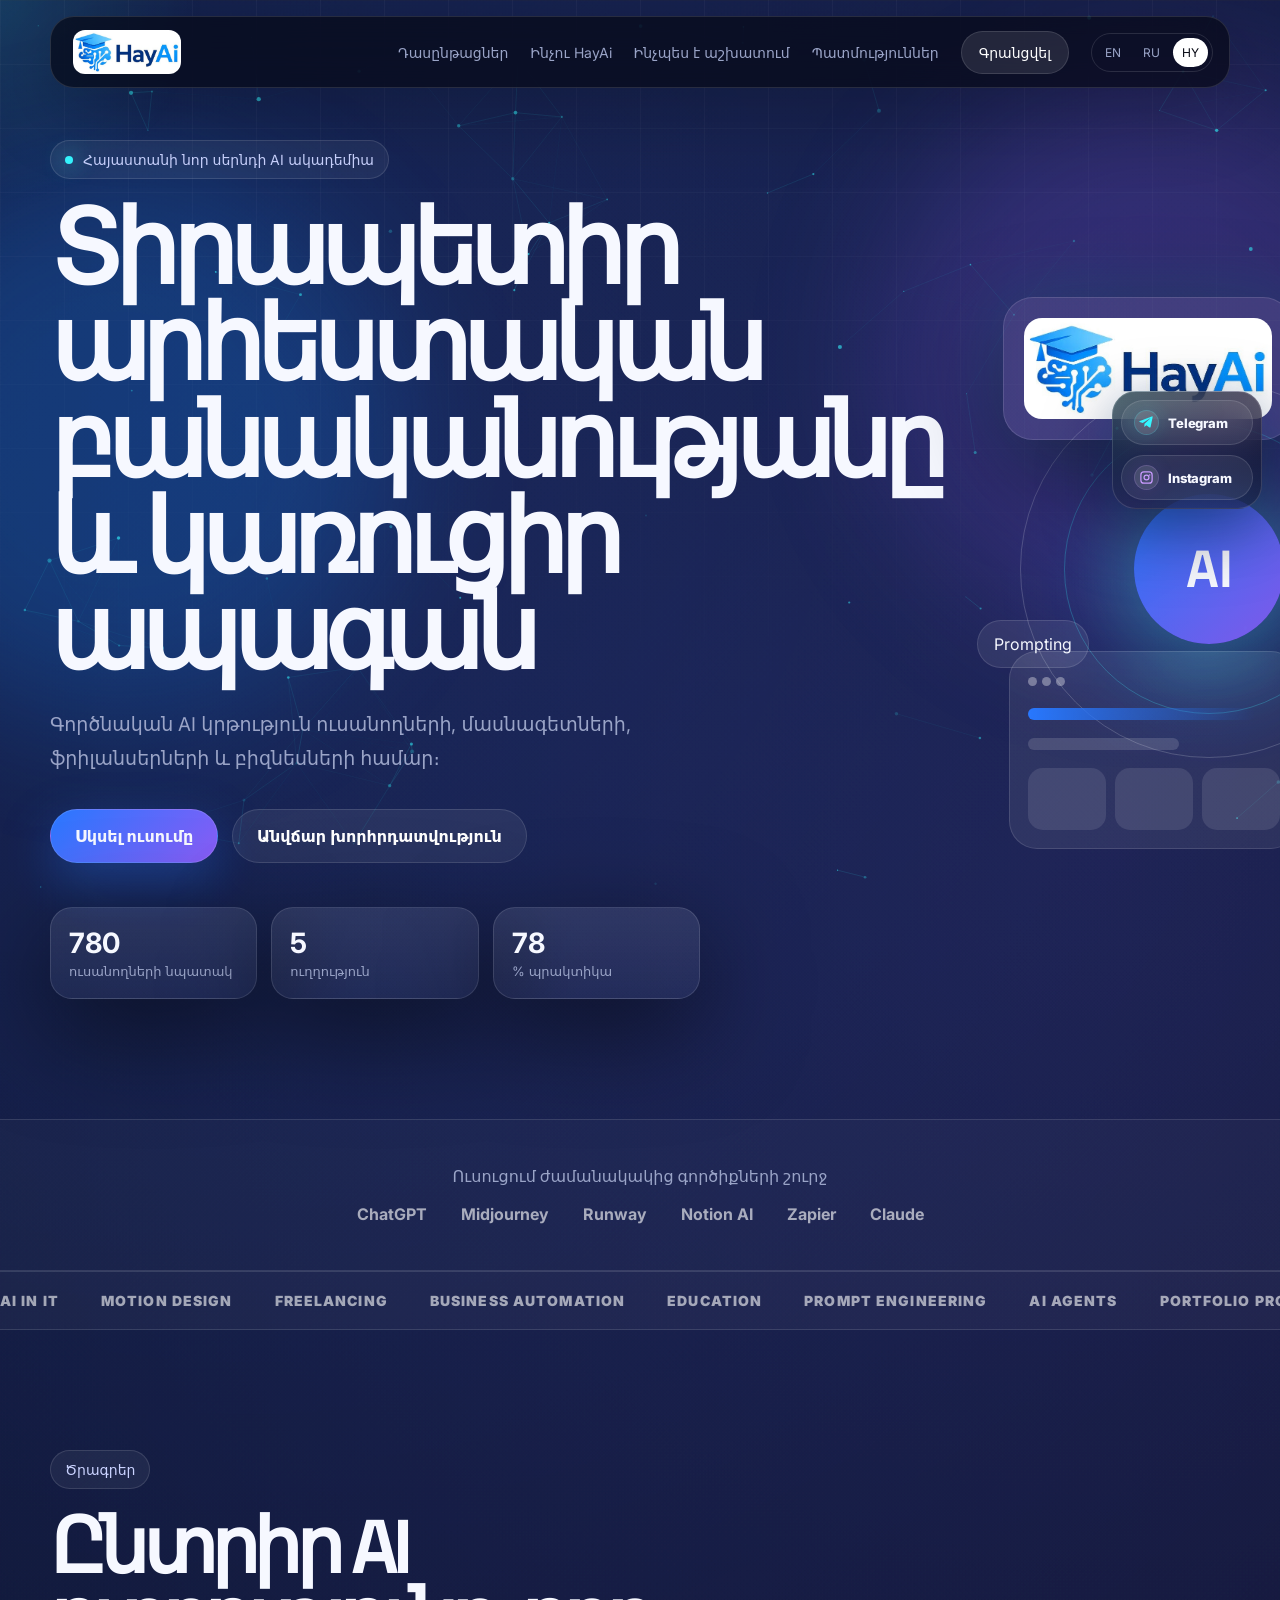
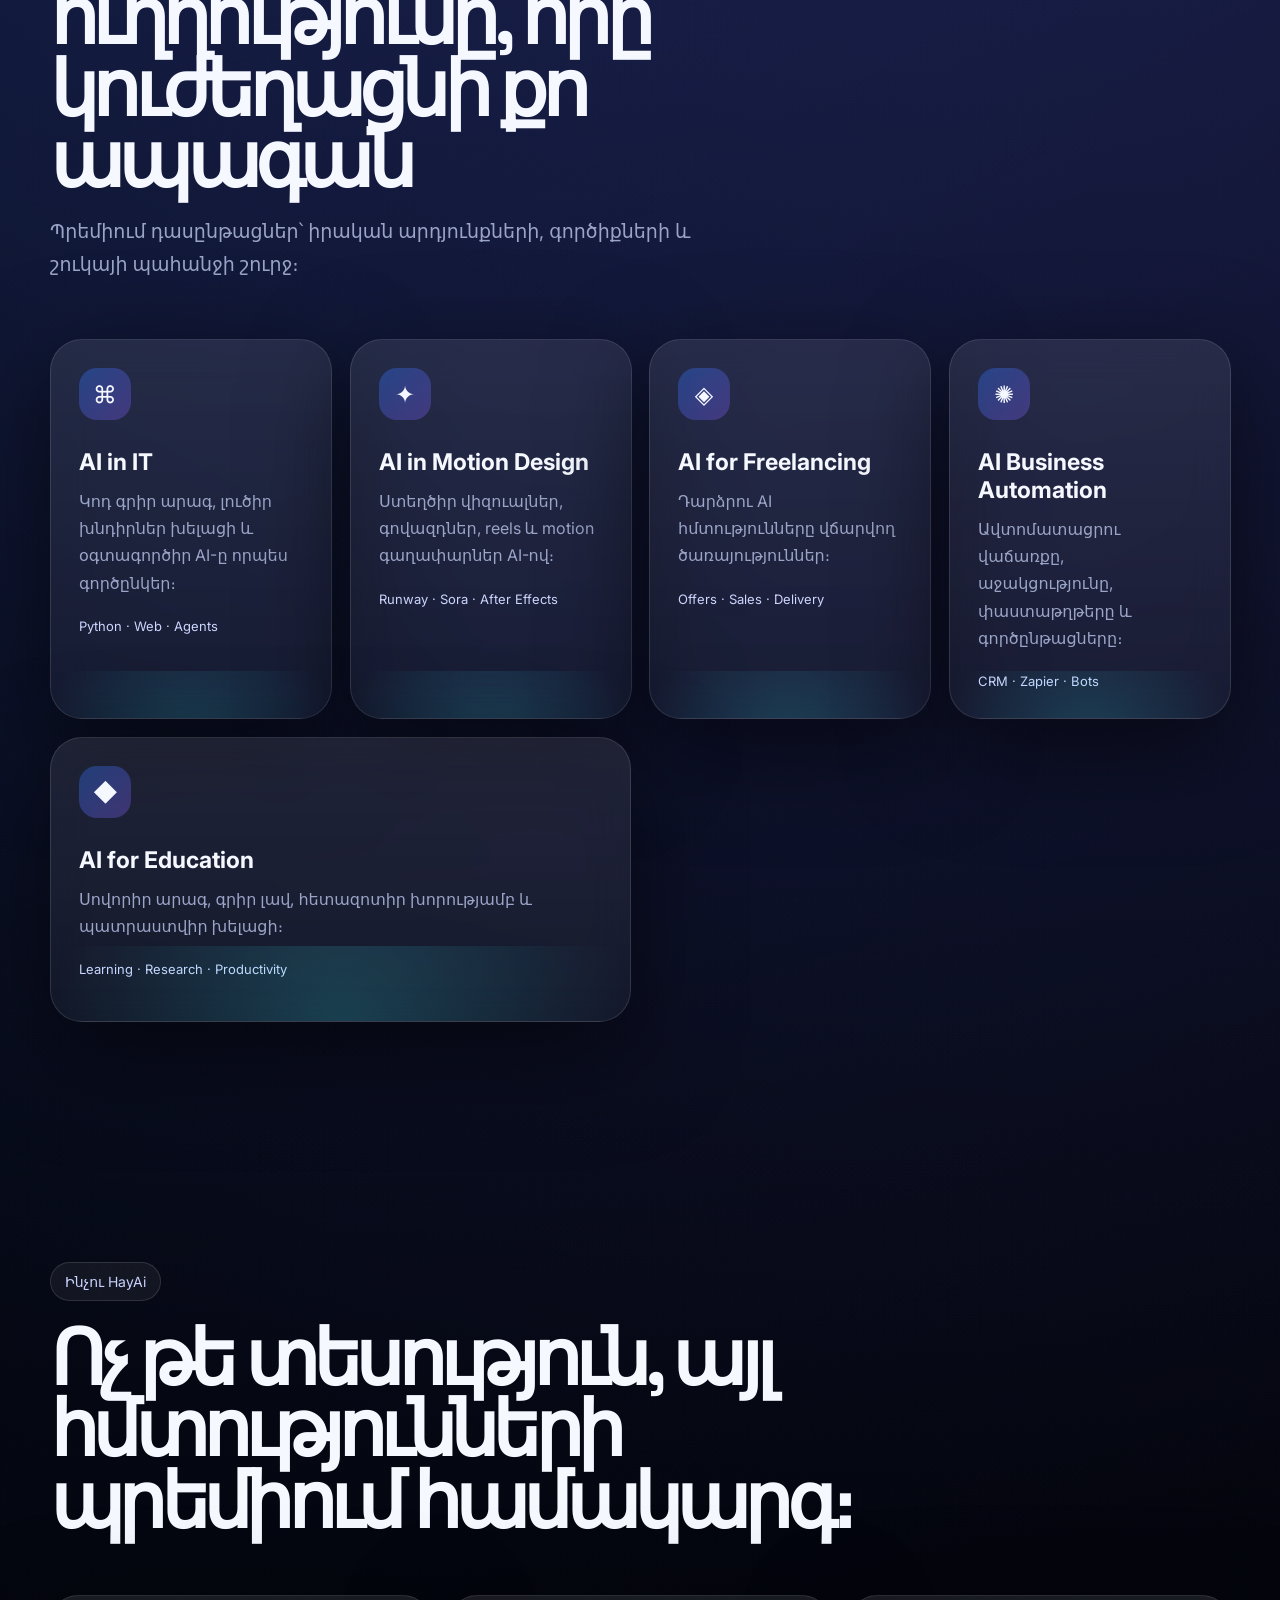
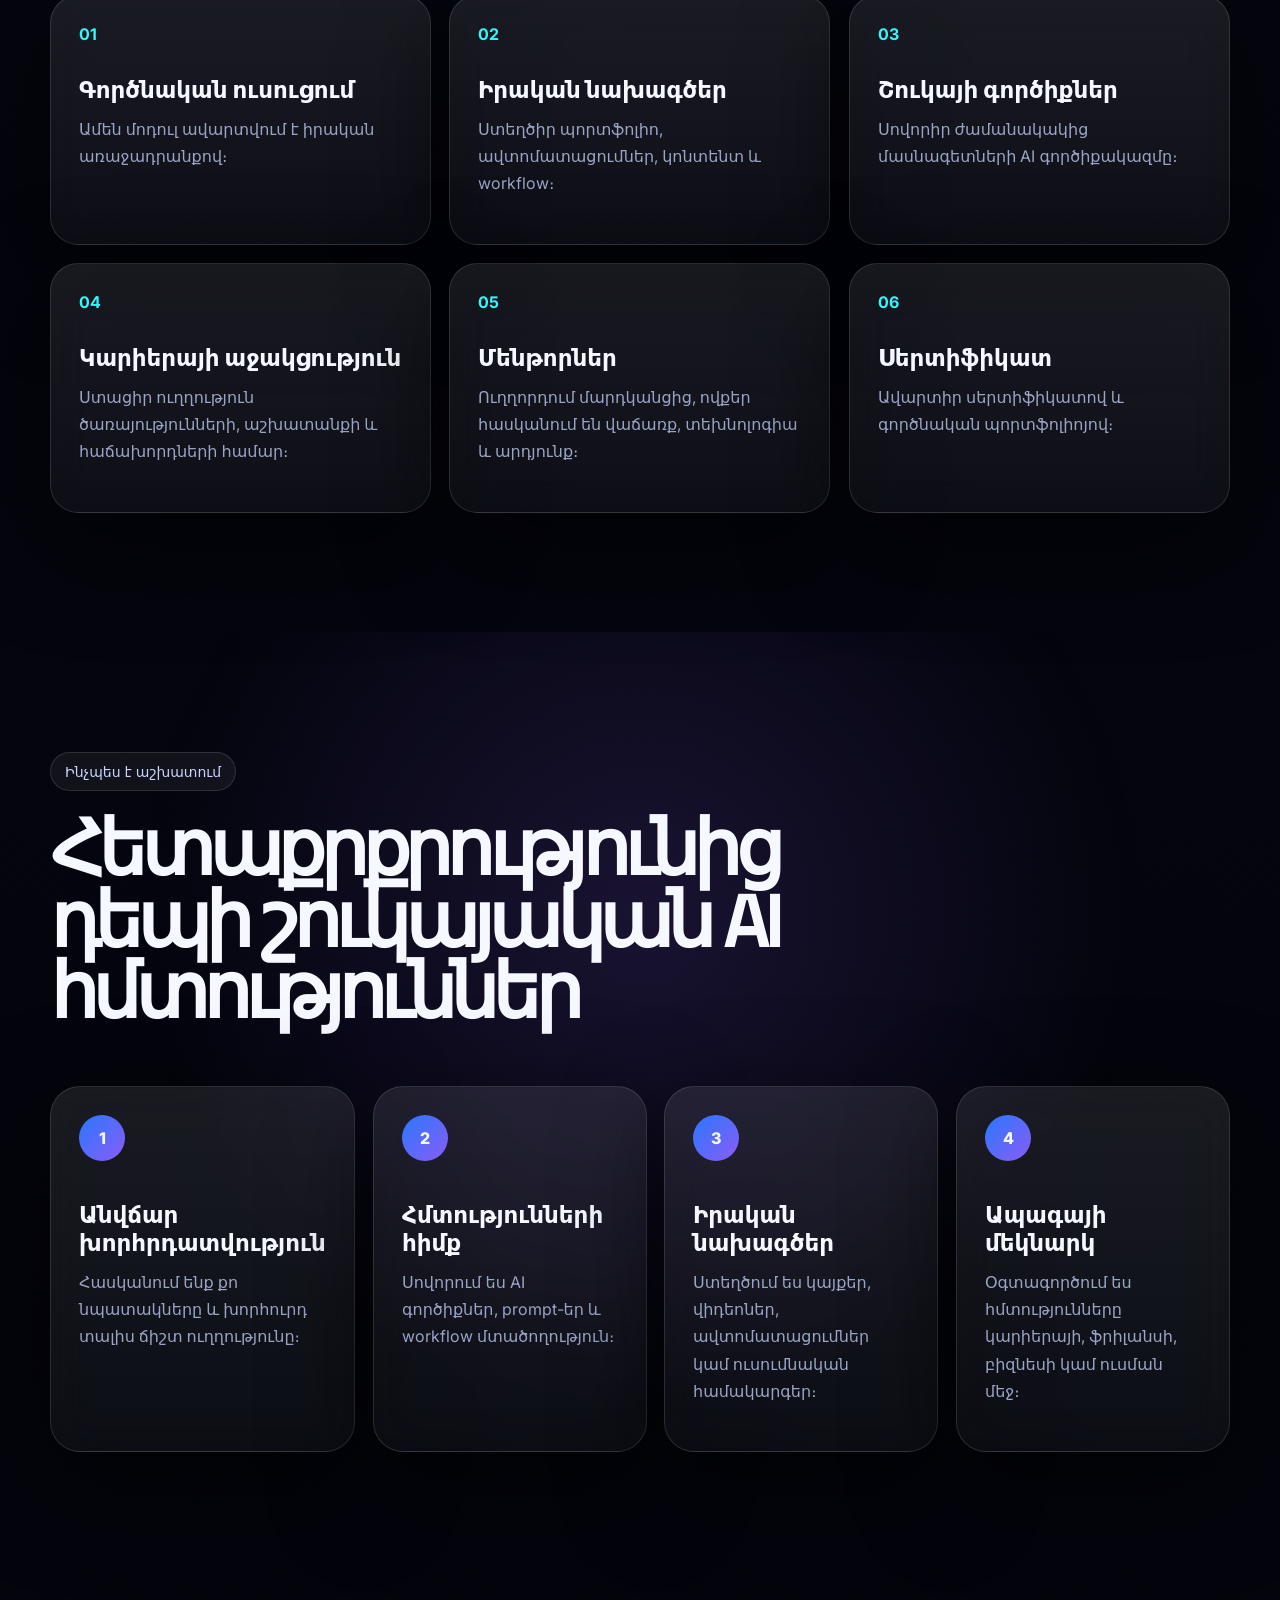
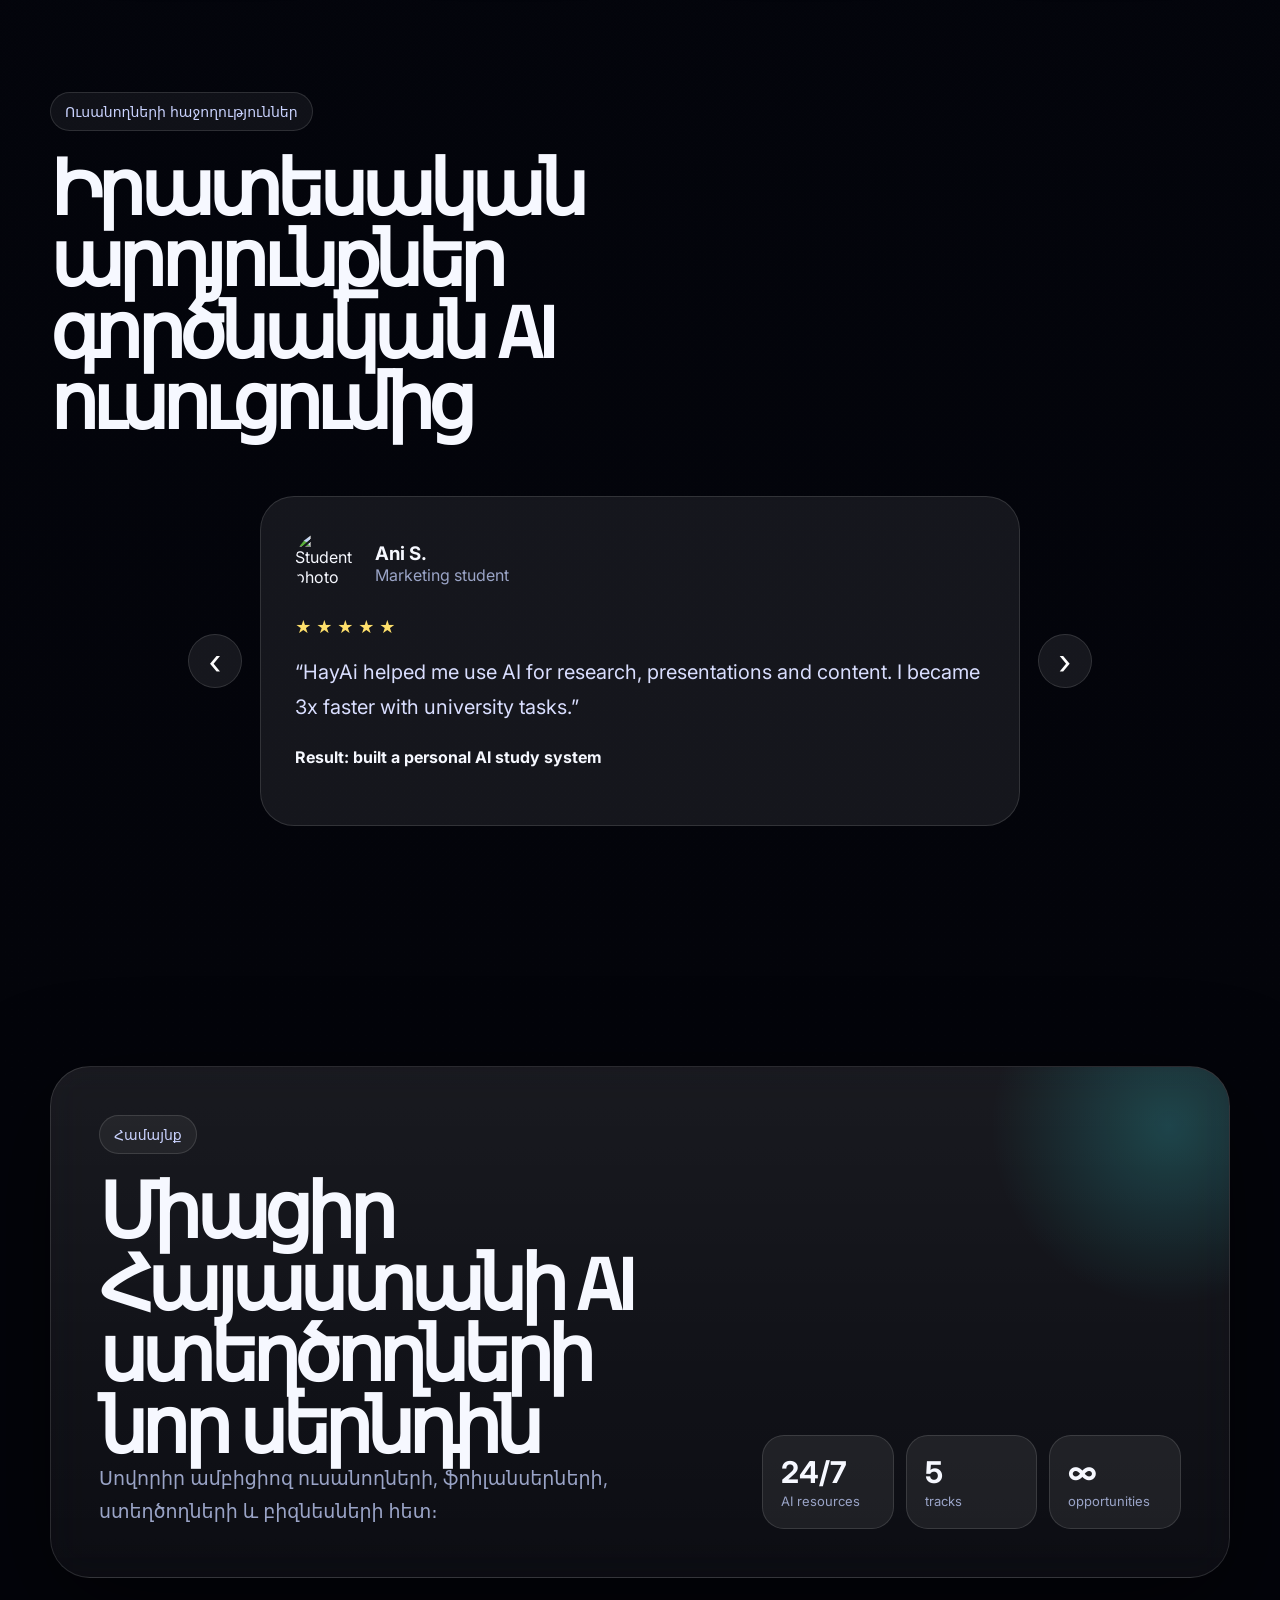
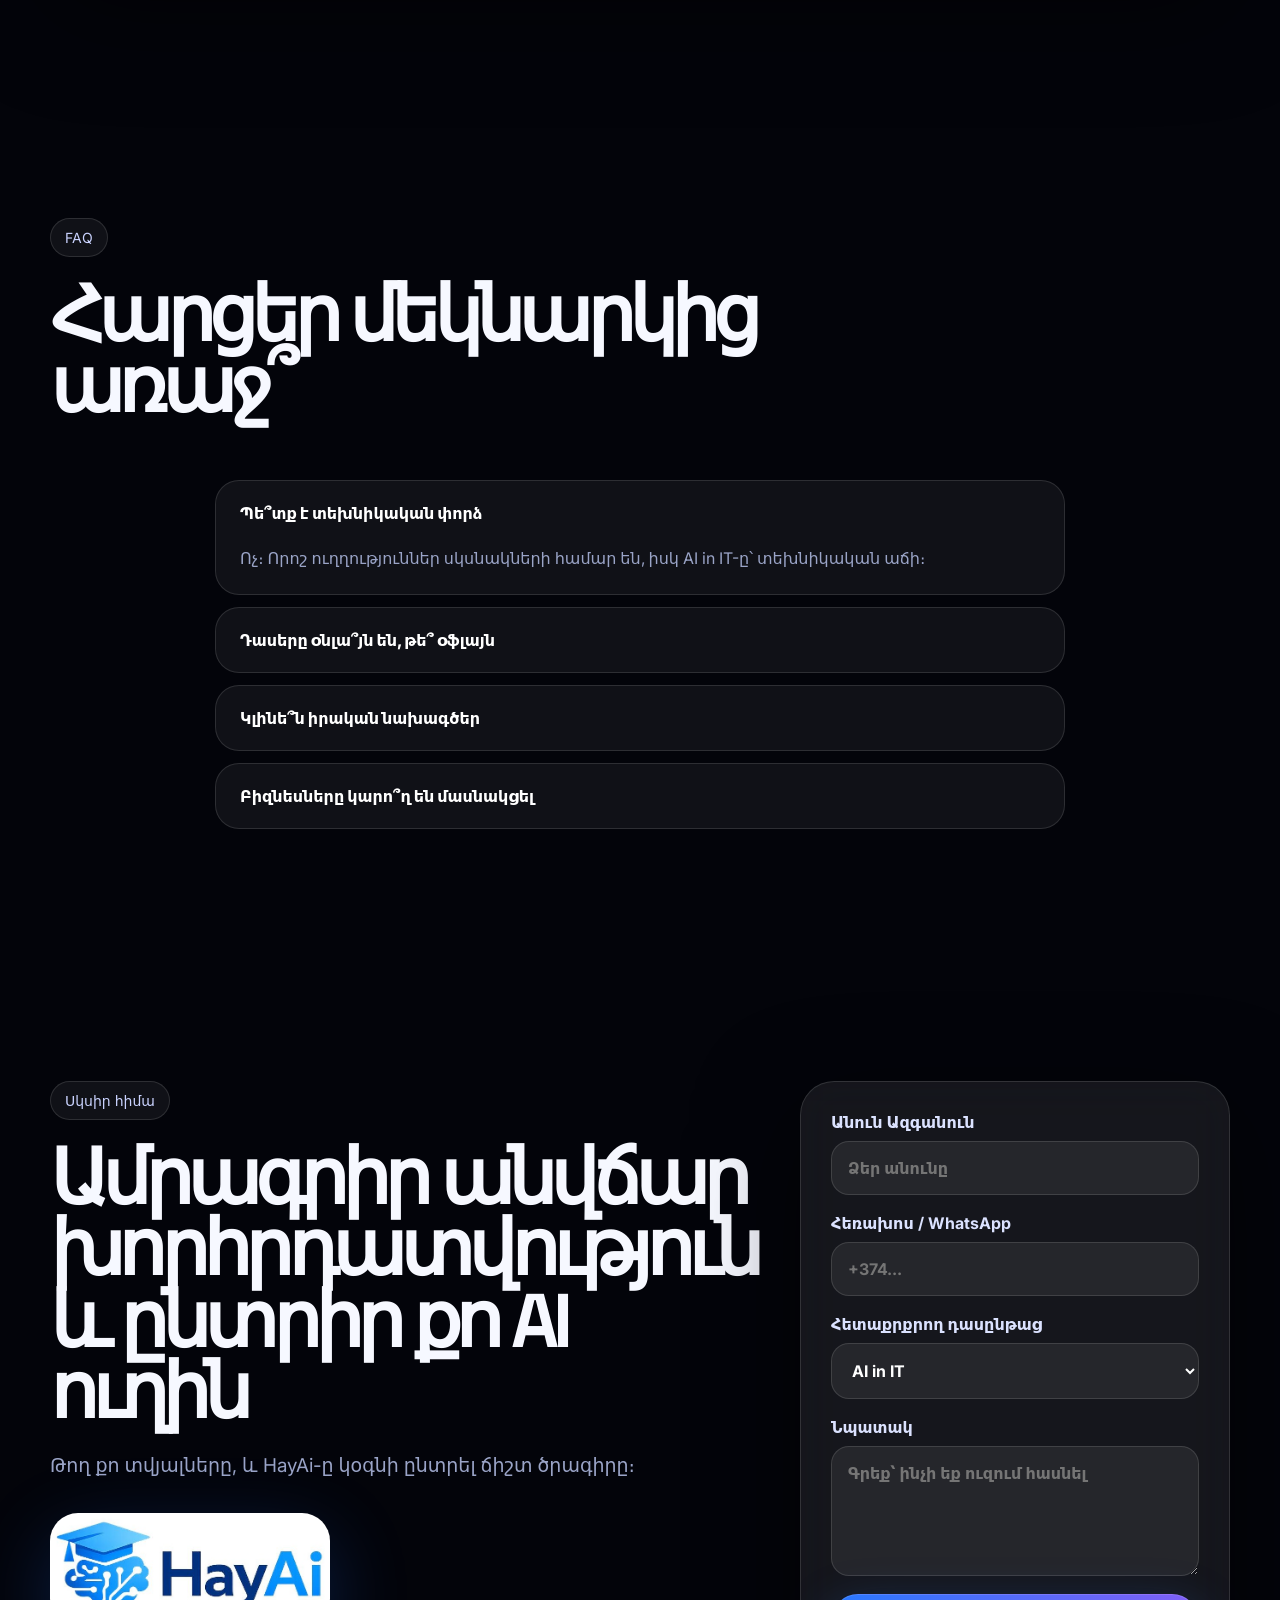
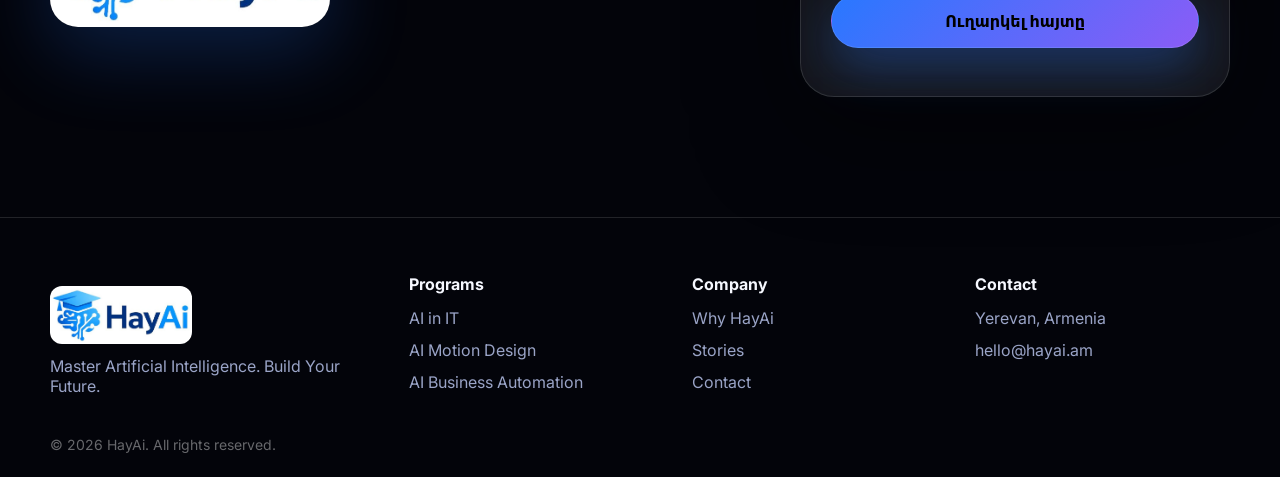
==== commit f9ac1c99: "Add files via upload" ====
--- a/index.html
+++ b/index.html
@@ -17,13 +17,21 @@
   <link href="https://fonts.googleapis.com/css2?family=Inter:wght@400;500;600;700;800;900&family=Space+Grotesk:wght@500;600;700&display=swap" rel="stylesheet">
   <link rel="stylesheet" href="style.css" />
 </head>
-<a href="https://t.me/HayAi_Academy" class="telegram-contact" target="_blank">
-  💬 Написать в Telegram
-</a>
-<a href="https://www.instagram.com/hayai.group" class="instagram-contact" target="_blank">
-  📸 Instagram
-</a>
 <body>
+  <div class="social-dock" aria-label="HayAi social links">
+    <a href="https://t.me/HayAi_Academy" class="social-link telegram-contact" target="_blank" rel="noopener" aria-label="HayAi Telegram">
+      <span class="social-icon">
+        <svg viewBox="0 0 24 24" aria-hidden="true"><path d="M21.7 4.1 18.5 19c-.24 1.08-.88 1.34-1.78.84l-4.92-3.63-2.37 2.28c-.26.26-.48.48-.99.48l.35-5.01 9.12-8.24c.4-.35-.09-.55-.61-.2L6.02 12.62 1.16 11.1C.1 10.77.08 10.04 1.38 9.53L20.4 2.2c.88-.33 1.65.2 1.3 1.9Z"/></svg>
+      </span>
+      <span>Telegram</span>
+    </a>
+    <a href="https://www.instagram.com/hayai.group" class="social-link instagram-contact" target="_blank" rel="noopener" aria-label="HayAi Instagram">
+      <span class="social-icon">
+        <svg viewBox="0 0 24 24" aria-hidden="true"><path d="M7.8 2h8.4A5.8 5.8 0 0 1 22 7.8v8.4a5.8 5.8 0 0 1-5.8 5.8H7.8A5.8 5.8 0 0 1 2 16.2V7.8A5.8 5.8 0 0 1 7.8 2Zm0 2A3.8 3.8 0 0 0 4 7.8v8.4A3.8 3.8 0 0 0 7.8 20h8.4a3.8 3.8 0 0 0 3.8-3.8V7.8A3.8 3.8 0 0 0 16.2 4H7.8Zm4.2 3.1a4.9 4.9 0 1 1 0 9.8 4.9 4.9 0 0 1 0-9.8Zm0 2a2.9 2.9 0 1 0 0 5.8 2.9 2.9 0 0 0 0-5.8Zm5.15-2.35a1.15 1.15 0 1 1 0 2.3 1.15 1.15 0 0 1 0-2.3Z"/></svg>
+      </span>
+      <span>Instagram</span>
+    </a>
+  </div>
   <div class="loader" id="loader">
     <img class="loader-logo" src="assets/hayai-logo.jpg" alt="HayAi logo">
     <div class="loader-mark">Initializing AI Academy</div>
--- a/style.css
+++ b/style.css
@@ -571,4 +571,181 @@
 
 .instagram-contact:hover {
   transform: translateY(-3px) scale(1.05);
-}+}
+/* Premium AI tool icon cards */
+.ai-tools-showcase {
+  position: relative;
+  background: radial-gradient(circle at 50% 0%, rgba(40,120,255,.16), transparent 55%);
+}
+.tools-title {
+  text-align: center;
+  color: var(--muted);
+  margin-bottom: 24px;
+  font-weight: 700;
+}
+.tool-icons {
+  display: grid;
+  grid-template-columns: repeat(3, 1fr);
+  gap: 18px;
+}
+.tool-icon-card {
+  min-height: 150px;
+  display: flex;
+  align-items: center;
+  gap: 18px;
+  padding: 20px;
+  border-radius: 30px;
+  border: 1px solid var(--line);
+  background: linear-gradient(180deg, rgba(255,255,255,.105), rgba(255,255,255,.045));
+  backdrop-filter: blur(24px);
+  box-shadow: 0 25px 90px rgba(0,0,0,.42);
+  overflow: hidden;
+  position: relative;
+  transition: transform .35s ease, border-color .35s ease, box-shadow .35s ease;
+}
+.tool-icon-card::before {
+  content: "";
+  position: absolute;
+  inset: -80px;
+  background: conic-gradient(from 180deg, transparent, rgba(53,246,255,.18), rgba(139,92,246,.16), transparent);
+  opacity: 0;
+  transition: opacity .35s ease;
+}
+.tool-icon-card:hover {
+  transform: translateY(-8px) scale(1.015);
+  border-color: rgba(53,246,255,.45);
+  box-shadow: 0 35px 120px rgba(40,120,255,.22);
+}
+.tool-icon-card:hover::before { opacity: 1; animation: toolSpin 4s linear infinite; }
+.tool-icon-card img {
+  position: relative;
+  z-index: 1;
+  width: 76px;
+  height: 76px;
+  object-fit: cover;
+  border-radius: 22px;
+  box-shadow: 0 15px 45px rgba(0,0,0,.45), 0 0 45px rgba(53,246,255,.13);
+}
+.tool-icon-card div { position: relative; z-index: 1; display: grid; gap: 8px; }
+.tool-icon-card strong { font-size: 22px; letter-spacing: -.03em; }
+.tool-icon-card span { color: var(--muted); line-height: 1.55; font-size: 14px; }
+@keyframes toolSpin { to { transform: rotate(360deg); } }
+
+.telegram-contact, .instagram-contact { display: inline-flex; align-items: center; gap: 10px; }
+.contact-icon { width: 24px; height: 24px; display: inline-grid; place-items: center; border-radius: 50%; background: rgba(255,255,255,.18); }
+
+@media (max-width: 980px) { .tool-icons { grid-template-columns: 1fr; } }
+@media (max-width: 640px) {
+  .telegram-contact, .instagram-contact { right: 12px; padding: 12px 15px; font-size: 13px; }
+  .tool-icon-card { align-items: flex-start; }
+}
+
+
+/* Premium compact social dock */
+.social-dock {
+  position: fixed;
+  right: 18px;
+  top: 50%;
+  transform: translateY(-50%);
+  z-index: 9999;
+  display: flex;
+  flex-direction: column;
+  gap: 10px;
+  padding: 8px;
+  border: 1px solid rgba(255,255,255,.14);
+  border-radius: 24px;
+  background: linear-gradient(180deg, rgba(5,7,18,.68), rgba(8,11,29,.46));
+  backdrop-filter: blur(22px);
+  box-shadow: 0 22px 70px rgba(0,0,0,.38), 0 0 45px rgba(40,120,255,.12);
+}
+
+.social-dock::before {
+  content: "";
+  position: absolute;
+  inset: -1px;
+  border-radius: inherit;
+  background: linear-gradient(135deg, rgba(53,246,255,.22), rgba(139,92,246,.15), transparent);
+  opacity: .55;
+  z-index: -1;
+}
+
+.social-dock .social-link,
+.social-dock .telegram-contact,
+.social-dock .instagram-contact {
+  position: static !important;
+  right: auto !important;
+  bottom: auto !important;
+  width: 132px;
+  min-height: 42px;
+  padding: 9px 12px !important;
+  display: inline-flex !important;
+  align-items: center;
+  gap: 9px;
+  border-radius: 999px;
+  border: 1px solid rgba(255,255,255,.12);
+  color: #f6f8ff;
+  font-size: 13px !important;
+  font-weight: 800;
+  letter-spacing: -.01em;
+  text-decoration: none;
+  background: rgba(255,255,255,.065) !important;
+  box-shadow: none !important;
+  transition: transform .28s ease, background .28s ease, border-color .28s ease, box-shadow .28s ease;
+}
+
+.social-dock .telegram-contact:hover,
+.social-dock .instagram-contact:hover {
+  transform: translateX(-4px) scale(1.03) !important;
+  border-color: rgba(53,246,255,.42);
+  background: linear-gradient(135deg, rgba(40,120,255,.22), rgba(139,92,246,.14)) !important;
+  box-shadow: 0 14px 34px rgba(40,120,255,.18) !important;
+}
+
+.social-dock .social-icon {
+  width: 25px;
+  height: 25px;
+  display: grid;
+  place-items: center;
+  flex: 0 0 25px;
+  border-radius: 50%;
+  background: rgba(255,255,255,.12);
+}
+
+.social-dock svg {
+  width: 15px;
+  height: 15px;
+  fill: currentColor;
+}
+
+.social-dock .telegram-contact .social-icon {
+  color: #35f6ff;
+  box-shadow: inset 0 0 0 1px rgba(53,246,255,.20), 0 0 18px rgba(53,246,255,.12);
+}
+
+.social-dock .instagram-contact .social-icon {
+  color: #c99bff;
+  box-shadow: inset 0 0 0 1px rgba(201,155,255,.20), 0 0 18px rgba(139,92,246,.12);
+}
+
+@media (max-width: 760px) {
+  .social-dock {
+    top: auto;
+    right: 50%;
+    bottom: 14px;
+    transform: translateX(50%);
+    flex-direction: row;
+    border-radius: 999px;
+  }
+  .social-dock .social-link,
+  .social-dock .telegram-contact,
+  .social-dock .instagram-contact {
+    width: auto;
+    min-height: 39px;
+    padding: 8px 11px !important;
+    font-size: 12px !important;
+  }
+  .social-dock .telegram-contact:hover,
+  .social-dock .instagram-contact:hover {
+    transform: translateY(-3px) scale(1.02) !important;
+  }
+}
